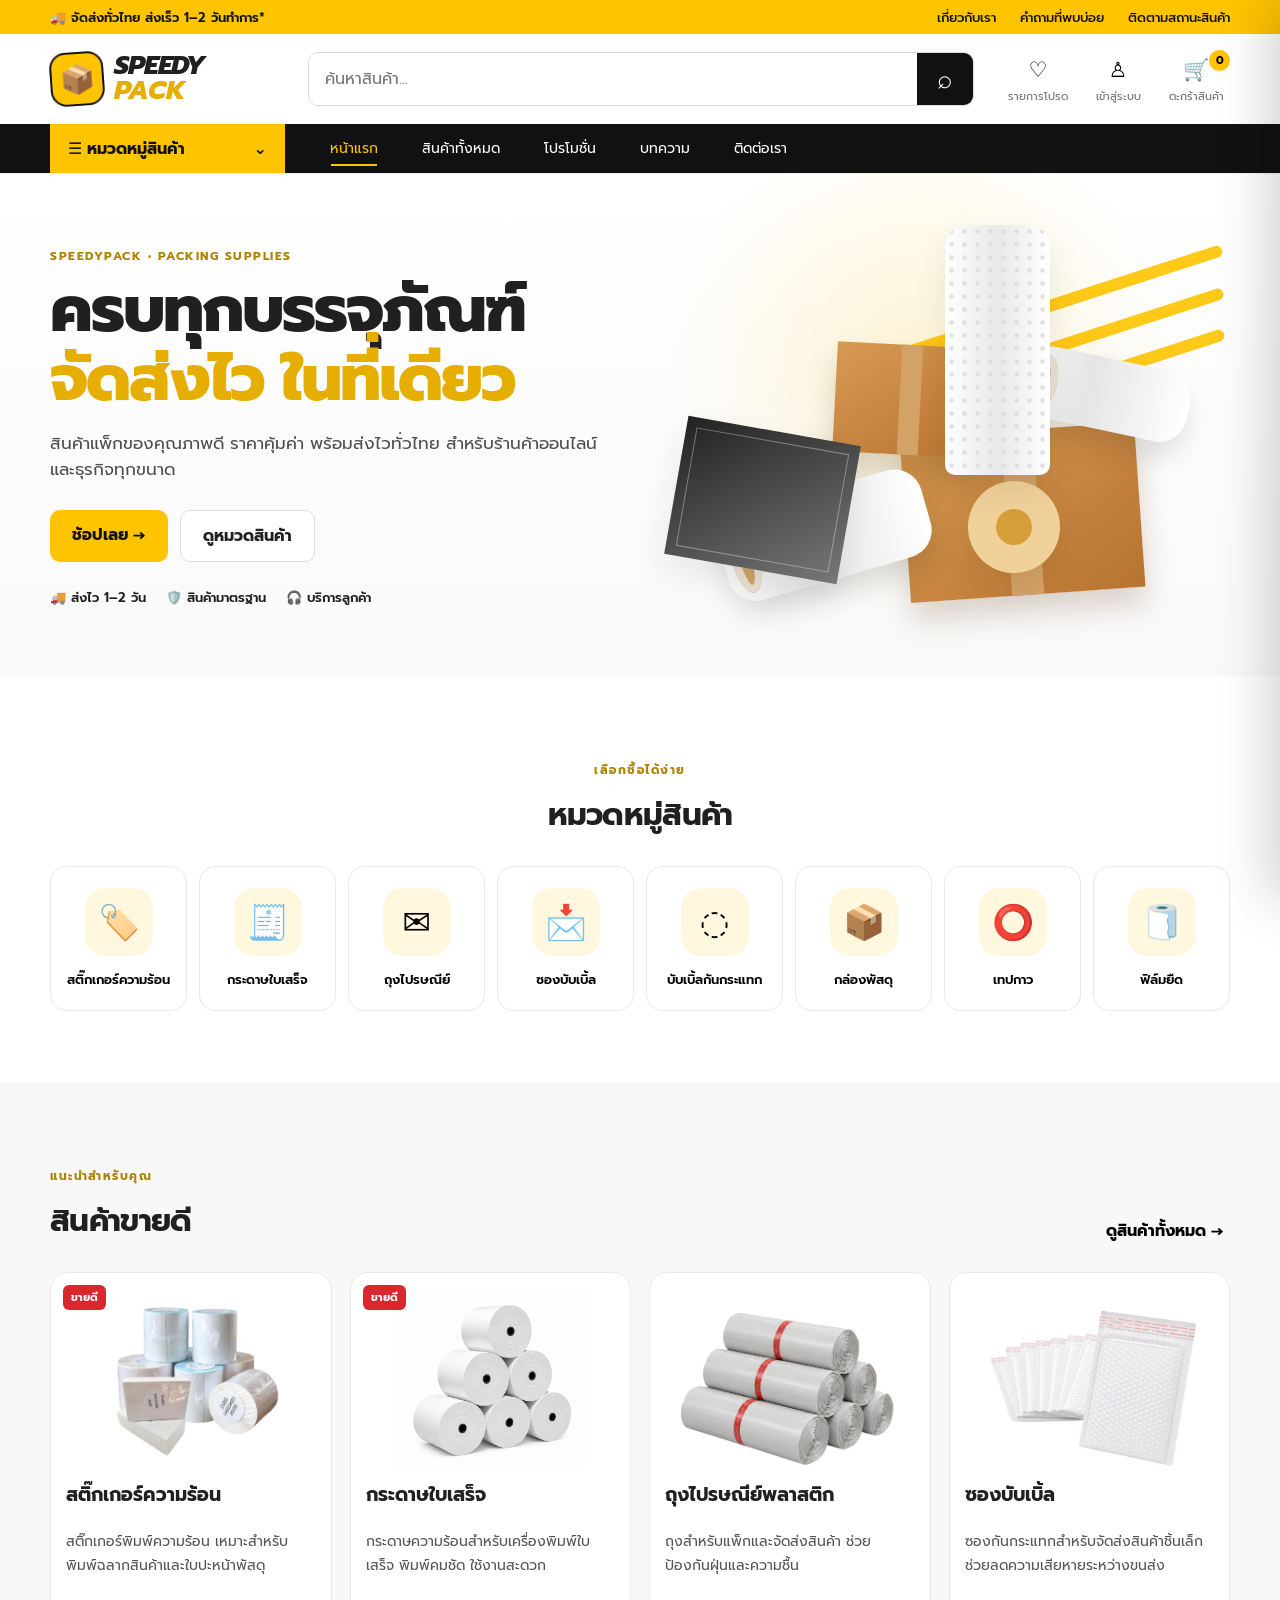
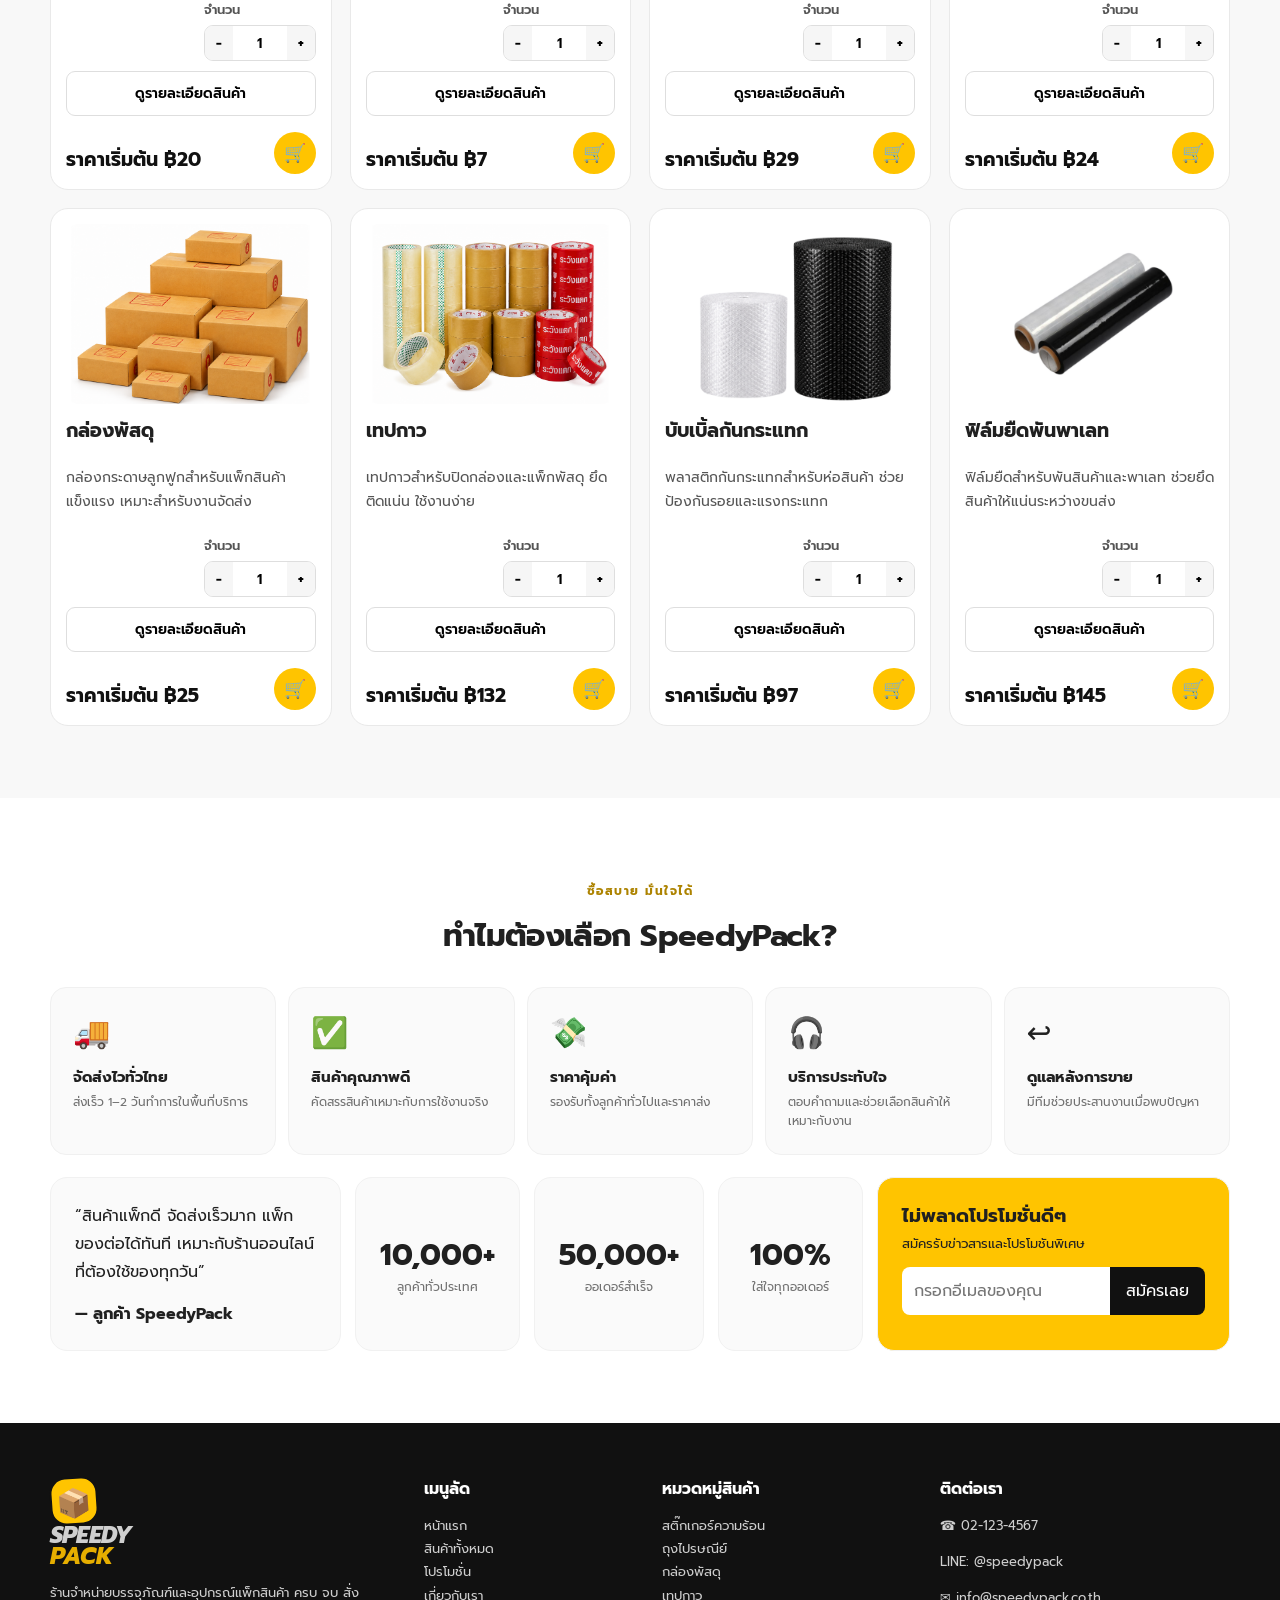
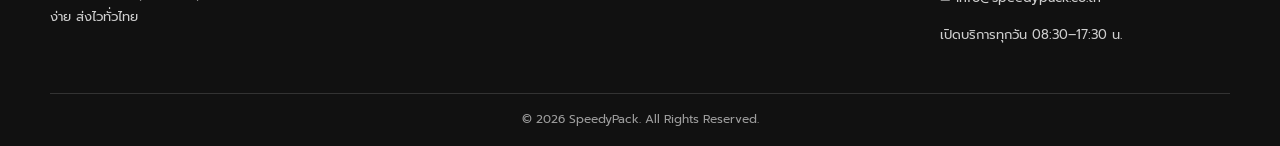
==== index.html @ 3aa1fddb "Add files via upload" ====
<!DOCTYPE html>
<html lang="th">
<head>
  <meta charset="UTF-8" />
  <meta name="viewport" content="width=device-width, initial-scale=1.0" />
  <meta name="description" content="SpeedyPack ร้านขายบรรจุภัณฑ์ สติ๊กเกอร์ความร้อน กระดาษใบเสร็จ ถุงไปรษณีย์ ซองบับเบิ้ล กล่องพัสดุ เทปกาว และฟิล์มยืด" />
  <title>SpeedyPack | ครบทุกบรรจุภัณฑ์ จัดส่งไว</title>
  <link rel="preconnect" href="https://fonts.googleapis.com">
  <link rel="preconnect" href="https://fonts.gstatic.com" crossorigin>
  <link href="https://fonts.googleapis.com/css2?family=Prompt:wght@300;400;500;600;700;800&display=swap" rel="stylesheet">
  <link rel="stylesheet" href="styles.css" />
</head>
<body>
  <div class="topbar">
    <div class="container topbar-inner">
      <span>🚚 จัดส่งทั่วไทย ส่งเร็ว 1–2 วันทำการ*</span>
      <div class="top-links">
        <a href="#about">เกี่ยวกับเรา</a>
        <a href="#faq">คำถามที่พบบ่อย</a>
        <a href="#contact">ติดตามสถานะสินค้า</a>
      </div>
    </div>
  </div>

  <header class="header">
    <div class="container header-main">
      <a class="brand" href="#" aria-label="SpeedyPack Home">
        <div class="brand-mark">📦</div>
        <div class="brand-text">
          <strong>SPEEDY</strong>
          <span>PACK</span>
        </div>
      </a>

      <form class="search" id="searchForm">
        <input id="searchInput" type="search" placeholder="ค้นหาสินค้า..." />
        <button type="submit" aria-label="ค้นหา">⌕</button>
      </form>

      <div class="header-actions">
        <button class="icon-btn" type="button">
          <span class="icon">♡</span>
          <span class="action-label">รายการโปรด</span>
        </button>
        <button class="icon-btn" type="button">
          <span class="icon">♙</span>
          <span class="action-label">เข้าสู่ระบบ</span>
        </button>
        <button class="icon-btn cart-btn" type="button" id="cartButton">
          <span class="icon">🛒</span>
          <span class="action-label">ตะกร้าสินค้า</span>
          <span class="cart-count" id="cartCount">0</span>
        </button>
      </div>
    </div>

    <nav class="nav">
      <div class="container nav-inner">
        <button class="category-menu" type="button" id="categoryToggle">☰ หมวดหมู่สินค้า <span>⌄</span></button>
        <div class="nav-links" id="navLinks">
          <a class="active" href="#">หน้าแรก</a>
          <a href="#products">สินค้าทั้งหมด</a>
          <a href="#products">โปรโมชั่น</a>
          <a href="#about">บทความ</a>
          <a href="#contact">ติดต่อเรา</a>
        </div>
      </div>
    </nav>
  </header>

  <main>
    <section class="hero">
      <div class="container hero-grid">
        <div class="hero-copy">
          <span class="eyebrow">SPEEDYPACK • PACKING SUPPLIES</span>
          <h1>ครบทุกบรรจุภัณฑ์<br><em>จัดส่งไว ในที่เดียว</em></h1>
          <p>สินค้าแพ็กของคุณภาพดี ราคาคุ้มค่า พร้อมส่งไวทั่วไทย สำหรับร้านค้าออนไลน์และธุรกิจทุกขนาด</p>
          <div class="hero-actions">
            <a class="btn btn-primary" href="#products">ช้อปเลย →</a>
            <a class="btn btn-light" href="#categories">ดูหมวดสินค้า</a>
          </div>
          <div class="hero-mini-benefits">
            <span>🚚 ส่งไว 1–2 วัน</span>
            <span>🛡️ สินค้ามาตรฐาน</span>
            <span>🎧 บริการลูกค้า</span>
          </div>
        </div>

        <div class="hero-art" aria-hidden="true">
          <div class="sun-line line-a"></div>
          <div class="sun-line line-b"></div>
          <div class="sun-line line-c"></div>
          <div class="box box-1"></div>
          <div class="box box-2"></div>
          <div class="roll roll-1"></div>
          <div class="roll roll-2"></div>
          <div class="mailer mailer-1"></div>
          <div class="tape tape-1"></div>
          <div class="bubble bubble-1"></div>
        </div>
      </div>
    </section>

    <section class="section" id="categories">
      <div class="container">
        <div class="section-heading centered">
          <p class="section-kicker">เลือกซื้อได้ง่าย</p>
          <h2>หมวดหมู่สินค้า</h2>
        </div>

        <div class="category-grid">
          <button class="category-card" data-category="thermal">
            <div class="category-icon">🏷️</div>
            <span>สติ๊กเกอร์ความร้อน</span>
          </button>
          <button class="category-card" data-category="receipt">
            <div class="category-icon">🧾</div>
            <span>กระดาษใบเสร็จ</span>
          </button>
          <button class="category-card" data-category="mailer">
            <div class="category-icon">✉️</div>
            <span>ถุงไปรษณีย์</span>
          </button>
          <button class="category-card" data-category="bubblemail">
            <div class="category-icon">📩</div>
            <span>ซองบับเบิ้ล</span>
          </button>
          <button class="category-card" data-category="bubble">
            <div class="category-icon">◌</div>
            <span>บับเบิ้ลกันกระแทก</span>
          </button>
          <button class="category-card" data-category="box">
            <div class="category-icon">📦</div>
            <span>กล่องพัสดุ</span>
          </button>
          <button class="category-card" data-category="tape">
            <div class="category-icon">⭕</div>
            <span>เทปกาว</span>
          </button>
          <button class="category-card" data-category="film">
            <div class="category-icon">🧻</div>
            <span>ฟิล์มยืด</span>
          </button>
        </div>
      </div>
    </section>

    <section class="section section-soft" id="products">
      <div class="container">
        <div class="section-heading row">
          <div>
            <p class="section-kicker">แนะนำสำหรับคุณ</p>
            <h2>สินค้าขายดี</h2>
          </div>
          <button class="link-button" type="button" id="showAll">ดูสินค้าทั้งหมด →</button>
        </div>

        <div class="product-grid" id="productGrid">
          <article class="product-card" data-category="thermal">
            <span class="badge">ขายดี</span>
            <div class="product-visual">
  <img src="images/thermal-sticker.jpg.png" alt="สติ๊กเกอร์ความร้อน">
</div>
            <h3>สติ๊กเกอร์ความร้อน</h3>
            <p class="product-description">สติ๊กเกอร์พิมพ์ความร้อน เหมาะสำหรับพิมพ์ฉลากสินค้าและใบปะหน้าพัสดุ</p>
            <div class="product-options">
              <label>จำนวน
                <div class="qty-control">
                  <button type="button" class="qty-minus" aria-label="ลดจำนวน">−</button>
                  <input class="qty-input" type="number" min="1" value="1" inputmode="numeric" aria-label="จำนวนสินค้า">
                  <button type="button" class="qty-plus" aria-label="เพิ่มจำนวน">+</button>
                </div>
              </label>
            </div>
            <button class="detail-btn" type="button">ดูรายละเอียดสินค้า</button>
            <div class="product-bottom">
              <div>
                <strong class="price">ราคาเริ่มต้น ฿20</strong>
              </div>
              <button class="add-cart" type="button" aria-label="เพิ่มลงตะกร้า" data-name="สติ๊กเกอร์ความร้อน">🛒</button>
            </div>
          </article>

          <article class="product-card" data-category="receipt">
            <span class="badge">ขายดี</span>
            <div class="product-visual">
  <img src="images/receipt-paper.jpg.png" alt="กระดาษใบเสร็จ">
</div>
            <h3>กระดาษใบเสร็จ</h3>
            <p class="product-description">กระดาษความร้อนสำหรับเครื่องพิมพ์ใบเสร็จ พิมพ์คมชัด ใช้งานสะดวก</p>
            <div class="product-options">
              <label>จำนวน
                <div class="qty-control">
                  <button type="button" class="qty-minus" aria-label="ลดจำนวน">−</button>
                  <input class="qty-input" type="number" min="1" value="1" inputmode="numeric" aria-label="จำนวนสินค้า">
                  <button type="button" class="qty-plus" aria-label="เพิ่มจำนวน">+</button>
                </div>
              </label>
            </div>
            <button class="detail-btn" type="button">ดูรายละเอียดสินค้า</button>
            <div class="product-bottom">
              <div>
                <strong class="price">ราคาเริ่มต้น ฿7</strong>
              </div>
              <button class="add-cart" type="button" aria-label="เพิ่มลงตะกร้า" data-name="กระดาษใบเสร็จ">🛒</button>
            </div>
          </article>

          <article class="product-card" data-category="mailer">
            <div class="product-visual">
  <img src="images/mailer-bag.jpg.png" alt="ถุงไปรษณีย์">
</div>
            <h3>ถุงไปรษณีย์พลาสติก</h3>
            <p class="product-description">ถุงสำหรับแพ็กและจัดส่งสินค้า ช่วยป้องกันฝุ่นและความชื้น</p>
            <div class="product-options">
              <label>จำนวน
                <div class="qty-control">
                  <button type="button" class="qty-minus" aria-label="ลดจำนวน">−</button>
                  <input class="qty-input" type="number" min="1" value="1" inputmode="numeric" aria-label="จำนวนสินค้า">
                  <button type="button" class="qty-plus" aria-label="เพิ่มจำนวน">+</button>
                </div>
              </label>
            </div>
            <button class="detail-btn" type="button">ดูรายละเอียดสินค้า</button>
            <div class="product-bottom">
              <div>
                <strong class="price">ราคาเริ่มต้น ฿29</strong>
              </div>
              <button class="add-cart" type="button" aria-label="เพิ่มลงตะกร้า" data-name="ถุงไปรษณีย์พลาสติก">🛒</button>
            </div>
          </article>

          <article class="product-card" data-category="bubblemail">
            <div class="product-visual">
  <img src="images/bubble-mailer.jpg.png" alt="ซองบับเบิ้ล">
</div>
            <h3>ซองบับเบิ้ล</h3>
            <p class="product-description">ซองกันกระแทกสำหรับจัดส่งสินค้าชิ้นเล็ก ช่วยลดความเสียหายระหว่างขนส่ง</p>
            <div class="product-options">
              <label>จำนวน
                <div class="qty-control">
                  <button type="button" class="qty-minus" aria-label="ลดจำนวน">−</button>
                  <input class="qty-input" type="number" min="1" value="1" inputmode="numeric" aria-label="จำนวนสินค้า">
                  <button type="button" class="qty-plus" aria-label="เพิ่มจำนวน">+</button>
                </div>
              </label>
            </div>
            <button class="detail-btn" type="button">ดูรายละเอียดสินค้า</button>
            <div class="product-bottom">
              <div>
                <strong class="price">ราคาเริ่มต้น ฿24</strong>
              </div>
              <button class="add-cart" type="button" aria-label="เพิ่มลงตะกร้า" data-name="ซองบับเบิ้ล">🛒</button>
            </div>
          </article>

          <article class="product-card" data-category="box">
            <div class="product-visual">
  <img src="images/parcel-box-v2.png" alt="กล่องพัสดุ">
</div>
            <h3>กล่องพัสดุ</h3>
            <p class="product-description">กล่องกระดาษลูกฟูกสำหรับแพ็กสินค้า แข็งแรง เหมาะสำหรับงานจัดส่ง</p>
            <div class="product-options">
              <label>จำนวน
                <div class="qty-control">
                  <button type="button" class="qty-minus" aria-label="ลดจำนวน">−</button>
                  <input class="qty-input" type="number" min="1" value="1" inputmode="numeric" aria-label="จำนวนสินค้า">
                  <button type="button" class="qty-plus" aria-label="เพิ่มจำนวน">+</button>
                </div>
              </label>
            </div>
            <button class="detail-btn" type="button">ดูรายละเอียดสินค้า</button>
            <div class="product-bottom">
              <div>
                <strong class="price">ราคาเริ่มต้น ฿25</strong>
              </div>
              <button class="add-cart" type="button" aria-label="เพิ่มลงตะกร้า" data-name="กล่องพัสดุ">🛒</button>
            </div>
          </article>

          <article class="product-card" data-category="tape">
            <div class="product-visual">
  <img src="images/packing-tape.jpg.png" alt="เทปกาว">
</div>
            <h3>เทปกาว</h3>
            <p class="product-description">เทปกาวสำหรับปิดกล่องและแพ็กพัสดุ ยึดติดแน่น ใช้งานง่าย</p>
            <div class="product-options">
              <label>จำนวน
                <div class="qty-control">
                  <button type="button" class="qty-minus" aria-label="ลดจำนวน">−</button>
                  <input class="qty-input" type="number" min="1" value="1" inputmode="numeric" aria-label="จำนวนสินค้า">
                  <button type="button" class="qty-plus" aria-label="เพิ่มจำนวน">+</button>
                </div>
              </label>
            </div>
            <button class="detail-btn" type="button">ดูรายละเอียดสินค้า</button>
            <div class="product-bottom">
              <div>
                <strong class="price">ราคาเริ่มต้น ฿132</strong>
              </div>
              <button class="add-cart" type="button" aria-label="เพิ่มลงตะกร้า" data-name="เทปกาว">🛒</button>
            </div>
          </article>

          <article class="product-card" data-category="bubble">
            <div class="product-visual">
  <img src="images/bubble-wrap.jpg.png" alt="บับเบิ้ลกันกระแทก">
</div>
            <h3>บับเบิ้ลกันกระแทก</h3>
            <p class="product-description">พลาสติกกันกระแทกสำหรับห่อสินค้า ช่วยป้องกันรอยและแรงกระแทก</p>
            <div class="product-options">
              <label>จำนวน
                <div class="qty-control">
                  <button type="button" class="qty-minus" aria-label="ลดจำนวน">−</button>
                  <input class="qty-input" type="number" min="1" value="1" inputmode="numeric" aria-label="จำนวนสินค้า">
                  <button type="button" class="qty-plus" aria-label="เพิ่มจำนวน">+</button>
                </div>
              </label>
            </div>
            <button class="detail-btn" type="button">ดูรายละเอียดสินค้า</button>
            <div class="product-bottom">
              <div>
                <strong class="price">ราคาเริ่มต้น ฿97</strong>
              </div>
              <button class="add-cart" type="button" aria-label="เพิ่มลงตะกร้า" data-name="บับเบิ้ลกันกระแทก">🛒</button>
            </div>
          </article>

          <article class="product-card" data-category="film">
            <div class="product-visual">
  <img src="images/stretch-film.jpg.png" alt="ฟิล์มยืด">
</div>
            <h3>ฟิล์มยืดพันพาเลท</h3>
            <p class="product-description">ฟิล์มยืดสำหรับพันสินค้าและพาเลท ช่วยยึดสินค้าให้แน่นระหว่างขนส่ง</p>
            <div class="product-options">
              <label>จำนวน
                <div class="qty-control">
                  <button type="button" class="qty-minus" aria-label="ลดจำนวน">−</button>
                  <input class="qty-input" type="number" min="1" value="1" inputmode="numeric" aria-label="จำนวนสินค้า">
                  <button type="button" class="qty-plus" aria-label="เพิ่มจำนวน">+</button>
                </div>
              </label>
            </div>
            <button class="detail-btn" type="button">ดูรายละเอียดสินค้า</button>
            <div class="product-bottom">
              <div>
                <strong class="price">ราคาเริ่มต้น ฿145</strong>
              </div>
              <button class="add-cart" type="button" aria-label="เพิ่มลงตะกร้า" data-name="ฟิล์มยืดพันพาเลท">🛒</button>
            </div>
          </article>
        </div>
      </div>
    </section>

    <section class="section" id="about">
      <div class="container">
        <div class="section-heading centered">
          <p class="section-kicker">ซื้อสบาย มั่นใจได้</p>
          <h2>ทำไมต้องเลือก SpeedyPack?</h2>
        </div>

        <div class="benefit-grid">
          <div class="benefit-card"><span>🚚</span><h3>จัดส่งไวทั่วไทย</h3><p>ส่งเร็ว 1–2 วันทำการในพื้นที่บริการ</p></div>
          <div class="benefit-card"><span>✅</span><h3>สินค้าคุณภาพดี</h3><p>คัดสรรสินค้าเหมาะกับการใช้งานจริง</p></div>
          <div class="benefit-card"><span>💸</span><h3>ราคาคุ้มค่า</h3><p>รองรับทั้งลูกค้าทั่วไปและราคาส่ง</p></div>
          <div class="benefit-card"><span>🎧</span><h3>บริการประทับใจ</h3><p>ตอบคำถามและช่วยเลือกสินค้าให้เหมาะกับงาน</p></div>
          <div class="benefit-card"><span>↩️</span><h3>ดูแลหลังการขาย</h3><p>มีทีมช่วยประสานงานเมื่อพบปัญหา</p></div>
        </div>

        <div class="trust-grid">
          <div class="testimonial">
            <p class="quote">“สินค้าแพ็กดี จัดส่งเร็วมาก แพ็กของต่อได้ทันที เหมาะกับร้านออนไลน์ที่ต้องใช้ของทุกวัน”</p>
            <strong>— ลูกค้า SpeedyPack</strong>
          </div>
          <div class="stat"><strong>10,000+</strong><span>ลูกค้าทั่วประเทศ</span></div>
          <div class="stat"><strong>50,000+</strong><span>ออเดอร์สำเร็จ</span></div>
          <div class="stat"><strong>100%</strong><span>ใส่ใจทุกออเดอร์</span></div>
          <div class="newsletter">
            <h3>ไม่พลาดโปรโมชั่นดีๆ</h3>
            <p>สมัครรับข่าวสารและโปรโมชันพิเศษ</p>
            <form id="newsletterForm">
              <input type="email" id="newsletterEmail" placeholder="กรอกอีเมลของคุณ" required />
              <button type="submit">สมัครเลย</button>
            </form>
          </div>
        </div>
      </div>
    </section>
  </main>

  <footer class="footer" id="contact">
    <div class="container footer-grid">
      <div>
        <a class="brand footer-brand" href="#">
          <div class="brand-mark">📦</div>
          <div class="brand-text">
            <strong>SPEEDY</strong>
            <span>PACK</span>
          </div>
        </a>
        <p>ร้านจำหน่ายบรรจุภัณฑ์และอุปกรณ์แพ็กสินค้า ครบ จบ สั่งง่าย ส่งไวทั่วไทย</p>
      </div>
      <div>
        <h4>เมนูลัด</h4>
        <a href="#">หน้าแรก</a>
        <a href="#products">สินค้าทั้งหมด</a>
        <a href="#products">โปรโมชั่น</a>
        <a href="#about">เกี่ยวกับเรา</a>
      </div>
      <div>
        <h4>หมวดหมู่สินค้า</h4>
        <a href="#categories">สติ๊กเกอร์ความร้อน</a>
        <a href="#categories">ถุงไปรษณีย์</a>
        <a href="#categories">กล่องพัสดุ</a>
        <a href="#categories">เทปกาว</a>
      </div>
      <div>
        <h4>ติดต่อเรา</h4>
        <p>☎ 02-123-4567</p>
        <p>LINE: @speedypack</p>
        <p>✉ info@speedypack.co.th</p>
        <p>เปิดบริการทุกวัน 08:30–17:30 น.</p>
      </div>
    </div>
    <div class="container copyright">© 2026 SpeedyPack. All Rights Reserved.</div>
  </footer>

  <div class="drawer-backdrop" id="drawerBackdrop"></div>
  <aside class="cart-drawer" id="cartDrawer" aria-hidden="true">
    <div class="cart-drawer-head">
      <div>
        <p class="section-kicker">รายการสั่งซื้อ</p>
        <h2>ตะกร้าสินค้า</h2>
      </div>
      <button class="drawer-close" id="cartClose" type="button" aria-label="ปิดตะกร้า">×</button>
    </div>
    <div class="cart-items" id="cartItems"></div>
    <div class="cart-empty" id="cartEmpty">ยังไม่มีสินค้าในตะกร้า</div>
    <div class="cart-summary">
      <div><span>ยอดรวมสินค้า</span><strong id="cartSubtotal">฿0</strong></div>
      <small>ค่าจัดส่งจะคำนวณตามพื้นที่และจำนวนสินค้า</small>
      <button class="checkout-btn" id="checkoutButton" type="button">ดำเนินการสั่งซื้อ</button>
    </div>
  </aside>

  <div class="modal-backdrop" id="detailBackdrop"></div>
  <section class="product-modal" id="productModal" role="dialog" aria-modal="true" aria-hidden="true">
    <button class="modal-close" id="detailClose" type="button" aria-label="ปิดรายละเอียด">×</button>
    <div class="modal-image"><img id="modalImage" src="" alt=""></div>
    <div class="modal-copy">
      <p class="section-kicker">SPEEDYPACK PRODUCT</p>
      <h2 id="modalTitle"></h2>
      <div class="modal-start-price"><span>ราคาเริ่มต้น</span><strong id="modalPrice"></strong></div>

      <div class="modal-variants modal-variants-first">
        <div class="modal-variants-head">
          <div>
            <span class="modal-detail-label">เลือกขนาด / ตัวเลือกสินค้า</span>
            <small id="modalVariantCount">เลือกรายการที่ต้องการ</small>
          </div>
        </div>
        <div class="modal-variant-list" id="modalVariantList"></div>
      </div>

      <div class="modal-detail-box">
        <h3>รายละเอียดสินค้า</h3>
        <p id="modalDescription"></p>
      </div>

      <div class="modal-detail-grid">
        <div class="modal-detail-card">
          <span class="modal-detail-label">เหมาะสำหรับ</span>
          <p id="modalSuitable"></p>
        </div>
        <div class="modal-detail-card">
          <span class="modal-detail-label">คำแนะนำการใช้งาน</span>
          <p id="modalTip"></p>
        </div>
      </div>

      <p class="modal-note">แตะขนาดหรือรูปแบบที่ต้องการ สินค้าจะถูกเพิ่มลงตะกร้าทันที</p>
    </div>
  </section>

  <div class="toast" id="toast">เพิ่มสินค้าในตะกร้าแล้ว</div>
  <script src="script.js"></script>
</body>
</html>
---- styles.css ----
:root {
  --yellow: #ffc400;
  --yellow-dark: #e6ae00;
  --black: #111111;
  --text: #202020;
  --muted: #707070;
  --line: #e9e9e9;
  --soft: #f8f8f8;
  --white: #ffffff;
  --shadow: 0 14px 35px rgba(0,0,0,.08);
  --radius: 18px;
}

* { box-sizing: border-box; }
html { scroll-behavior: smooth; }
body {
  margin: 0;
  font-family: "Prompt", system-ui, -apple-system, BlinkMacSystemFont, "Segoe UI", sans-serif;
  color: var(--text);
  background: var(--white);
}
button, input { font: inherit; }
button { cursor: pointer; }
a { color: inherit; text-decoration: none; }
.container { width: min(1180px, calc(100% - 36px)); margin: 0 auto; }

.topbar {
  background: var(--yellow);
  color: var(--black);
  font-size: 13px;
  font-weight: 600;
}
.topbar-inner {
  min-height: 34px;
  display: flex;
  align-items: center;
  justify-content: space-between;
  gap: 24px;
}
.top-links { display: flex; gap: 24px; font-weight: 500; }

.header { background: #fff; position: sticky; top: 0; z-index: 50; box-shadow: 0 1px 0 rgba(0,0,0,.06); }
.header-main {
  min-height: 90px;
  display: grid;
  grid-template-columns: 230px 1fr auto;
  align-items: center;
  gap: 28px;
}
.brand { display: inline-flex; align-items: center; gap: 10px; }
.brand-mark {
  width: 54px; height: 54px;
  border-radius: 16px;
  display: grid; place-items: center;
  background: var(--yellow);
  border: 2px solid var(--black);
  font-size: 28px;
  transform: rotate(-4deg);
}
.brand-text { line-height: .95; display: flex; flex-direction: column; font-style: italic; }
.brand-text strong { font-size: 26px; font-weight: 800; letter-spacing: -.8px; }
.brand-text span { font-size: 26px; font-weight: 800; color: var(--yellow-dark); }

.search { display: flex; border: 1px solid #dadada; border-radius: 10px; overflow: hidden; background: #fff; }
.search input { border: 0; outline: none; min-width: 0; flex: 1; padding: 14px 16px; }
.search button {
  width: 56px; border: 0; color: white; background: var(--black);
  font-size: 26px;
}
.header-actions { display: flex; gap: 10px; }
.icon-btn {
  border: 0; background: transparent; position: relative;
  display: flex; flex-direction: column; align-items: center; gap: 2px;
  min-width: 68px;
}
.icon-btn .icon { font-size: 21px; }
.action-label { font-size: 11px; color: var(--muted); }
.cart-count {
  position: absolute; top: -3px; right: 0;
  width: 21px; height: 21px; border-radius: 50%;
  background: var(--yellow); display: grid; place-items: center;
  font-size: 11px; font-weight: 700;
}

.nav { background: var(--black); color: #fff; }
.nav-inner { display: flex; min-height: 48px; align-items: stretch; }
.category-menu {
  width: 235px; border: 0; background: var(--yellow); color: var(--black);
  font-weight: 700; display: flex; align-items: center; justify-content: space-between;
  padding: 0 18px;
}
.nav-links { display: flex; align-items: center; gap: 6px; padding-left: 26px; }
.nav-links a { padding: 14px 19px; font-size: 14px; position: relative; }
.nav-links a.active, .nav-links a:hover { color: var(--yellow); }
.nav-links a.active::after {
  content: ""; position: absolute; bottom: 7px; left: 20px; right: 20px; height: 2px; background: var(--yellow);
}

.hero {
  background:
    radial-gradient(circle at 72% 38%, rgba(255,196,0,.16), transparent 26%),
    linear-gradient(180deg, #fff, #f9f9f9);
  overflow: hidden;
}
.hero-grid {
  min-height: 500px;
  display: grid;
  grid-template-columns: 1fr 1.05fr;
  align-items: center;
  gap: 20px;
}
.hero-copy { padding: 70px 0; position: relative; z-index: 2; }
.eyebrow, .section-kicker {
  color: #ad8300;
  letter-spacing: 1.5px;
  font-size: 12px;
  font-weight: 700;
}
.hero h1 {
  margin: 8px 0 14px;
  font-size: clamp(42px, 5vw, 68px);
  line-height: 1.08;
  letter-spacing: -2px;
  font-weight: 800;
}
.hero h1 em { color: var(--yellow-dark); font-style: normal; }
.hero p { max-width: 570px; font-size: 17px; color: #4d4d4d; }
.hero-actions { display: flex; gap: 12px; margin: 28px 0 26px; flex-wrap: wrap; }
.btn { border-radius: 10px; padding: 13px 22px; font-weight: 700; }
.btn-primary { background: var(--yellow); color: var(--black); }
.btn-light { background: #fff; border: 1px solid #ddd; }
.hero-mini-benefits { display: flex; flex-wrap: wrap; gap: 20px; font-size: 13px; font-weight: 600; }

.hero-art { min-height: 420px; position: relative; }
.sun-line {
  position: absolute; right: 0; height: 12px; background: var(--yellow);
  transform: rotate(-18deg); border-radius: 20px; opacity: .9;
}
.line-a { width: 330px; top: 80px; }
.line-b { width: 280px; top: 115px; }
.line-c { width: 240px; top: 150px; }

.box {
  position: absolute; background: linear-gradient(145deg,#d79a53,#b87331);
  box-shadow: 0 18px 30px rgba(95,57,11,.2);
}
.box::before {
  content:""; position:absolute; left: 50%; top:0; bottom:0; width:14%; background:#d3a267;
  transform: translateX(-50%);
}
.box-1 { width: 235px; height: 165px; right: 90px; bottom: 40px; transform: rotate(-4deg); }
.box-2 { width: 150px; height: 110px; right: 245px; bottom: 180px; transform: rotate(3deg); }

.roll {
  position: absolute; background: linear-gradient(90deg,#f8f8f8,#e5e5e5 40%,#fff);
  border-radius: 28px; box-shadow: 0 15px 28px rgba(0,0,0,.12);
}
.roll::after {
  content:""; position:absolute; inset: 9px auto 9px 8px; width: 28px; border-radius: 50%;
  background: #cda46a; box-shadow: inset 0 0 0 8px #e9e0d2;
}
.roll-1 { width: 210px; height: 90px; right: 300px; bottom: 55px; transform: rotate(-16deg); }
.roll-2 { width: 170px; height: 72px; right: 40px; bottom: 205px; transform: rotate(12deg); }

.mailer {
  position: absolute; width: 175px; height: 140px; background: linear-gradient(145deg,#222,#777);
  right: 380px; bottom: 65px; transform: rotate(10deg); box-shadow: var(--shadow);
}
.mailer::after { content:""; position:absolute; inset:10px; border:1px solid rgba(255,255,255,.35); }

.tape {
  position: absolute; width: 92px; height: 92px; border-radius: 50%;
  background: #d69e39; right: 170px; bottom: 62px;
  box-shadow: inset 0 0 0 28px #f1d19a, var(--shadow);
}
.bubble {
  position: absolute; width: 105px; height: 250px; right: 180px; bottom: 160px;
  border-radius: 22px 22px 10px 10px;
  background:
    radial-gradient(circle, rgba(220,220,220,.8) 0 2px, transparent 2.5px) 0 0/13px 13px,
    linear-gradient(90deg,#fff,#e8e8e8,#fff);
  box-shadow: var(--shadow);
}

.section { padding: 72px 0; }
.section-soft { background: var(--soft); }
.section-heading { margin-bottom: 28px; }
.section-heading.centered { text-align: center; }
.section-heading.row { display: flex; align-items: end; justify-content: space-between; gap: 20px; }
.section-heading h2 { margin: 2px 0 0; font-size: 31px; letter-spacing: -.7px; }
.link-button { border: 0; background: none; font-weight: 700; }

.category-grid {
  display: grid;
  grid-template-columns: repeat(8, 1fr);
  gap: 12px;
}
.category-card {
  background: #fff; border: 1px solid var(--line); border-radius: 16px;
  padding: 20px 8px; min-height: 145px;
  display: flex; flex-direction: column; align-items: center; justify-content: center; gap: 14px;
  transition: .2s ease;
}
.category-card:hover { transform: translateY(-4px); border-color: var(--yellow); box-shadow: var(--shadow); }
.category-icon { width: 68px; height: 68px; border-radius: 20px; display: grid; place-items: center; background: #fff8df; font-size: 34px; }
.category-card span { font-size: 13px; font-weight: 600; }

.product-grid {
  display: grid;
  grid-template-columns: repeat(4, minmax(0, 1fr));
  gap: 18px;
  width: 100%;
}

.product-card {
  display: flex;
  flex-direction: column;
  min-width: 0;
  overflow: hidden;
  position: relative;
  background: #fff;
  border: 1px solid var(--line);
  border-radius: 18px;
  padding: 15px;
  transition: .2s ease;
  }
.product-card h3 {
  margin-top: 14px;
  min-height: 44px;
}

.product-bottom {
  margin-top: auto;
}
.product-card:hover { transform: translateY(-4px); box-shadow: var(--shadow); }
.badge {
  position: absolute; top: 12px; left: 12px; z-index: 2;
  background: #d9272e; color: #fff; font-size: 11px; font-weight: 700;
  border-radius: 6px; padding: 4px 8px;
}
.product-visual {
  height: 180px;
  border-radius: 14px;
  display: flex;
  align-items: center;
  justify-content: center;
  overflow: hidden;
  background: #ffffff;
  padding: 8px;
}

.product-visual img {
  width: 100%;
  height: 100%;
  object-fit: contain;
  object-position: center;
  display: block;
  transform: scale(1.15);
}

.product-visual span {
  padding: 8px 12px; border-radius: 999px; background: rgba(255,255,255,.82);
  font-size: 12px; font-weight: 700;
}
.sticker::before {
  content:""; position:absolute; width:68px; height:120px; border-radius:8px; background:#fff;
  box-shadow: 35px 0 0 #fff, 70px 0 0 #fff;
}
.sticker::after {
  content:"|||| ||| ||||||"; color:#111; position:absolute; font-size:11px; top:70px; left:50%; transform:translateX(-50%);
  white-space:nowrap;
}
.receipt::before {
  content:""; width:130px; height:100px; position:absolute; border-radius:50%;
  background: radial-gradient(circle at 50% 50%, #ccc 0 17px, white 18px 42px, #eee 43px);
  box-shadow: 42px 8px 0 -8px rgba(255,255,255,.95);
}
.mailer-card::before {
  content:""; width:120px; height:145px; position:absolute; background:linear-gradient(150deg,#171717,#777);
  transform:rotate(-6deg); box-shadow:35px 5px 0 #f4f4f4;
}
.bubblemail-card::before {
  content:""; width:125px; height:150px; position:absolute; background:linear-gradient(145deg,#fff,#e9e9e9);
  border:1px solid #ddd; box-shadow:30px 10px 0 #f7f7f7;
}
.box-card::before {
  content:""; width:145px; height:100px; position:absolute; background:#c98945;
  border:2px solid #b37638; transform:perspective(300px) rotateX(6deg) rotateY(-9deg);
}
.tape-card::before {
  content:""; width:115px; height:115px; position:absolute; border-radius:50%;
  background:#d79d36; box-shadow:inset 0 0 0 34px #f3d9ac, 45px 12px 0 -20px #cc8c22;
}
.bubble-card::before {
  content:""; width:130px; height:150px; position:absolute; border-radius:18px;
  background:
    radial-gradient(circle,#d9d9d9 0 3px, transparent 3.3px) 0 0/16px 16px,
    #f7f7f7;
}
.film-card::before {
  content:""; width:78px; height:150px; position:absolute; border-radius:12px;
  background:linear-gradient(90deg,#f9f9f9,#dadada,#fff);
  box-shadow:55px 10px 0 -8px #efefef;
}
.product-card h3 { margin: 14px 0 4px; font-size: 15px; line-height: 1.45; }
.meta { color: var(--muted); margin: 0 0 14px; font-size: 12px; }
.product-bottom { display: flex; align-items: end; justify-content: space-between; gap: 10px; }
.price { font-size: 20px; color: var(--black); }
.rating { color: var(--yellow-dark); font-size: 12px; margin-top: 5px; }
.rating small { color: var(--muted); }
.add-cart {
  width: 42px; height: 42px; border-radius: 50%; border: 0; background: var(--yellow); font-size: 18px;
}

.benefit-grid { display: grid; grid-template-columns: repeat(5, 1fr); gap: 12px; }
.benefit-card { background: #fafafa; padding: 22px; border-radius: 16px; border:1px solid #f0f0f0; }
.benefit-card span { font-size: 30px; }
.benefit-card h3 { margin: 10px 0 5px; font-size: 15px; }
.benefit-card p { margin:0; font-size:12px; color:var(--muted); line-height:1.6; }

.trust-grid {
  margin-top: 22px;
  display: grid;
  grid-template-columns: 2fr repeat(3, 1fr) 2fr;
  gap: 14px;
}
.testimonial, .stat, .newsletter {
  border-radius: 17px; padding: 24px; background: #fafafa; border: 1px solid #f1f1f1;
}
.quote { margin-top:0; line-height:1.75; }
.stat { text-align:center; display:flex; flex-direction:column; justify-content:center; }
.stat strong { font-size:30px; }
.stat span { font-size:12px; color:var(--muted); }
.newsletter { background: var(--yellow); }
.newsletter h3 { margin:0 0 4px; }
.newsletter p { margin:0 0 14px; font-size:13px; }
.newsletter form { display:flex; }
.newsletter input { flex:1; min-width:0; border:0; padding:12px; border-radius:8px 0 0 8px; outline:none; }
.newsletter button { border:0; background:var(--black); color:#fff; padding:0 16px; border-radius:0 8px 8px 0; }

.footer { background:#111; color:#fff; padding:54px 0 18px; }
.footer-grid { display:grid; grid-template-columns: 1.7fr 1fr 1.2fr 1.5fr; gap:45px; }
.footer-brand .brand-mark { width:48px; height:48px; }
.footer-brand .brand-text strong, .footer-brand .brand-text span { font-size:23px; }
.footer p, .footer a { color:#cfcfcf; font-size:13px; line-height:1.8; display:block; }
.footer h4 { margin:0 0 13px; }
.copyright { margin-top:34px; border-top:1px solid #333; padding-top:16px; text-align:center; color:#9d9d9d; font-size:12px; }

.toast {
  position:fixed; right:22px; bottom:22px; z-index:100;
  background:var(--black); color:#fff; border-left:5px solid var(--yellow);
  padding:14px 18px; border-radius:10px; box-shadow:var(--shadow);
  opacity:0; transform:translateY(18px); pointer-events:none; transition:.25s;
}
.toast.show { opacity:1; transform:translateY(0); }

@media (max-width: 1024px) {
  .header-main { grid-template-columns: 190px 1fr; }
  .header-actions { grid-column: 1 / -1; justify-content:flex-end; margin-top:-18px; padding-bottom:12px; }
  .category-grid { grid-template-columns: repeat(4, 1fr); }
  .product-grid { grid-template-columns: repeat(3, 1fr); }
  .benefit-grid { grid-template-columns: repeat(3, 1fr); }
  .trust-grid { grid-template-columns: repeat(3, 1fr); }
  .testimonial, .newsletter { grid-column: span 3; }
}

@media (max-width: 820px) {
  .top-links { display:none; }
  .topbar-inner { justify-content:center; }
  .header { position:static; }
  .header-main { grid-template-columns: 1fr auto; gap:15px; padding:14px 0; }
  .search { grid-column:1 / -1; grid-row:2; }
  .header-actions { grid-column:auto; margin:0; padding:0; }
  .action-label { display:none; }
  .icon-btn { min-width:36px; }
  .nav-inner { display:block; }
  .category-menu { width:100%; min-height:48px; }
  .nav-links { display:none; flex-direction:column; align-items:stretch; padding:8px 0; }
  .nav-links.open { display:flex; }
  .nav-links a { padding:12px 18px; }
  .hero-grid { grid-template-columns:1fr; }
  .hero-copy { padding:55px 0 20px; }
  .hero-art { min-height:340px; }
  .hero h1 { font-size:48px; }
  .product-grid { grid-template-columns:repeat(2,1fr); }
  .benefit-grid { grid-template-columns:repeat(2,1fr); }
  .footer-grid { grid-template-columns:1fr 1fr; }
}

@media (max-width: 560px) {
  .container { width:min(100% - 24px, 1180px); }
  .brand-mark { width:46px; height:46px; font-size:24px; }
  .brand-text strong, .brand-text span { font-size:20px; }
  .header-actions { gap:3px; }
  .hero h1 { font-size:39px; letter-spacing:-1.2px; }
  .hero p { font-size:15px; }
  .hero-art { transform:scale(.82); transform-origin:center top; margin-bottom:-45px; }
  .section { padding:54px 0; }
  .category-grid { grid-template-columns:repeat(2,1fr); }
  .product-grid { grid-template-columns:1fr; }
  .benefit-grid { grid-template-columns:1fr; }
  .trust-grid { grid-template-columns:1fr; }
  .testimonial, .newsletter { grid-column:auto; }
  .footer-grid { grid-template-columns:1fr; gap:25px; }
  .section-heading.row { align-items:flex-start; }
}

/* Store v2: product variants, cart and product details */
.product-description {
  color: #555;
  font-size: 12px;
  line-height: 1.65;
  min-height: 58px;
  margin: 0 0 12px;
}
.product-options {
  display: flex;
  justify-content: flex-end;
  margin: 0 0 10px;
}
.product-options label {
  width: 112px;
  display: flex;
  flex-direction: column;
  gap: 6px;
  font-size: 11px;
  font-weight: 600;
  color: #555;
}
.qty-control {
  display: grid;
  grid-template-columns: 28px minmax(0,1fr) 28px;
  border: 1px solid #dedede;
  border-radius: 9px;
  overflow: hidden;
  height: 36px;
}
.qty-control button { border: 0; background: #f6f6f6; font-weight: 700; }
.qty-input { width: 100%; border: 0; text-align: center; outline: none; min-width: 0; }
.qty-input::-webkit-outer-spin-button, .qty-input::-webkit-inner-spin-button { -webkit-appearance: none; margin: 0; }
.detail-btn {
  width: 100%;
  border: 1px solid #dedede;
  background: #fff;
  border-radius: 9px;
  padding: 9px 10px;
  font-size: 12px;
  font-weight: 600;
  margin-bottom: 12px;
}
.detail-btn:hover { border-color: var(--yellow-dark); background: #fffaf0; }
.product-bottom { padding-top: 4px; }
.price { font-size: 17px; }

.drawer-backdrop, .modal-backdrop {
  position: fixed;
  inset: 0;
  background: rgba(0,0,0,.4);
  z-index: 90;
  opacity: 0;
  visibility: hidden;
  transition: .2s ease;
}
.drawer-backdrop.show, .modal-backdrop.show { opacity: 1; visibility: visible; }
.cart-drawer {
  position: fixed;
  z-index: 100;
  right: 0;
  top: 0;
  height: 100dvh;
  width: min(430px, 92vw);
  background: #fff;
  box-shadow: -20px 0 50px rgba(0,0,0,.18);
  transform: translateX(102%);
  transition: .25s ease;
  display: flex;
  flex-direction: column;
}
.cart-drawer.open { transform: translateX(0); }
.cart-drawer-head {
  padding: 22px;
  border-bottom: 1px solid #eee;
  display: flex;
  justify-content: space-between;
  align-items: flex-start;
}
.cart-drawer-head h2 { margin: 2px 0 0; }
.drawer-close, .modal-close {
  border: 0;
  background: #f2f2f2;
  width: 38px;
  height: 38px;
  border-radius: 50%;
  font-size: 24px;
}
.cart-items { overflow: auto; padding: 6px 20px; flex: 1; }
.cart-empty { padding: 50px 24px; text-align: center; color: #777; }
.cart-line {
  display: grid;
  grid-template-columns: 68px minmax(0,1fr) 28px;
  gap: 12px;
  align-items: center;
  padding: 14px 0;
  border-bottom: 1px solid #eee;
}
.cart-line img { width: 68px; height: 68px; object-fit: contain; border: 1px solid #eee; border-radius: 10px; }
.cart-line-copy { min-width: 0; display: flex; flex-direction: column; gap: 3px; }
.cart-line-copy strong { font-size: 13px; }
.cart-line-copy > span { font-size: 11px; color: #666; }
.cart-line-bottom { margin-top: 6px; display: flex; justify-content: space-between; gap: 8px; font-size: 12px; }
.remove-cart { border: 0; background: none; font-size: 20px; color: #888; }
.cart-summary { border-top: 1px solid #eee; padding: 20px; }
.cart-summary > div { display: flex; justify-content: space-between; font-size: 16px; }
.cart-summary small { display: block; color: #777; margin: 8px 0 16px; }
.checkout-btn { width: 100%; border: 0; border-radius: 10px; background: var(--yellow); padding: 13px; font-weight: 800; }

.product-modal {
  position: fixed;
  z-index: 101;
  left: 50%;
  top: 50%;
  transform: translate(-50%, -46%) scale(.97);
  width: min(820px, calc(100% - 30px));
  background: #fff;
  border-radius: 20px;
  padding: 26px;
  display: grid;
  grid-template-columns: .9fr 1.1fr;
  gap: 28px;
  opacity: 0;
  visibility: hidden;
  transition: .2s ease;
  box-shadow: 0 30px 80px rgba(0,0,0,.2);
}
.product-modal.open { opacity: 1; visibility: visible; transform: translate(-50%, -50%) scale(1); }
.modal-close { position: absolute; top: 14px; right: 14px; }
.modal-image { min-height: 300px; border-radius: 16px; background: #fafafa; display: grid; place-items: center; padding: 20px; }
.modal-image img { width: 100%; height: 280px; object-fit: contain; }
.modal-copy { padding: 24px 6px 10px; }
.modal-copy h2 { margin: 4px 0 10px; font-size: 28px; }
.modal-copy > p { color: #555; line-height: 1.75; }
.modal-info { display: grid; grid-template-columns: 1fr 1fr; gap: 12px; margin-top: 20px; }
.modal-info > div { padding: 14px; border: 1px solid #eee; border-radius: 12px; display: flex; flex-direction: column; gap: 5px; }
.modal-info span { color: #777; font-size: 11px; }
.modal-note { font-size: 12px; background: #fff8df; padding: 12px; border-radius: 10px; }

@media (max-width: 820px) {
  .product-options { grid-template-columns: 1fr; }
  .product-modal { grid-template-columns: 1fr; max-height: 90dvh; overflow: auto; }
  .modal-image { min-height: 220px; }
  .modal-image img { height: 210px; }
}


/* Detailed product modal */
.product-modal {
  width: min(980px, calc(100% - 30px));
  grid-template-columns: .9fr 1.1fr;
  max-height: 90dvh;
}
.modal-copy {
  padding: 14px 6px 8px;
  overflow-y: auto;
  max-height: calc(90dvh - 52px);
  scrollbar-width: thin;
}
.modal-start-price {
  display: flex;
  align-items: baseline;
  gap: 8px;
  margin: 2px 0 14px;
  color: #777;
  font-size: 12px;
}
.modal-start-price strong {
  color: #0874df;
  font-size: 22px;
}
.modal-detail-box {
  background: #f8fafc;
  border: 1px solid #e5e9ef;
  border-radius: 14px;
  padding: 14px 16px;
  margin-bottom: 12px;
}
.modal-detail-box h3 {
  margin: 0 0 7px;
  font-size: 14px;
}
.modal-detail-box p,
.modal-detail-card p {
  margin: 0;
  color: #4f5965;
  line-height: 1.75;
  font-size: 13px;
}
.modal-detail-grid {
  display: grid;
  grid-template-columns: 1fr 1fr;
  gap: 10px;
  margin-bottom: 16px;
}
.modal-detail-card {
  border: 1px solid #e8ebef;
  border-radius: 12px;
  padding: 12px 14px;
  background: #fff;
}
.modal-detail-label {
  display: block;
  font-size: 12px;
  font-weight: 700;
  color: #222;
  margin-bottom: 5px;
}
.modal-variants-head {
  display: flex;
  justify-content: space-between;
  align-items: end;
  margin-bottom: 8px;
}
.modal-variants-head small {
  display: block;
  color: #7a818a;
  margin-top: 2px;
}
.modal-variant-list {
  display: grid;
  grid-template-columns: repeat(2, minmax(0, 1fr));
  gap: 8px;
  max-height: none;
  overflow: visible;
  padding-right: 4px;
}
.modal-variant-row {
  border: 1px solid #dfe4ea;
  border-radius: 12px;
  padding: 11px 12px;
  display: flex;
  align-items: center;
  justify-content: space-between;
  gap: 14px;
  background: #fff;
  width: 100%;
  text-align: left;
  cursor: pointer;
  font: inherit;
  transition: .18s ease;
}
.modal-variant-row:hover {
  border-color: #ffc400;
  background: #fffaf0;
  transform: translateY(-1px);
}
.modal-variant-row.selected {
  border-color: #ffc400;
  background: #fff4c7;
  box-shadow: 0 0 0 2px rgba(255,196,0,.16);
}
.modal-variant-row > div {
  display: flex;
  flex-direction: column;
  min-width: 0;
}
.modal-variant-row strong {
  font-size: 13px;
}
.modal-variant-row span {
  font-size: 10px;
  color: #8a9199;
  margin-top: 2px;
}
.modal-variant-price {
  color: #0874df;
  white-space: nowrap;
}
.modal-note {
  margin-top: 12px;
}
@media (max-width: 820px) {
  .modal-detail-grid { grid-template-columns: 1fr; }
  .modal-copy { max-height: none; overflow: visible; }
}

@media (max-width: 820px) {
  .modal-variant-list { grid-template-columns: 1fr; }
}


/* Make product choices visible immediately in the detail modal */
.modal-variants-first {
  margin: 4px 0 16px;
  padding: 14px;
  border: 2px solid #ffc400;
  border-radius: 16px;
  background: #fffdf5;
}
.modal-variants-first .modal-variants-head {
  margin-bottom: 10px;
}
.modal-variants-first .modal-detail-label {
  font-size: 14px;
}
.modal-variants-first .modal-variants-head small {
  color: #6d6250;
  font-weight: 500;
}
.modal-variant-list {
  max-height: 360px;
  overflow-y: auto;
  overscroll-behavior: contain;
  scrollbar-width: thin;
  padding-right: 6px;
}
.modal-variant-row {
  min-height: 58px;
}
.modal-variant-row:focus-visible {
  outline: 3px solid rgba(255,196,0,.35);
  outline-offset: 1px;
}

@media (max-width: 820px) {
  .product-modal {
    align-content: start;
  }
  .modal-copy {
    overflow-y: auto;
    max-height: 82dvh;
  }
  .modal-variant-list {
    grid-template-columns: 1fr;
    max-height: 46dvh;
  }
  .modal-variants-first {
    margin-top: 2px;
  }
}


/* Readability update: larger text across product cards and product details */
.product-card h3 {
  font-size: 19px;
  line-height: 1.35;
}
.product-description {
  font-size: 14px;
  line-height: 1.7;
}
.product-options label {
  font-size: 13px;
}
.qty-control,
.qty-input,
.qty-control button {
  font-size: 14px;
}
.detail-btn {
  font-size: 14px;
  padding: 11px 12px;
}
.price {
  font-size: 19px;
}
.modal-copy h2 {
  font-size: 30px;
  line-height: 1.3;
}
.modal-start-price {
  font-size: 14px;
}
.modal-start-price strong {
  font-size: 24px;
}
.modal-detail-label {
  font-size: 14px;
}
.modal-detail-box h3 {
  font-size: 16px;
}
.modal-detail-box p,
.modal-detail-card p {
  font-size: 15px;
  line-height: 1.75;
}
.modal-variants-head small {
  font-size: 13px;
}
.modal-variant-row strong {
  font-size: 15px;
  line-height: 1.4;
}
.modal-variant-row span {
  font-size: 12px;
}
.modal-variant-price {
  font-size: 16px !important;
}
.modal-note {
  font-size: 13px;
  line-height: 1.6;
}

@media (max-width: 820px) {
  .product-card h3 { font-size: 18px; }
  .product-description { font-size: 14px; }
  .detail-btn { font-size: 14px; }
  .price { font-size: 18px; }
  .modal-copy h2 { font-size: 25px; }
  .modal-detail-box p,
  .modal-detail-card p { font-size: 14px; }
  .modal-variant-row strong { font-size: 14px; }
  .modal-variant-price { font-size: 15px !important; }
}


/* Variant buttons add directly to cart */
.modal-variant-row::after {
  content: "เพิ่มลงตะกร้า";
  display: inline-flex;
  align-items: center;
  justify-content: center;
  flex: 0 0 auto;
  padding: 6px 9px;
  border-radius: 999px;
  background: #ffc400;
  color: #111;
  font-size: 11px;
  font-weight: 700;
}
@media (max-width: 820px) {
  .modal-variant-row::after {
    font-size: 10px;
    padding: 5px 8px;
  }
}
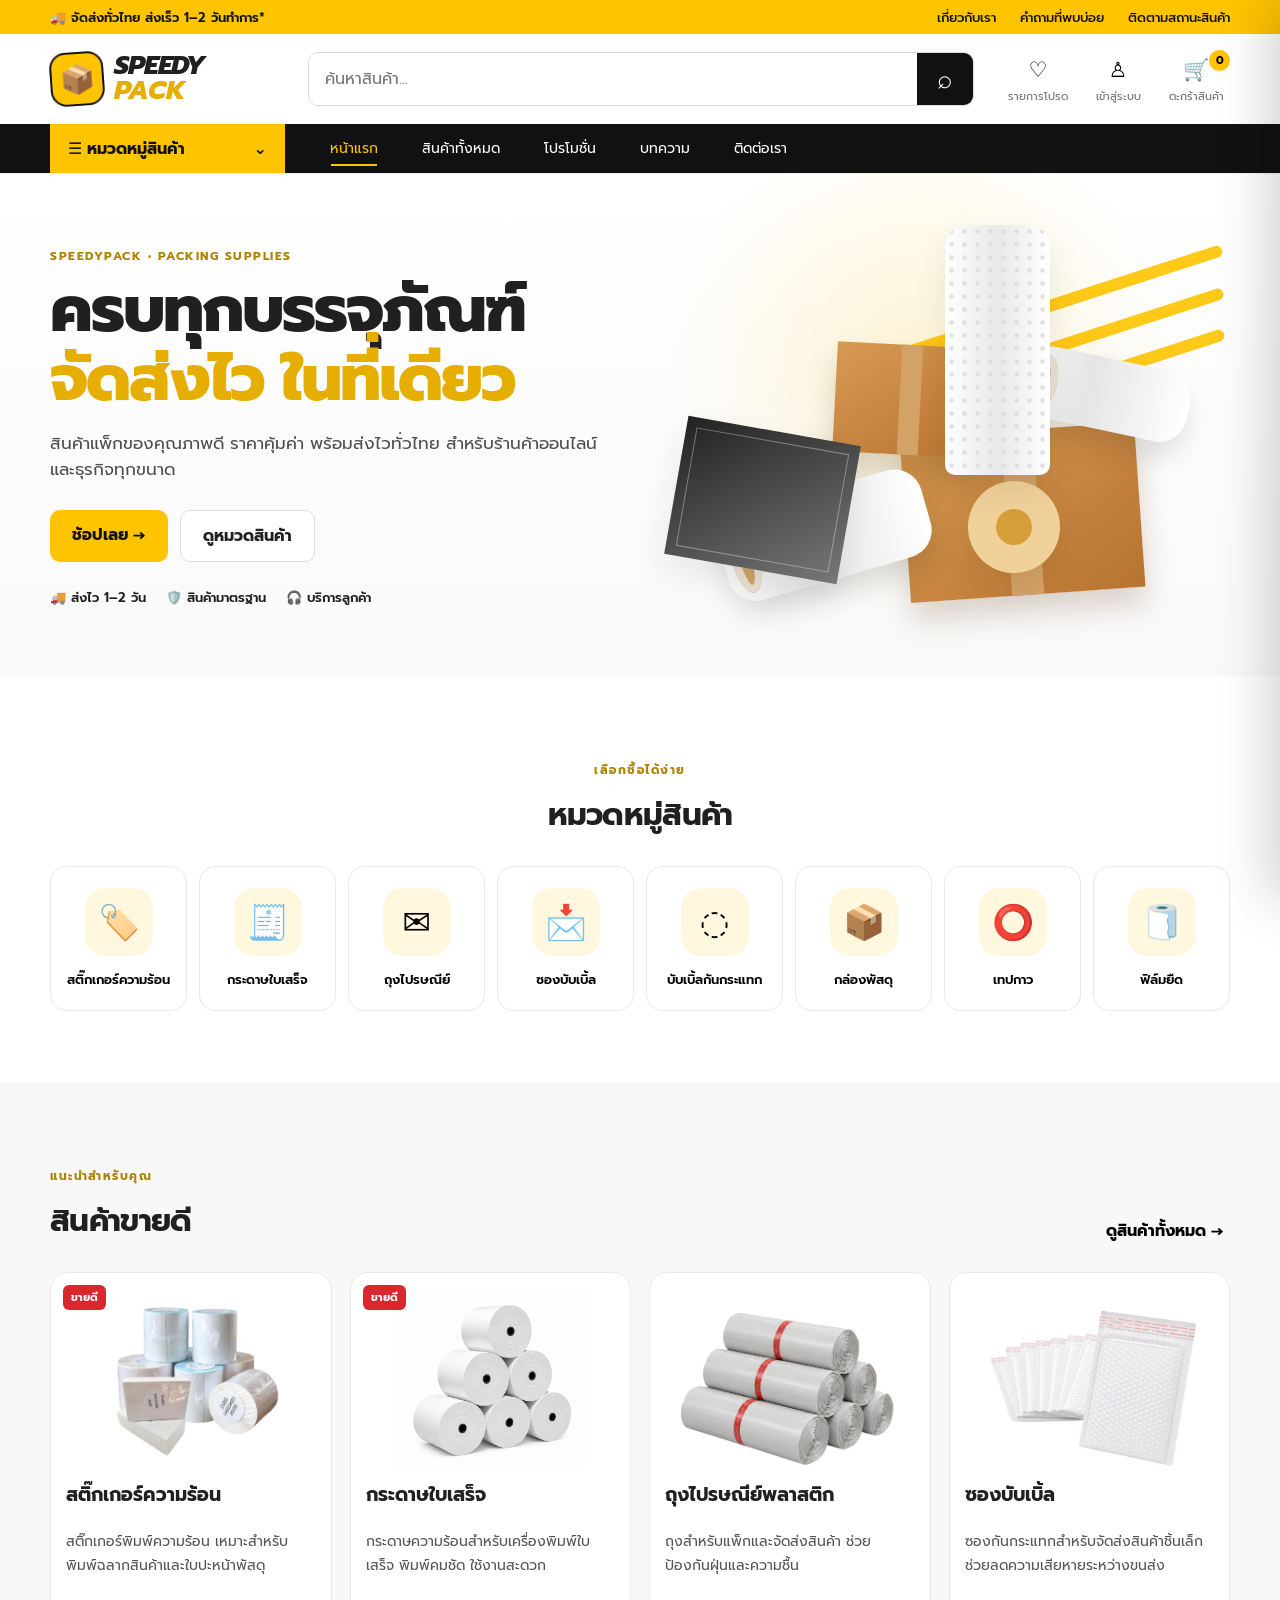
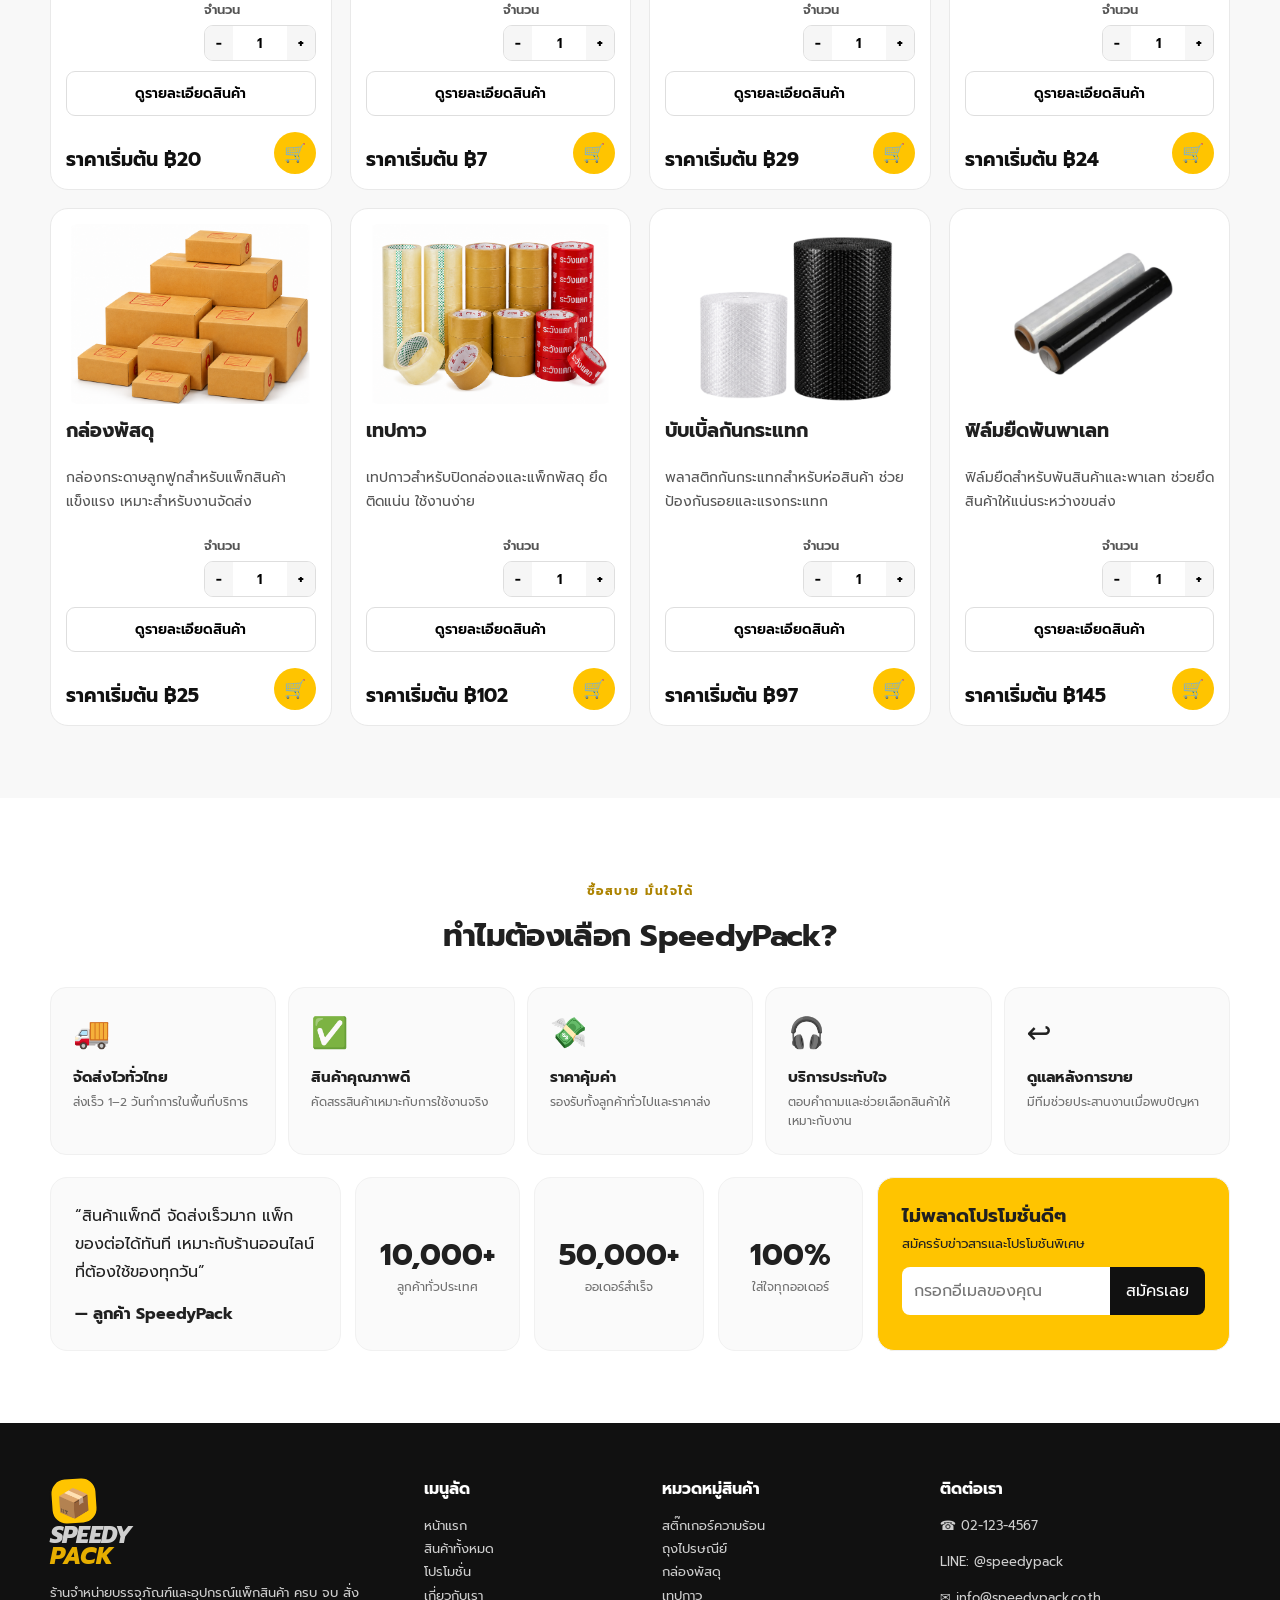
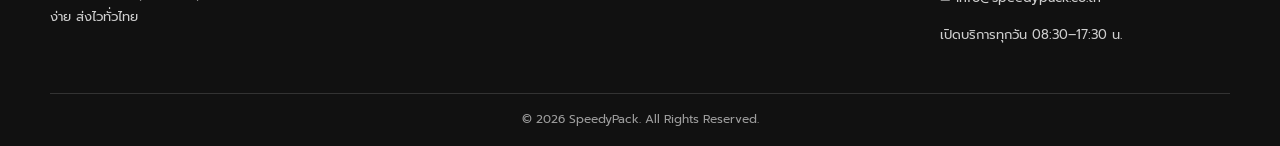
==== commit 6469b8d1: "Add files via upload" ====
--- a/index.html
+++ b/index.html
@@ -8,7 +8,7 @@
   <link rel="preconnect" href="https://fonts.googleapis.com">
   <link rel="preconnect" href="https://fonts.gstatic.com" crossorigin>
   <link href="https://fonts.googleapis.com/css2?family=Prompt:wght@300;400;500;600;700;800&display=swap" rel="stylesheet">
-  <link rel="stylesheet" href="styles.css" />
+  <link rel="stylesheet" href="styles.css?v=20260815-3" />
 </head>
 <body>
   <div class="topbar">
@@ -484,6 +484,6 @@
   </section>
 
   <div class="toast" id="toast">เพิ่มสินค้าในตะกร้าแล้ว</div>
-  <script src="script.js"></script>
+  <script src="script.js?v=20260815-3"></script>
 </body>
 </html>
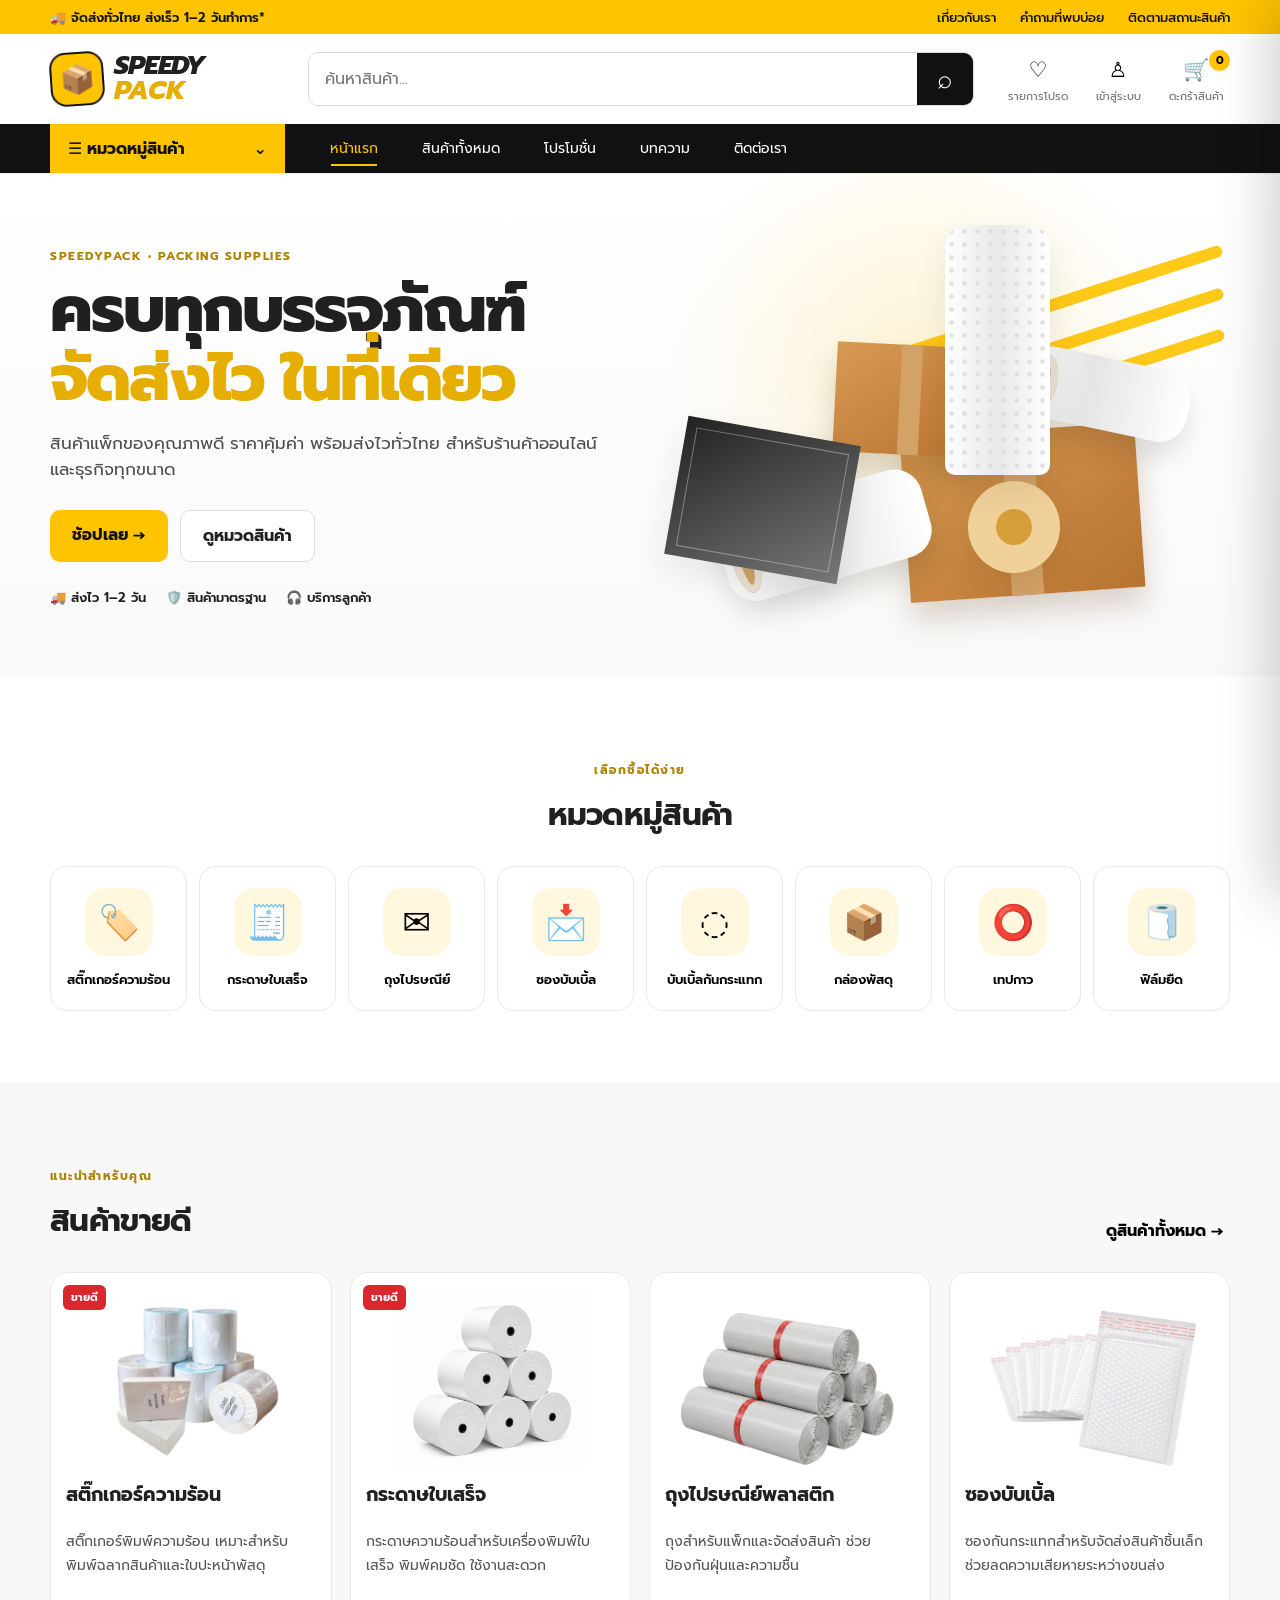
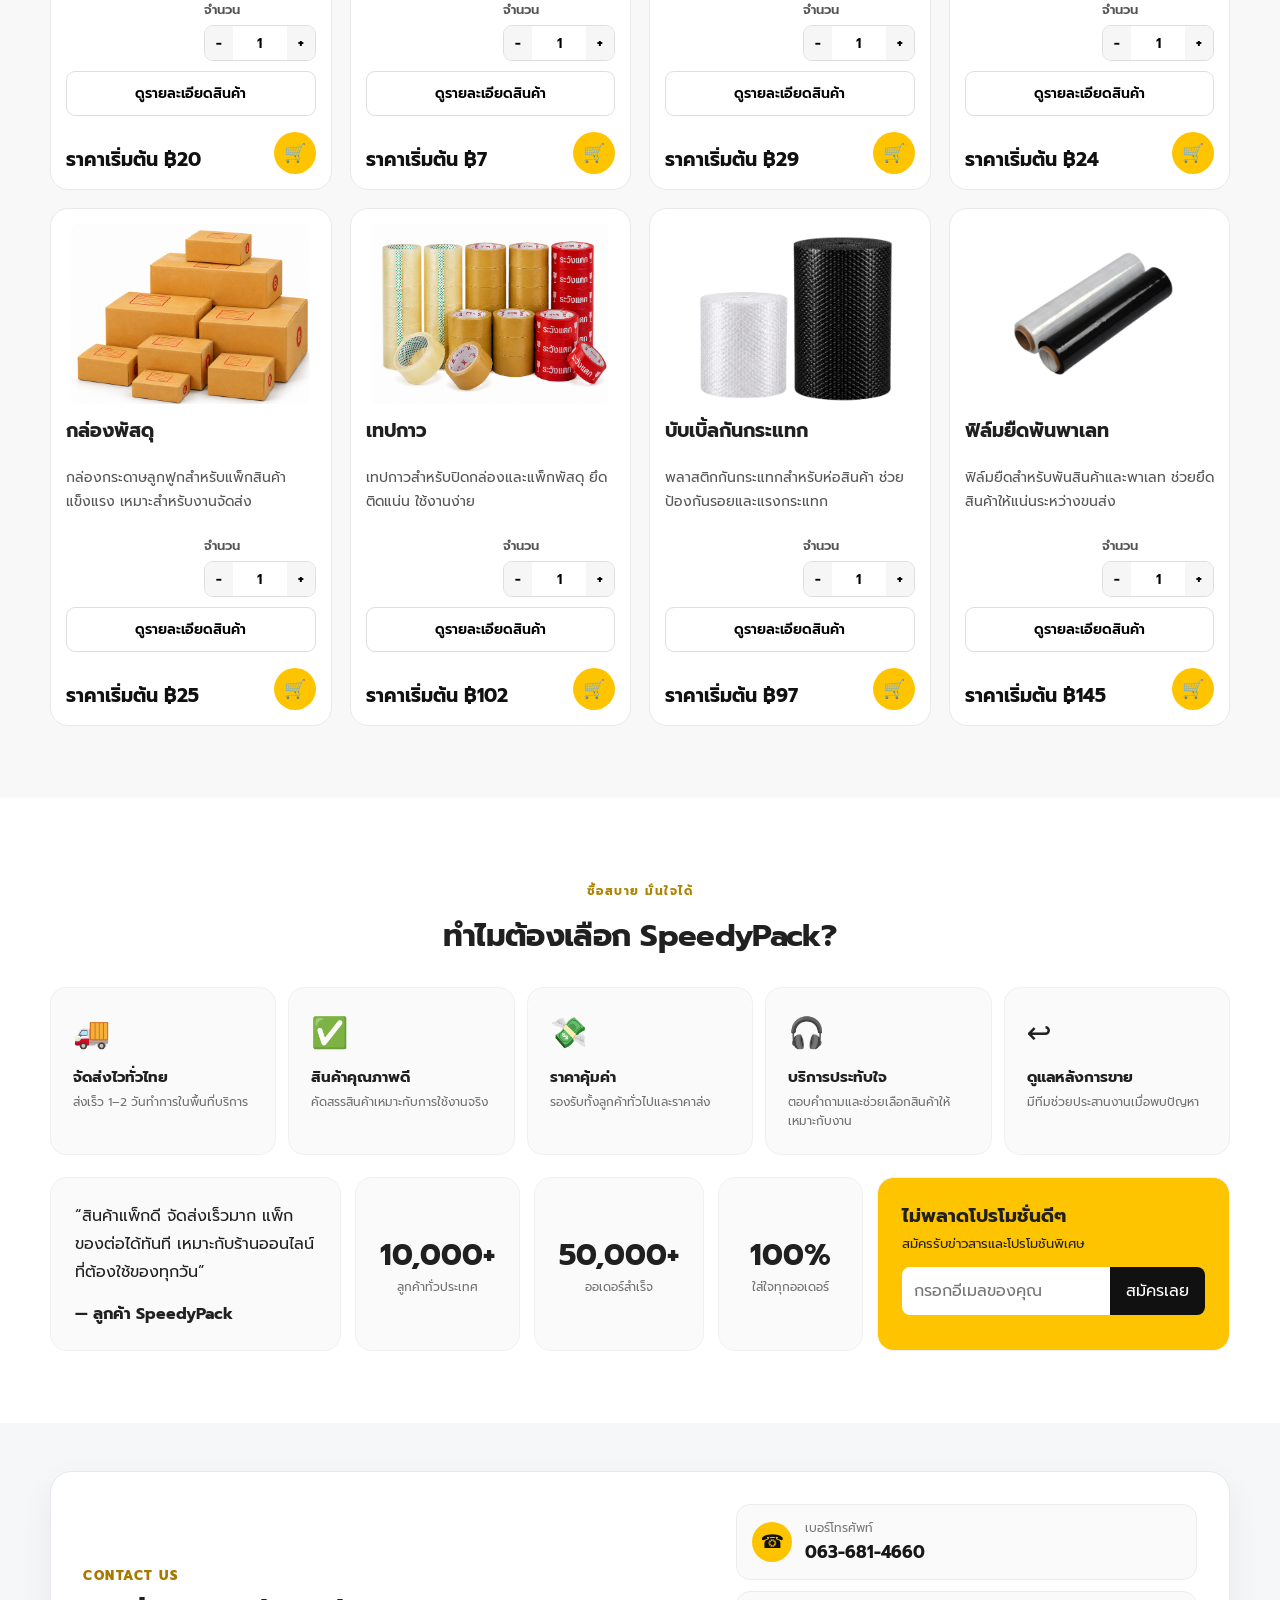
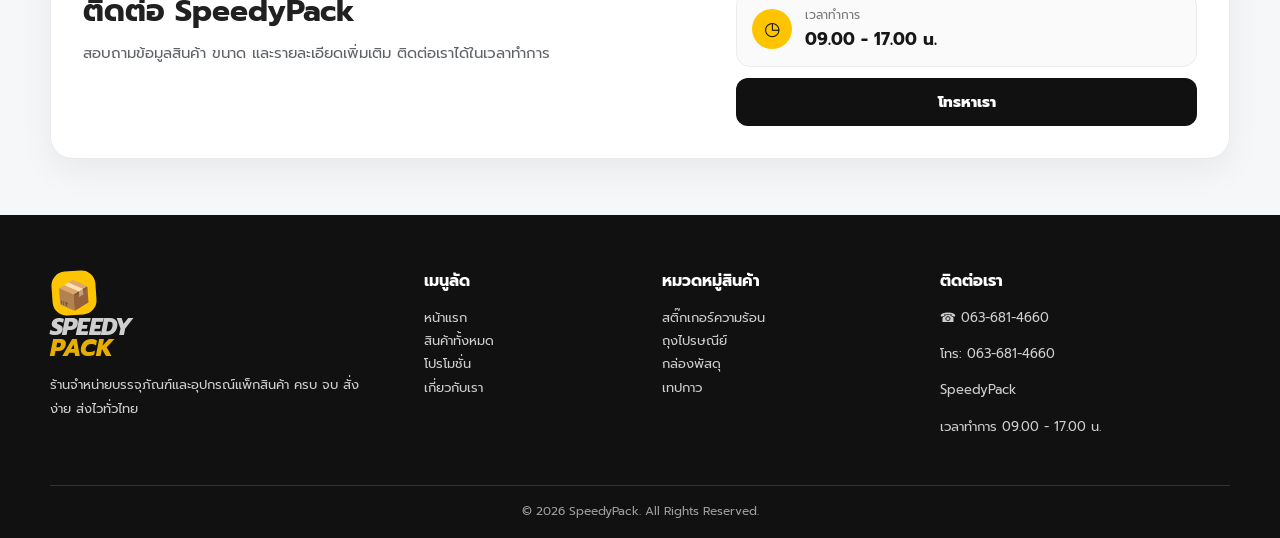
==== commit 8289a3c8: "Add files via upload" ====
--- a/index.html
+++ b/index.html
@@ -8,7 +8,7 @@
   <link rel="preconnect" href="https://fonts.googleapis.com">
   <link rel="preconnect" href="https://fonts.gstatic.com" crossorigin>
   <link href="https://fonts.googleapis.com/css2?family=Prompt:wght@300;400;500;600;700;800&display=swap" rel="stylesheet">
-  <link rel="stylesheet" href="styles.css?v=20260815-3" />
+  <link rel="stylesheet" href="styles.css?v=20260815-contact-fixed" />
 </head>
 <body>
   <div class="topbar">
@@ -62,7 +62,7 @@
           <a href="#products">สินค้าทั้งหมด</a>
           <a href="#products">โปรโมชั่น</a>
           <a href="#about">บทความ</a>
-          <a href="#contact">ติดต่อเรา</a>
+          <a href="#contact-info">ติดต่อเรา</a>
         </div>
       </div>
     </nav>
@@ -389,6 +389,39 @@
     </section>
   </main>
 
+  
+    <section class="contact-section" id="contact-info">
+      <div class="container">
+        <div class="contact-card">
+          <div class="contact-intro">
+            <span class="contact-kicker">CONTACT US</span>
+            <h2>ติดต่อ SpeedyPack</h2>
+            <p>สอบถามข้อมูลสินค้า ขนาด และรายละเอียดเพิ่มเติม ติดต่อเราได้ในเวลาทำการ</p>
+          </div>
+
+          <div class="contact-details">
+            <div class="contact-item">
+              <span class="contact-icon">☎</span>
+              <div>
+                <small>เบอร์โทรศัพท์</small>
+                <strong>063-681-4660</strong>
+              </div>
+            </div>
+
+            <div class="contact-item">
+              <span class="contact-icon">◷</span>
+              <div>
+                <small>เวลาทำการ</small>
+                <strong>09.00 - 17.00 น.</strong>
+              </div>
+            </div>
+
+            <a class="contact-call-btn" href="tel:0636814660">โทรหาเรา</a>
+          </div>
+        </div>
+      </div>
+    </section>
+
   <footer class="footer" id="contact">
     <div class="container footer-grid">
       <div>
@@ -417,10 +450,10 @@
       </div>
       <div>
         <h4>ติดต่อเรา</h4>
-        <p>☎ 02-123-4567</p>
-        <p>LINE: @speedypack</p>
-        <p>✉ info@speedypack.co.th</p>
-        <p>เปิดบริการทุกวัน 08:30–17:30 น.</p>
+        <p>☎ 063-681-4660</p>
+        <p>โทร: 063-681-4660</p>
+        <p>SpeedyPack</p>
+        <p>เวลาทำการ 09.00 - 17.00 น.</p>
       </div>
     </div>
     <div class="container copyright">© 2026 SpeedyPack. All Rights Reserved.</div>
@@ -484,6 +517,6 @@
   </section>
 
   <div class="toast" id="toast">เพิ่มสินค้าในตะกร้าแล้ว</div>
-  <script src="script.js?v=20260815-3"></script>
+  <script src="script.js?v=20260815-contact-fixed"></script>
 </body>
 </html>
--- a/styles.css
+++ b/styles.css
@@ -835,3 +835,104 @@
     padding: 5px 8px;
   }
 }
+
+
+/* SpeedyPack contact section */
+.contact-section {
+  padding: 48px 0 56px;
+  background: #f6f7f9;
+}
+.contact-card {
+  display: grid;
+  grid-template-columns: 1.15fr .85fr;
+  gap: 30px;
+  align-items: center;
+  background: #fff;
+  border: 1px solid #e7e9ed;
+  border-radius: 22px;
+  padding: 32px;
+  box-shadow: 0 12px 34px rgba(0,0,0,.06);
+}
+.contact-kicker {
+  display: inline-block;
+  margin-bottom: 8px;
+  color: #a87900;
+  font-size: 13px;
+  font-weight: 800;
+  letter-spacing: .12em;
+}
+.contact-intro h2 {
+  margin: 0 0 10px;
+  font-size: 30px;
+  line-height: 1.25;
+}
+.contact-intro p {
+  margin: 0;
+  color: #5f6368;
+  font-size: 15px;
+  line-height: 1.75;
+}
+.contact-details {
+  display: grid;
+  gap: 11px;
+}
+.contact-item {
+  display: flex;
+  align-items: center;
+  gap: 13px;
+  padding: 14px 15px;
+  border: 1px solid #ececec;
+  border-radius: 14px;
+  background: #fafafa;
+}
+.contact-icon {
+  width: 40px;
+  height: 40px;
+  border-radius: 50%;
+  display: inline-flex;
+  align-items: center;
+  justify-content: center;
+  flex: 0 0 auto;
+  background: #ffc400;
+  color: #111;
+  font-size: 19px;
+  font-weight: 800;
+}
+.contact-item div {
+  display: flex;
+  flex-direction: column;
+  gap: 2px;
+}
+.contact-item small {
+  color: #777;
+  font-size: 12px;
+}
+.contact-item strong {
+  color: #171717;
+  font-size: 17px;
+}
+.contact-call-btn {
+  display: flex;
+  align-items: center;
+  justify-content: center;
+  min-height: 48px;
+  border-radius: 12px;
+  background: #111;
+  color: #fff;
+  text-decoration: none;
+  font-size: 15px;
+  font-weight: 800;
+}
+.contact-call-btn:hover {
+  opacity: .88;
+}
+@media (max-width: 820px) {
+  .contact-section { padding: 34px 0 42px; }
+  .contact-card {
+    grid-template-columns: 1fr;
+    padding: 22px;
+    gap: 20px;
+  }
+  .contact-intro h2 { font-size: 25px; }
+  .contact-intro p { font-size: 14px; }
+}
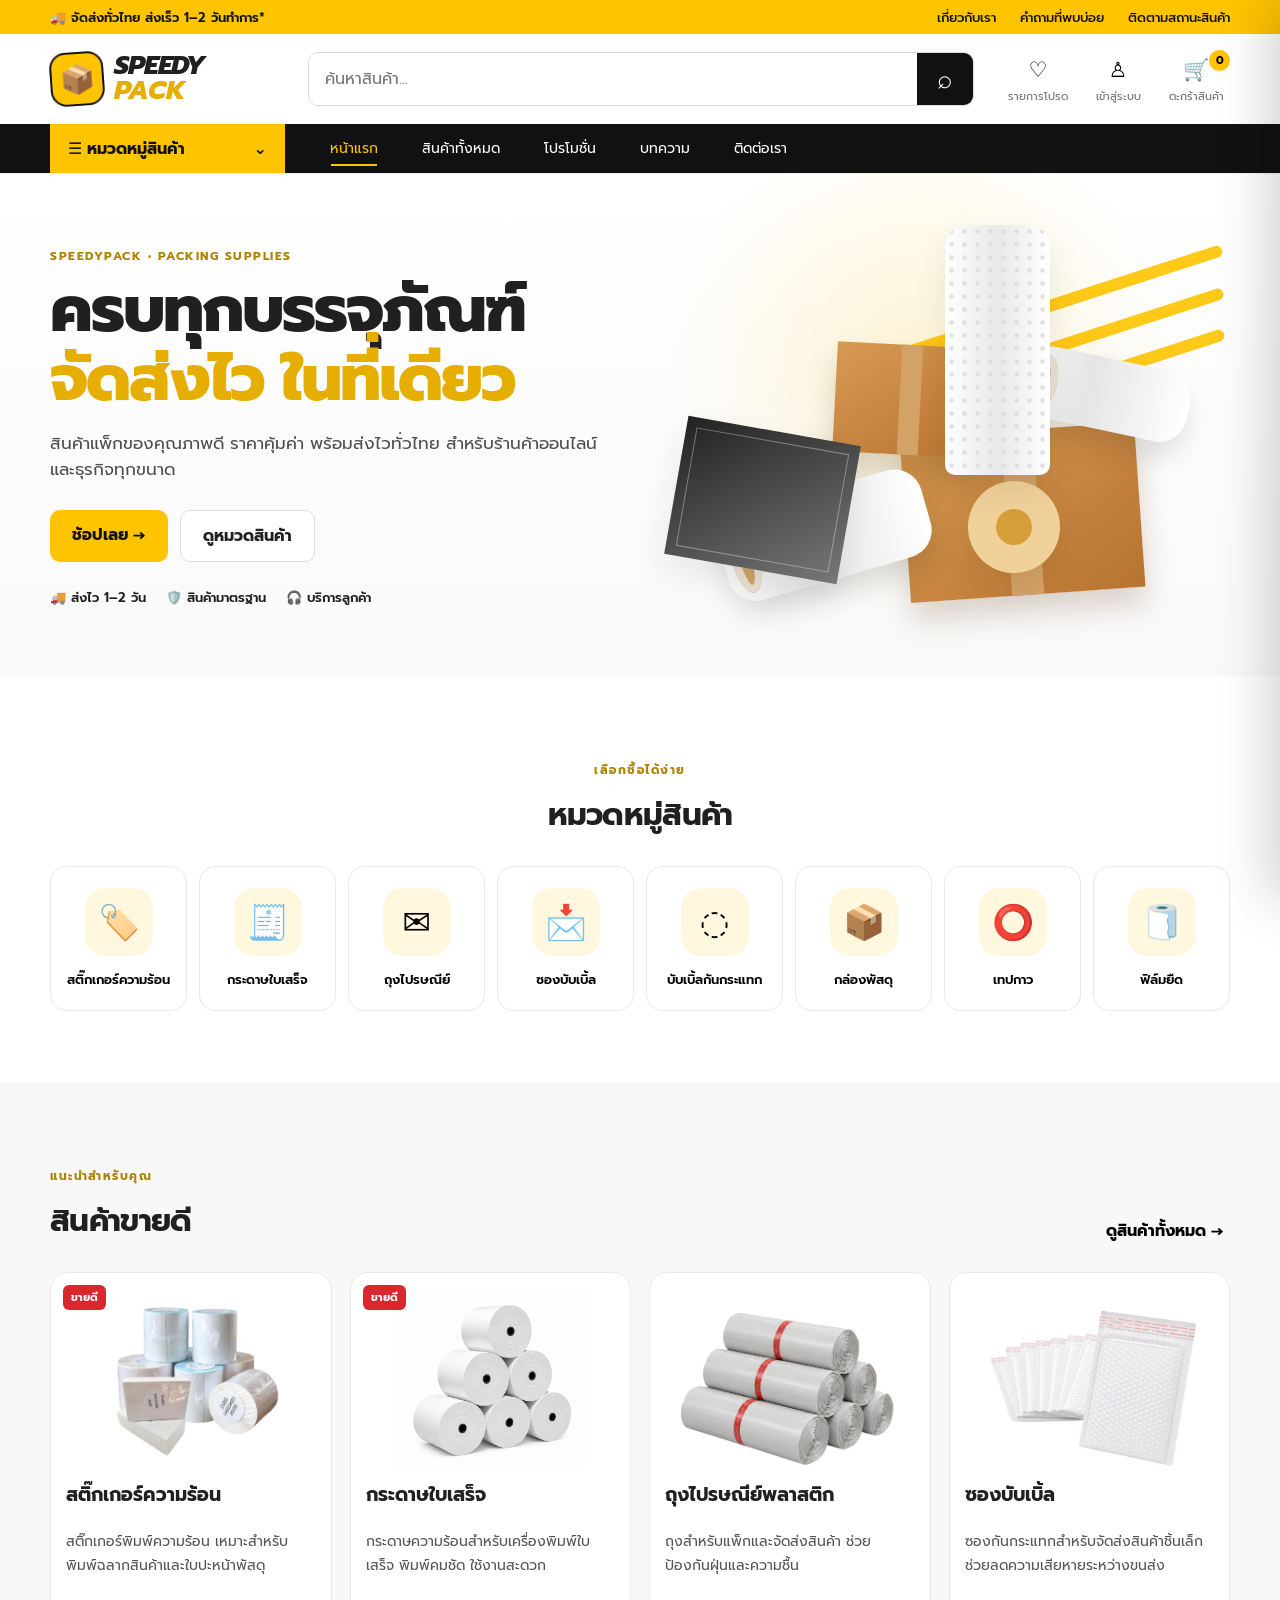
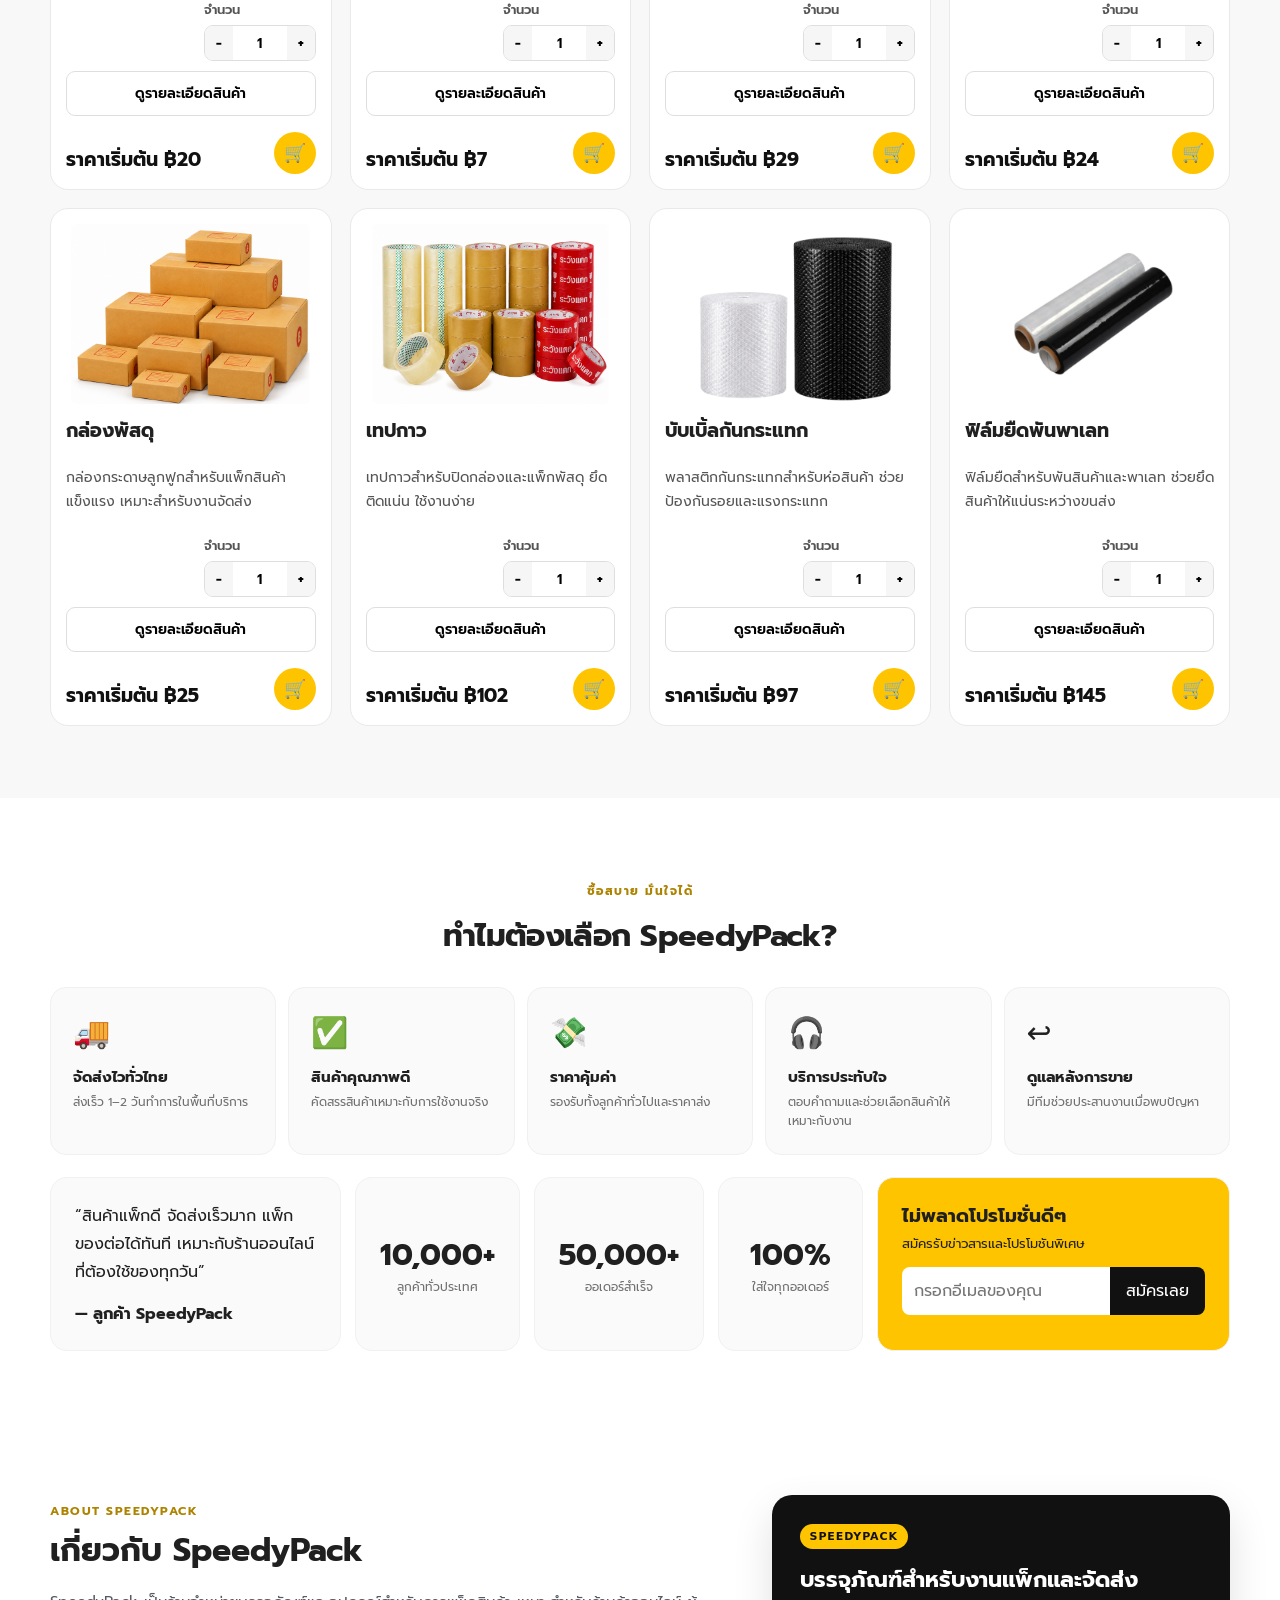
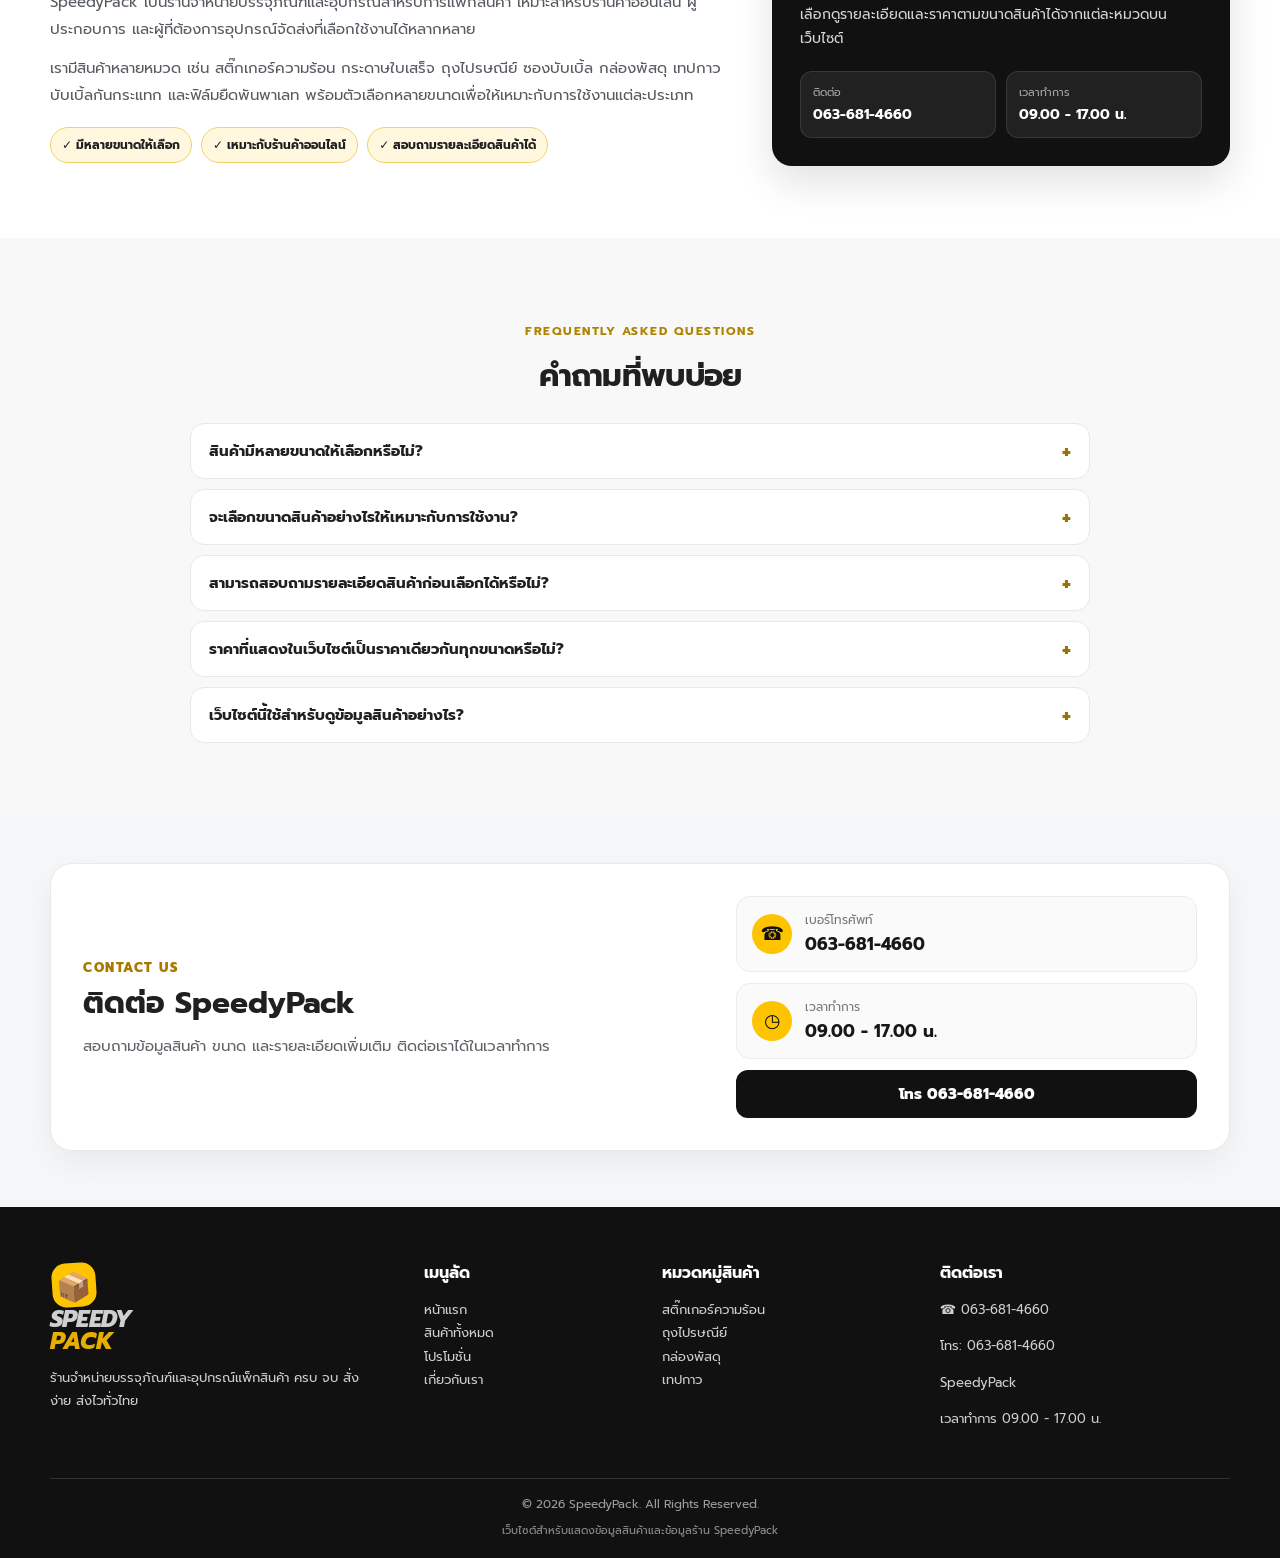
==== commit b07b36d6: "Add files via upload" ====
--- a/index.html
+++ b/index.html
@@ -8,14 +8,14 @@
   <link rel="preconnect" href="https://fonts.googleapis.com">
   <link rel="preconnect" href="https://fonts.gstatic.com" crossorigin>
   <link href="https://fonts.googleapis.com/css2?family=Prompt:wght@300;400;500;600;700;800&display=swap" rel="stylesheet">
-  <link rel="stylesheet" href="styles.css?v=20260815-contact-fixed" />
+  <link rel="stylesheet" href="styles.css?v=20260815-aboutfaq1" />
 </head>
 <body>
   <div class="topbar">
     <div class="container topbar-inner">
       <span>🚚 จัดส่งทั่วไทย ส่งเร็ว 1–2 วันทำการ*</span>
       <div class="top-links">
-        <a href="#about">เกี่ยวกับเรา</a>
+        <a href="#about-store">เกี่ยวกับเรา</a>
         <a href="#faq">คำถามที่พบบ่อย</a>
         <a href="#contact">ติดตามสถานะสินค้า</a>
       </div>
@@ -390,7 +390,83 @@
   </main>
 
   
-    <section class="contact-section" id="contact-info">
+    
+    <section class="section about-store" id="about-store">
+      <div class="container about-store-grid">
+        <div class="about-store-copy">
+          <span class="section-kicker">ABOUT SPEEDYPACK</span>
+          <h2>เกี่ยวกับ SpeedyPack</h2>
+          <p>
+            SpeedyPack เป็นร้านจำหน่ายบรรจุภัณฑ์และอุปกรณ์สำหรับการแพ็กสินค้า
+            เหมาะสำหรับร้านค้าออนไลน์ ผู้ประกอบการ และผู้ที่ต้องการอุปกรณ์จัดส่งที่เลือกใช้งานได้หลากหลาย
+          </p>
+          <p>
+            เรามีสินค้าหลายหมวด เช่น สติ๊กเกอร์ความร้อน กระดาษใบเสร็จ ถุงไปรษณีย์
+            ซองบับเบิ้ล กล่องพัสดุ เทปกาว บับเบิ้ลกันกระแทก และฟิล์มยืดพันพาเลท
+            พร้อมตัวเลือกหลายขนาดเพื่อให้เหมาะกับการใช้งานแต่ละประเภท
+          </p>
+          <div class="about-store-points">
+            <span>✓ มีหลายขนาดให้เลือก</span>
+            <span>✓ เหมาะกับร้านค้าออนไลน์</span>
+            <span>✓ สอบถามรายละเอียดสินค้าได้</span>
+          </div>
+        </div>
+
+        <div class="about-store-card">
+          <div class="about-store-badge">SPEEDYPACK</div>
+          <h3>บรรจุภัณฑ์สำหรับงานแพ็กและจัดส่ง</h3>
+          <p>เลือกดูรายละเอียดและราคาตามขนาดสินค้าได้จากแต่ละหมวดบนเว็บไซต์</p>
+          <div class="about-store-meta">
+            <div>
+              <small>ติดต่อ</small>
+              <strong>063-681-4660</strong>
+            </div>
+            <div>
+              <small>เวลาทำการ</small>
+              <strong>09.00 - 17.00 น.</strong>
+            </div>
+          </div>
+        </div>
+      </div>
+    </section>
+
+    <section class="section section-soft faq-section" id="faq">
+      <div class="container">
+        <div class="section-heading centered">
+          <p class="section-kicker">FREQUENTLY ASKED QUESTIONS</p>
+          <h2>คำถามที่พบบ่อย</h2>
+        </div>
+
+        <div class="faq-list">
+          <details class="faq-item">
+            <summary>สินค้ามีหลายขนาดให้เลือกหรือไม่?</summary>
+            <p>มีค่ะ สินค้าแต่ละหมวดมีตัวเลือกแตกต่างกัน สามารถกด “ดูรายละเอียดสินค้า” เพื่อดูขนาด จำนวน และราคาของแต่ละตัวเลือกได้</p>
+          </details>
+
+          <details class="faq-item">
+            <summary>จะเลือกขนาดสินค้าอย่างไรให้เหมาะกับการใช้งาน?</summary>
+            <p>แนะนำให้ตรวจสอบขนาดสินค้าที่ต้องการแพ็กหรือรุ่นอุปกรณ์ที่ใช้อยู่ก่อน เช่น ขนาดหน้ากว้างเครื่องพิมพ์ หรือขนาดพัสดุ แล้วเลือกตัวเลือกที่ตรงกับการใช้งานมากที่สุด</p>
+          </details>
+
+          <details class="faq-item">
+            <summary>สามารถสอบถามรายละเอียดสินค้าก่อนเลือกได้หรือไม่?</summary>
+            <p>ได้ค่ะ สามารถติดต่อ SpeedyPack ที่เบอร์ 063-681-4660 ในเวลาทำการ 09.00 - 17.00 น.</p>
+          </details>
+
+          <details class="faq-item">
+            <summary>ราคาที่แสดงในเว็บไซต์เป็นราคาเดียวกันทุกขนาดหรือไม่?</summary>
+            <p>ไม่ค่ะ ราคาแตกต่างกันตามขนาด จำนวน สี หรือรูปแบบของสินค้า โดยหน้าแรกจะแสดงราคาเริ่มต้น และหน้ารายละเอียดจะแสดงราคาของแต่ละตัวเลือก</p>
+          </details>
+
+          <details class="faq-item">
+            <summary>เว็บไซต์นี้ใช้สำหรับดูข้อมูลสินค้าอย่างไร?</summary>
+            <p>สามารถเลือกหมวดสินค้า ดูรายละเอียด ตัวเลือก และราคา รวมถึงเพิ่มสินค้าในตะกร้าเพื่อดูรายการที่สนใจได้</p>
+          </details>
+        </div>
+      </div>
+    </section>
+
+<section class="contact-section" id="contact-info">
       <div class="container">
         <div class="contact-card">
           <div class="contact-intro">
@@ -416,7 +492,7 @@
               </div>
             </div>
 
-            <a class="contact-call-btn" href="tel:0636814660">โทรหาเรา</a>
+            <div class="contact-call-btn contact-call-disabled" aria-label="เบอร์โทร SpeedyPack">โทร 063-681-4660</div>
           </div>
         </div>
       </div>
@@ -439,7 +515,7 @@
         <a href="#">หน้าแรก</a>
         <a href="#products">สินค้าทั้งหมด</a>
         <a href="#products">โปรโมชั่น</a>
-        <a href="#about">เกี่ยวกับเรา</a>
+        <a href="#about-store">เกี่ยวกับเรา</a>
       </div>
       <div>
         <h4>หมวดหมู่สินค้า</h4>
@@ -457,6 +533,7 @@
       </div>
     </div>
     <div class="container copyright">© 2026 SpeedyPack. All Rights Reserved.</div>
+    <p class="footer-site-note">เว็บไซต์สำหรับแสดงข้อมูลสินค้าและข้อมูลร้าน SpeedyPack</p>
   </footer>
 
   <div class="drawer-backdrop" id="drawerBackdrop"></div>
--- a/styles.css
+++ b/styles.css
@@ -936,3 +936,168 @@
   .contact-intro h2 { font-size: 25px; }
   .contact-intro p { font-size: 14px; }
 }
+
+
+/* Contact phone shown as display-only, not a real call action */
+.contact-call-disabled {
+  cursor: default;
+  user-select: text;
+  pointer-events: none;
+}
+
+
+/* About SpeedyPack */
+.about-store {
+  background: #fff;
+}
+.about-store-grid {
+  display: grid;
+  grid-template-columns: 1.2fr .8fr;
+  gap: 34px;
+  align-items: center;
+}
+.about-store-copy h2 {
+  margin: 4px 0 14px;
+  font-size: 32px;
+}
+.about-store-copy p {
+  margin: 0 0 12px;
+  color: #565b61;
+  font-size: 15px;
+  line-height: 1.8;
+}
+.about-store-points {
+  display: flex;
+  flex-wrap: wrap;
+  gap: 9px;
+  margin-top: 18px;
+}
+.about-store-points span {
+  background: #fff8df;
+  border: 1px solid #f1d36a;
+  border-radius: 999px;
+  padding: 8px 11px;
+  font-size: 12px;
+  font-weight: 700;
+}
+.about-store-card {
+  background: #111;
+  color: #fff;
+  border-radius: 20px;
+  padding: 28px;
+  box-shadow: 0 16px 40px rgba(0,0,0,.12);
+}
+.about-store-badge {
+  display: inline-block;
+  background: #ffc400;
+  color: #111;
+  border-radius: 999px;
+  padding: 6px 10px;
+  font-size: 11px;
+  font-weight: 900;
+  letter-spacing: .08em;
+}
+.about-store-card h3 {
+  margin: 16px 0 8px;
+  font-size: 22px;
+  line-height: 1.4;
+}
+.about-store-card > p {
+  margin: 0;
+  color: #d6d6d6;
+  font-size: 14px;
+  line-height: 1.7;
+}
+.about-store-meta {
+  display: grid;
+  grid-template-columns: 1fr 1fr;
+  gap: 10px;
+  margin-top: 20px;
+}
+.about-store-meta div {
+  background: rgba(255,255,255,.07);
+  border: 1px solid rgba(255,255,255,.1);
+  border-radius: 12px;
+  padding: 12px;
+}
+.about-store-meta small,
+.about-store-meta strong {
+  display: block;
+}
+.about-store-meta small {
+  color: #aaa;
+  font-size: 11px;
+  margin-bottom: 3px;
+}
+.about-store-meta strong {
+  font-size: 14px;
+}
+
+/* FAQ */
+.faq-section .section-heading {
+  margin-bottom: 24px;
+}
+.faq-list {
+  max-width: 900px;
+  margin: 0 auto;
+  display: grid;
+  gap: 10px;
+}
+.faq-item {
+  background: #fff;
+  border: 1px solid #e6e8eb;
+  border-radius: 14px;
+  overflow: hidden;
+}
+.faq-item summary {
+  list-style: none;
+  cursor: pointer;
+  padding: 16px 48px 16px 18px;
+  font-size: 15px;
+  font-weight: 700;
+  position: relative;
+}
+.faq-item summary::-webkit-details-marker {
+  display: none;
+}
+.faq-item summary::after {
+  content: "+";
+  position: absolute;
+  right: 18px;
+  top: 50%;
+  transform: translateY(-50%);
+  font-size: 22px;
+  color: #9b7400;
+}
+.faq-item[open] summary::after {
+  content: "−";
+}
+.faq-item p {
+  margin: 0;
+  padding: 0 18px 17px;
+  color: #5d6268;
+  font-size: 14px;
+  line-height: 1.75;
+}
+.footer-site-note {
+  margin: 8px auto 0;
+  text-align: center;
+  color: #8f8f8f !important;
+  font-size: 11px !important;
+}
+
+@media (max-width: 820px) {
+  .about-store-grid {
+    grid-template-columns: 1fr;
+    gap: 22px;
+  }
+  .about-store-copy h2 {
+    font-size: 26px;
+  }
+  .about-store-meta {
+    grid-template-columns: 1fr;
+  }
+  .faq-item summary {
+    font-size: 14px;
+  }
+}
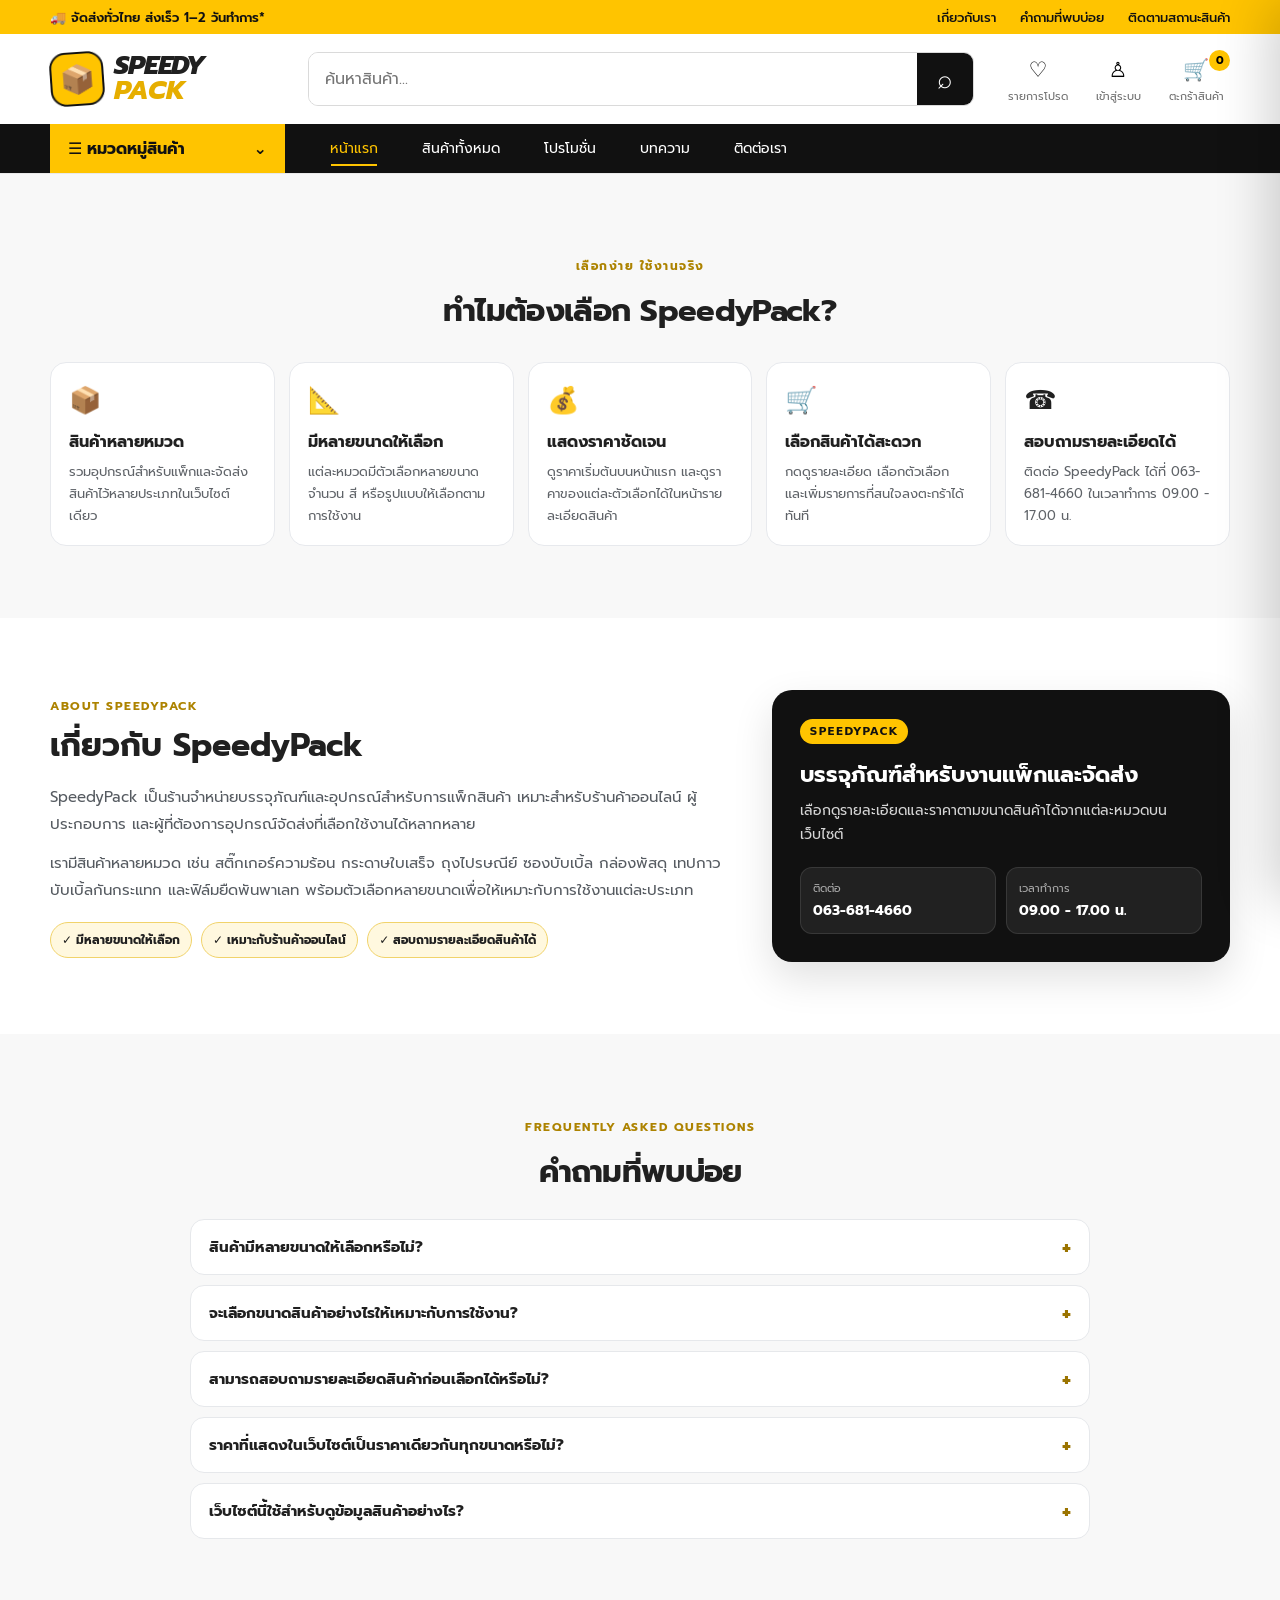
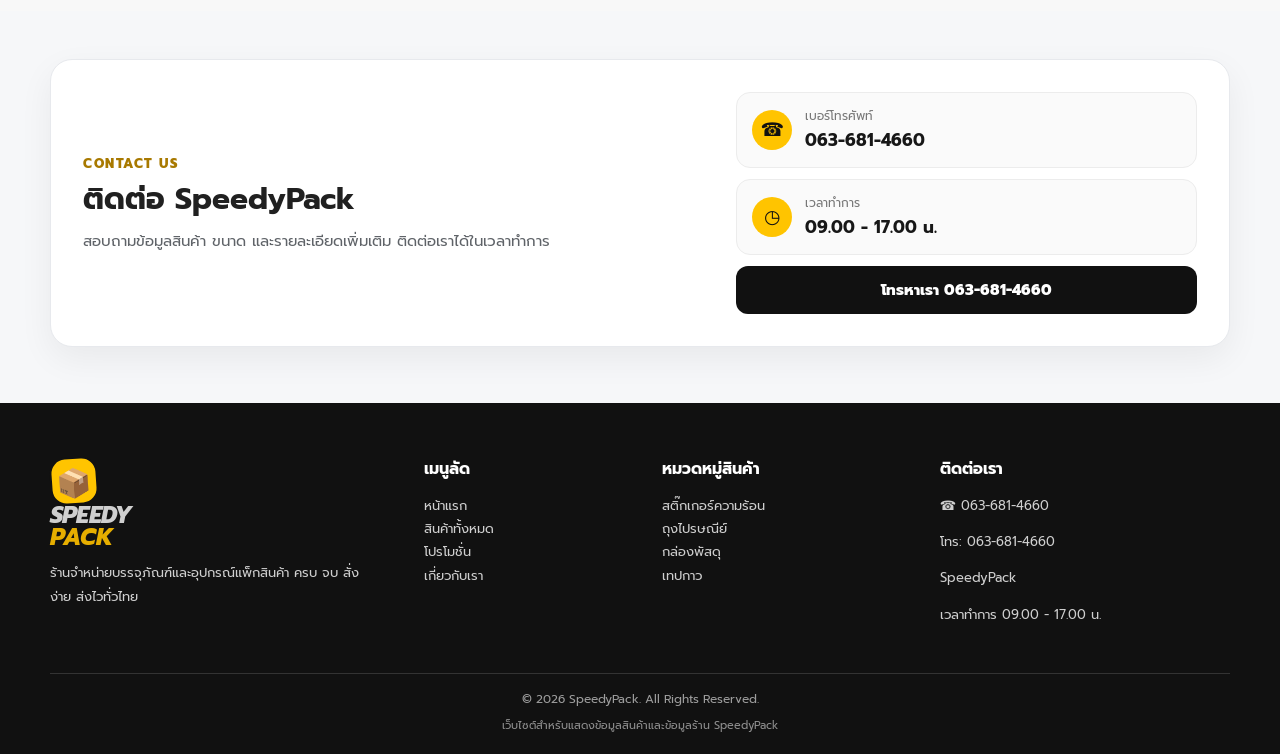
==== commit 8423b5e5: "Add files via upload" ====
--- a/index.html
+++ b/index.html
@@ -8,7 +8,7 @@
   <link rel="preconnect" href="https://fonts.googleapis.com">
   <link rel="preconnect" href="https://fonts.gstatic.com" crossorigin>
   <link href="https://fonts.googleapis.com/css2?family=Prompt:wght@300;400;500;600;700;800&display=swap" rel="stylesheet">
-  <link rel="stylesheet" href="styles.css?v=20260815-aboutfaq1" />
+  <link rel="stylesheet" href="styles.css?v=20260815-realistic2" />
 </head>
 <body>
   <div class="topbar">
@@ -69,324 +69,48 @@
   </header>
 
   <main>
-    <section class="hero">
-      <div class="container hero-grid">
-        <div class="hero-copy">
-          <span class="eyebrow">SPEEDYPACK • PACKING SUPPLIES</span>
-          <h1>ครบทุกบรรจุภัณฑ์<br><em>จัดส่งไว ในที่เดียว</em></h1>
-          <p>สินค้าแพ็กของคุณภาพดี ราคาคุ้มค่า พร้อมส่งไวทั่วไทย สำหรับร้านค้าออนไลน์และธุรกิจทุกขนาด</p>
-          <div class="hero-actions">
-            <a class="btn btn-primary" href="#products">ช้อปเลย →</a>
-            <a class="btn btn-light" href="#categories">ดูหมวดสินค้า</a>
-          </div>
-          <div class="hero-mini-benefits">
-            <span>🚚 ส่งไว 1–2 วัน</span>
-            <span>🛡️ สินค้ามาตรฐาน</span>
-            <span>🎧 บริการลูกค้า</span>
-          </div>
-        </div>
-
-        <div class="hero-art" aria-hidden="true">
-          <div class="sun-line line-a"></div>
-          <div class="sun-line line-b"></div>
-          <div class="sun-line line-c"></div>
-          <div class="box box-1"></div>
-          <div class="box box-2"></div>
-          <div class="roll roll-1"></div>
-          <div class="roll roll-2"></div>
-          <div class="mailer mailer-1"></div>
-          <div class="tape tape-1"></div>
-          <div class="bubble bubble-1"></div>
-        </div>
-      </div>
-    </section>
-
-    <section class="section" id="categories">
+    
+    <section class="section section-soft" id="why-speedypack">
       <div class="container">
         <div class="section-heading centered">
-          <p class="section-kicker">เลือกซื้อได้ง่าย</p>
-          <h2>หมวดหมู่สินค้า</h2>
-        </div>
-
-        <div class="category-grid">
-          <button class="category-card" data-category="thermal">
-            <div class="category-icon">🏷️</div>
-            <span>สติ๊กเกอร์ความร้อน</span>
-          </button>
-          <button class="category-card" data-category="receipt">
-            <div class="category-icon">🧾</div>
-            <span>กระดาษใบเสร็จ</span>
-          </button>
-          <button class="category-card" data-category="mailer">
-            <div class="category-icon">✉️</div>
-            <span>ถุงไปรษณีย์</span>
-          </button>
-          <button class="category-card" data-category="bubblemail">
-            <div class="category-icon">📩</div>
-            <span>ซองบับเบิ้ล</span>
-          </button>
-          <button class="category-card" data-category="bubble">
-            <div class="category-icon">◌</div>
-            <span>บับเบิ้ลกันกระแทก</span>
-          </button>
-          <button class="category-card" data-category="box">
-            <div class="category-icon">📦</div>
-            <span>กล่องพัสดุ</span>
-          </button>
-          <button class="category-card" data-category="tape">
-            <div class="category-icon">⭕</div>
-            <span>เทปกาว</span>
-          </button>
-          <button class="category-card" data-category="film">
-            <div class="category-icon">🧻</div>
-            <span>ฟิล์มยืด</span>
-          </button>
+          <p class="section-kicker">เลือกง่าย ใช้งานจริง</p>
+          <h2>ทำไมต้องเลือก SpeedyPack?</h2>
+        </div>
+
+        <div class="real-benefit-grid">
+          <article class="real-benefit-card">
+            <span class="real-benefit-icon">📦</span>
+            <h3>สินค้าหลายหมวด</h3>
+            <p>รวมอุปกรณ์สำหรับแพ็กและจัดส่งสินค้าไว้หลายประเภทในเว็บไซต์เดียว</p>
+          </article>
+
+          <article class="real-benefit-card">
+            <span class="real-benefit-icon">📐</span>
+            <h3>มีหลายขนาดให้เลือก</h3>
+            <p>แต่ละหมวดมีตัวเลือกหลายขนาด จำนวน สี หรือรูปแบบให้เลือกตามการใช้งาน</p>
+          </article>
+
+          <article class="real-benefit-card">
+            <span class="real-benefit-icon">💰</span>
+            <h3>แสดงราคาชัดเจน</h3>
+            <p>ดูราคาเริ่มต้นบนหน้าแรก และดูราคาของแต่ละตัวเลือกได้ในหน้ารายละเอียดสินค้า</p>
+          </article>
+
+          <article class="real-benefit-card">
+            <span class="real-benefit-icon">🛒</span>
+            <h3>เลือกสินค้าได้สะดวก</h3>
+            <p>กดดูรายละเอียด เลือกตัวเลือก และเพิ่มรายการที่สนใจลงตะกร้าได้ทันที</p>
+          </article>
+
+          <article class="real-benefit-card">
+            <span class="real-benefit-icon">☎</span>
+            <h3>สอบถามรายละเอียดได้</h3>
+            <p>ติดต่อ SpeedyPack ได้ที่ 063-681-4660 ในเวลาทำการ 09.00 - 17.00 น.</p>
+          </article>
         </div>
       </div>
     </section>
 
-    <section class="section section-soft" id="products">
-      <div class="container">
-        <div class="section-heading row">
-          <div>
-            <p class="section-kicker">แนะนำสำหรับคุณ</p>
-            <h2>สินค้าขายดี</h2>
-          </div>
-          <button class="link-button" type="button" id="showAll">ดูสินค้าทั้งหมด →</button>
-        </div>
-
-        <div class="product-grid" id="productGrid">
-          <article class="product-card" data-category="thermal">
-            <span class="badge">ขายดี</span>
-            <div class="product-visual">
-  <img src="images/thermal-sticker.jpg.png" alt="สติ๊กเกอร์ความร้อน">
-</div>
-            <h3>สติ๊กเกอร์ความร้อน</h3>
-            <p class="product-description">สติ๊กเกอร์พิมพ์ความร้อน เหมาะสำหรับพิมพ์ฉลากสินค้าและใบปะหน้าพัสดุ</p>
-            <div class="product-options">
-              <label>จำนวน
-                <div class="qty-control">
-                  <button type="button" class="qty-minus" aria-label="ลดจำนวน">−</button>
-                  <input class="qty-input" type="number" min="1" value="1" inputmode="numeric" aria-label="จำนวนสินค้า">
-                  <button type="button" class="qty-plus" aria-label="เพิ่มจำนวน">+</button>
-                </div>
-              </label>
-            </div>
-            <button class="detail-btn" type="button">ดูรายละเอียดสินค้า</button>
-            <div class="product-bottom">
-              <div>
-                <strong class="price">ราคาเริ่มต้น ฿20</strong>
-              </div>
-              <button class="add-cart" type="button" aria-label="เพิ่มลงตะกร้า" data-name="สติ๊กเกอร์ความร้อน">🛒</button>
-            </div>
-          </article>
-
-          <article class="product-card" data-category="receipt">
-            <span class="badge">ขายดี</span>
-            <div class="product-visual">
-  <img src="images/receipt-paper.jpg.png" alt="กระดาษใบเสร็จ">
-</div>
-            <h3>กระดาษใบเสร็จ</h3>
-            <p class="product-description">กระดาษความร้อนสำหรับเครื่องพิมพ์ใบเสร็จ พิมพ์คมชัด ใช้งานสะดวก</p>
-            <div class="product-options">
-              <label>จำนวน
-                <div class="qty-control">
-                  <button type="button" class="qty-minus" aria-label="ลดจำนวน">−</button>
-                  <input class="qty-input" type="number" min="1" value="1" inputmode="numeric" aria-label="จำนวนสินค้า">
-                  <button type="button" class="qty-plus" aria-label="เพิ่มจำนวน">+</button>
-                </div>
-              </label>
-            </div>
-            <button class="detail-btn" type="button">ดูรายละเอียดสินค้า</button>
-            <div class="product-bottom">
-              <div>
-                <strong class="price">ราคาเริ่มต้น ฿7</strong>
-              </div>
-              <button class="add-cart" type="button" aria-label="เพิ่มลงตะกร้า" data-name="กระดาษใบเสร็จ">🛒</button>
-            </div>
-          </article>
-
-          <article class="product-card" data-category="mailer">
-            <div class="product-visual">
-  <img src="images/mailer-bag.jpg.png" alt="ถุงไปรษณีย์">
-</div>
-            <h3>ถุงไปรษณีย์พลาสติก</h3>
-            <p class="product-description">ถุงสำหรับแพ็กและจัดส่งสินค้า ช่วยป้องกันฝุ่นและความชื้น</p>
-            <div class="product-options">
-              <label>จำนวน
-                <div class="qty-control">
-                  <button type="button" class="qty-minus" aria-label="ลดจำนวน">−</button>
-                  <input class="qty-input" type="number" min="1" value="1" inputmode="numeric" aria-label="จำนวนสินค้า">
-                  <button type="button" class="qty-plus" aria-label="เพิ่มจำนวน">+</button>
-                </div>
-              </label>
-            </div>
-            <button class="detail-btn" type="button">ดูรายละเอียดสินค้า</button>
-            <div class="product-bottom">
-              <div>
-                <strong class="price">ราคาเริ่มต้น ฿29</strong>
-              </div>
-              <button class="add-cart" type="button" aria-label="เพิ่มลงตะกร้า" data-name="ถุงไปรษณีย์พลาสติก">🛒</button>
-            </div>
-          </article>
-
-          <article class="product-card" data-category="bubblemail">
-            <div class="product-visual">
-  <img src="images/bubble-mailer.jpg.png" alt="ซองบับเบิ้ล">
-</div>
-            <h3>ซองบับเบิ้ล</h3>
-            <p class="product-description">ซองกันกระแทกสำหรับจัดส่งสินค้าชิ้นเล็ก ช่วยลดความเสียหายระหว่างขนส่ง</p>
-            <div class="product-options">
-              <label>จำนวน
-                <div class="qty-control">
-                  <button type="button" class="qty-minus" aria-label="ลดจำนวน">−</button>
-                  <input class="qty-input" type="number" min="1" value="1" inputmode="numeric" aria-label="จำนวนสินค้า">
-                  <button type="button" class="qty-plus" aria-label="เพิ่มจำนวน">+</button>
-                </div>
-              </label>
-            </div>
-            <button class="detail-btn" type="button">ดูรายละเอียดสินค้า</button>
-            <div class="product-bottom">
-              <div>
-                <strong class="price">ราคาเริ่มต้น ฿24</strong>
-              </div>
-              <button class="add-cart" type="button" aria-label="เพิ่มลงตะกร้า" data-name="ซองบับเบิ้ล">🛒</button>
-            </div>
-          </article>
-
-          <article class="product-card" data-category="box">
-            <div class="product-visual">
-  <img src="images/parcel-box-v2.png" alt="กล่องพัสดุ">
-</div>
-            <h3>กล่องพัสดุ</h3>
-            <p class="product-description">กล่องกระดาษลูกฟูกสำหรับแพ็กสินค้า แข็งแรง เหมาะสำหรับงานจัดส่ง</p>
-            <div class="product-options">
-              <label>จำนวน
-                <div class="qty-control">
-                  <button type="button" class="qty-minus" aria-label="ลดจำนวน">−</button>
-                  <input class="qty-input" type="number" min="1" value="1" inputmode="numeric" aria-label="จำนวนสินค้า">
-                  <button type="button" class="qty-plus" aria-label="เพิ่มจำนวน">+</button>
-                </div>
-              </label>
-            </div>
-            <button class="detail-btn" type="button">ดูรายละเอียดสินค้า</button>
-            <div class="product-bottom">
-              <div>
-                <strong class="price">ราคาเริ่มต้น ฿25</strong>
-              </div>
-              <button class="add-cart" type="button" aria-label="เพิ่มลงตะกร้า" data-name="กล่องพัสดุ">🛒</button>
-            </div>
-          </article>
-
-          <article class="product-card" data-category="tape">
-            <div class="product-visual">
-  <img src="images/packing-tape.jpg.png" alt="เทปกาว">
-</div>
-            <h3>เทปกาว</h3>
-            <p class="product-description">เทปกาวสำหรับปิดกล่องและแพ็กพัสดุ ยึดติดแน่น ใช้งานง่าย</p>
-            <div class="product-options">
-              <label>จำนวน
-                <div class="qty-control">
-                  <button type="button" class="qty-minus" aria-label="ลดจำนวน">−</button>
-                  <input class="qty-input" type="number" min="1" value="1" inputmode="numeric" aria-label="จำนวนสินค้า">
-                  <button type="button" class="qty-plus" aria-label="เพิ่มจำนวน">+</button>
-                </div>
-              </label>
-            </div>
-            <button class="detail-btn" type="button">ดูรายละเอียดสินค้า</button>
-            <div class="product-bottom">
-              <div>
-                <strong class="price">ราคาเริ่มต้น ฿132</strong>
-              </div>
-              <button class="add-cart" type="button" aria-label="เพิ่มลงตะกร้า" data-name="เทปกาว">🛒</button>
-            </div>
-          </article>
-
-          <article class="product-card" data-category="bubble">
-            <div class="product-visual">
-  <img src="images/bubble-wrap.jpg.png" alt="บับเบิ้ลกันกระแทก">
-</div>
-            <h3>บับเบิ้ลกันกระแทก</h3>
-            <p class="product-description">พลาสติกกันกระแทกสำหรับห่อสินค้า ช่วยป้องกันรอยและแรงกระแทก</p>
-            <div class="product-options">
-              <label>จำนวน
-                <div class="qty-control">
-                  <button type="button" class="qty-minus" aria-label="ลดจำนวน">−</button>
-                  <input class="qty-input" type="number" min="1" value="1" inputmode="numeric" aria-label="จำนวนสินค้า">
-                  <button type="button" class="qty-plus" aria-label="เพิ่มจำนวน">+</button>
-                </div>
-              </label>
-            </div>
-            <button class="detail-btn" type="button">ดูรายละเอียดสินค้า</button>
-            <div class="product-bottom">
-              <div>
-                <strong class="price">ราคาเริ่มต้น ฿97</strong>
-              </div>
-              <button class="add-cart" type="button" aria-label="เพิ่มลงตะกร้า" data-name="บับเบิ้ลกันกระแทก">🛒</button>
-            </div>
-          </article>
-
-          <article class="product-card" data-category="film">
-            <div class="product-visual">
-  <img src="images/stretch-film.jpg.png" alt="ฟิล์มยืด">
-</div>
-            <h3>ฟิล์มยืดพันพาเลท</h3>
-            <p class="product-description">ฟิล์มยืดสำหรับพันสินค้าและพาเลท ช่วยยึดสินค้าให้แน่นระหว่างขนส่ง</p>
-            <div class="product-options">
-              <label>จำนวน
-                <div class="qty-control">
-                  <button type="button" class="qty-minus" aria-label="ลดจำนวน">−</button>
-                  <input class="qty-input" type="number" min="1" value="1" inputmode="numeric" aria-label="จำนวนสินค้า">
-                  <button type="button" class="qty-plus" aria-label="เพิ่มจำนวน">+</button>
-                </div>
-              </label>
-            </div>
-            <button class="detail-btn" type="button">ดูรายละเอียดสินค้า</button>
-            <div class="product-bottom">
-              <div>
-                <strong class="price">ราคาเริ่มต้น ฿145</strong>
-              </div>
-              <button class="add-cart" type="button" aria-label="เพิ่มลงตะกร้า" data-name="ฟิล์มยืดพันพาเลท">🛒</button>
-            </div>
-          </article>
-        </div>
-      </div>
-    </section>
-
-    <section class="section" id="about">
-      <div class="container">
-        <div class="section-heading centered">
-          <p class="section-kicker">ซื้อสบาย มั่นใจได้</p>
-          <h2>ทำไมต้องเลือก SpeedyPack?</h2>
-        </div>
-
-        <div class="benefit-grid">
-          <div class="benefit-card"><span>🚚</span><h3>จัดส่งไวทั่วไทย</h3><p>ส่งเร็ว 1–2 วันทำการในพื้นที่บริการ</p></div>
-          <div class="benefit-card"><span>✅</span><h3>สินค้าคุณภาพดี</h3><p>คัดสรรสินค้าเหมาะกับการใช้งานจริง</p></div>
-          <div class="benefit-card"><span>💸</span><h3>ราคาคุ้มค่า</h3><p>รองรับทั้งลูกค้าทั่วไปและราคาส่ง</p></div>
-          <div class="benefit-card"><span>🎧</span><h3>บริการประทับใจ</h3><p>ตอบคำถามและช่วยเลือกสินค้าให้เหมาะกับงาน</p></div>
-          <div class="benefit-card"><span>↩️</span><h3>ดูแลหลังการขาย</h3><p>มีทีมช่วยประสานงานเมื่อพบปัญหา</p></div>
-        </div>
-
-        <div class="trust-grid">
-          <div class="testimonial">
-            <p class="quote">“สินค้าแพ็กดี จัดส่งเร็วมาก แพ็กของต่อได้ทันที เหมาะกับร้านออนไลน์ที่ต้องใช้ของทุกวัน”</p>
-            <strong>— ลูกค้า SpeedyPack</strong>
-          </div>
-          <div class="stat"><strong>10,000+</strong><span>ลูกค้าทั่วประเทศ</span></div>
-          <div class="stat"><strong>50,000+</strong><span>ออเดอร์สำเร็จ</span></div>
-          <div class="stat"><strong>100%</strong><span>ใส่ใจทุกออเดอร์</span></div>
-          <div class="newsletter">
-            <h3>ไม่พลาดโปรโมชั่นดีๆ</h3>
-            <p>สมัครรับข่าวสารและโปรโมชันพิเศษ</p>
-            <form id="newsletterForm">
-              <input type="email" id="newsletterEmail" placeholder="กรอกอีเมลของคุณ" required />
-              <button type="submit">สมัครเลย</button>
-            </form>
-          </div>
-        </div>
-      </div>
-    </section>
   </main>
 
   
@@ -492,7 +216,7 @@
               </div>
             </div>
 
-            <div class="contact-call-btn contact-call-disabled" aria-label="เบอร์โทร SpeedyPack">โทร 063-681-4660</div>
+            <a class="contact-call-btn" href="tel:0636814660">โทรหาเรา 063-681-4660</a>
           </div>
         </div>
       </div>
@@ -594,6 +318,6 @@
   </section>
 
   <div class="toast" id="toast">เพิ่มสินค้าในตะกร้าแล้ว</div>
-  <script src="script.js?v=20260815-contact-fixed"></script>
+  <script src="script.js?v=20260815-realistic2"></script>
 </body>
 </html>
--- a/styles.css
+++ b/styles.css
@@ -1101,3 +1101,54 @@
     font-size: 14px;
   }
 }
+
+
+/* Factual "Why SpeedyPack" section */
+.real-benefit-grid {
+  display: grid;
+  grid-template-columns: repeat(5, minmax(0, 1fr));
+  gap: 14px;
+}
+.real-benefit-card {
+  background: #fff;
+  border: 1px solid #e7e9ed;
+  border-radius: 16px;
+  padding: 18px;
+  min-height: 175px;
+}
+.real-benefit-icon {
+  display: block;
+  font-size: 26px;
+  margin-bottom: 10px;
+}
+.real-benefit-card h3 {
+  margin: 0 0 7px;
+  font-size: 16px;
+}
+.real-benefit-card p {
+  margin: 0;
+  color: #5f6368;
+  font-size: 13px;
+  line-height: 1.7;
+}
+
+/* Real clickable phone action */
+.contact-call-btn {
+  pointer-events: auto !important;
+  cursor: pointer !important;
+  user-select: none;
+}
+.contact-call-btn.contact-call-disabled {
+  pointer-events: auto !important;
+}
+
+@media (max-width: 980px) {
+  .real-benefit-grid {
+    grid-template-columns: repeat(2, minmax(0, 1fr));
+  }
+}
+@media (max-width: 620px) {
+  .real-benefit-grid {
+    grid-template-columns: 1fr;
+  }
+}
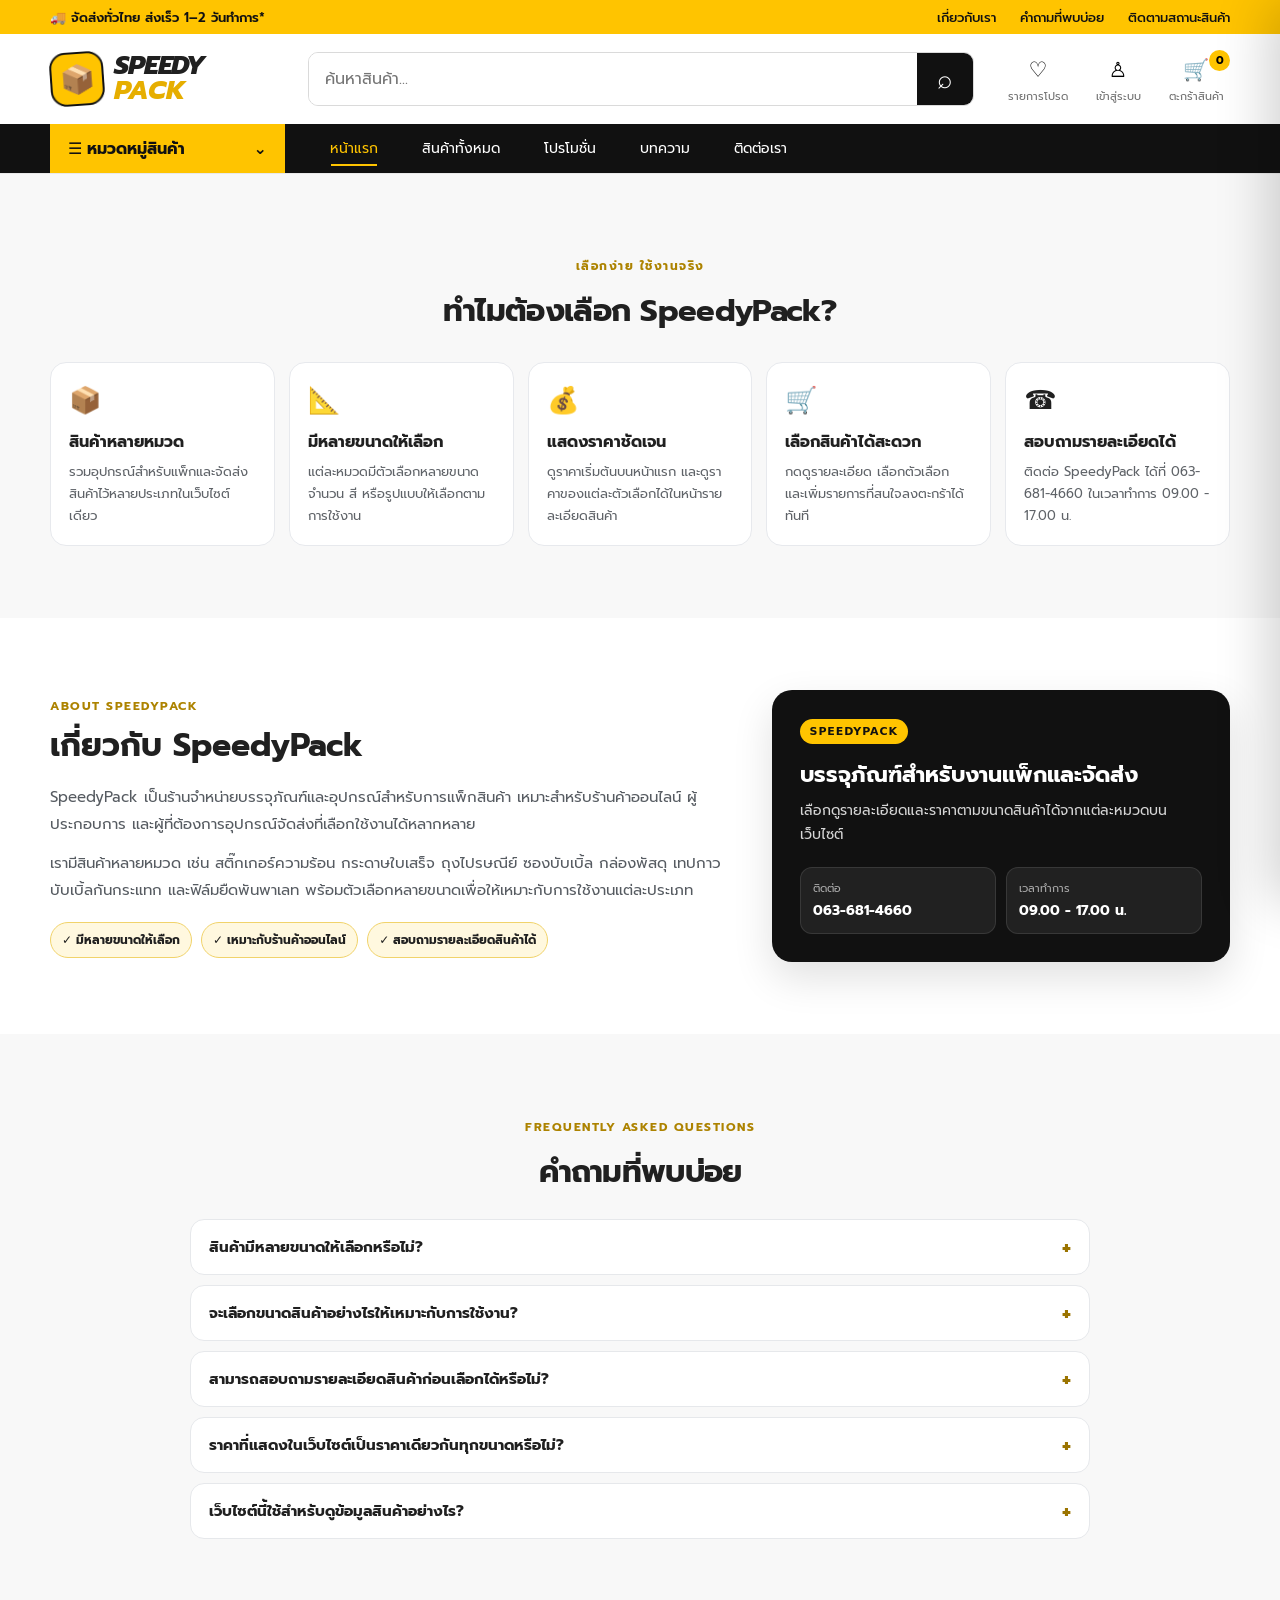
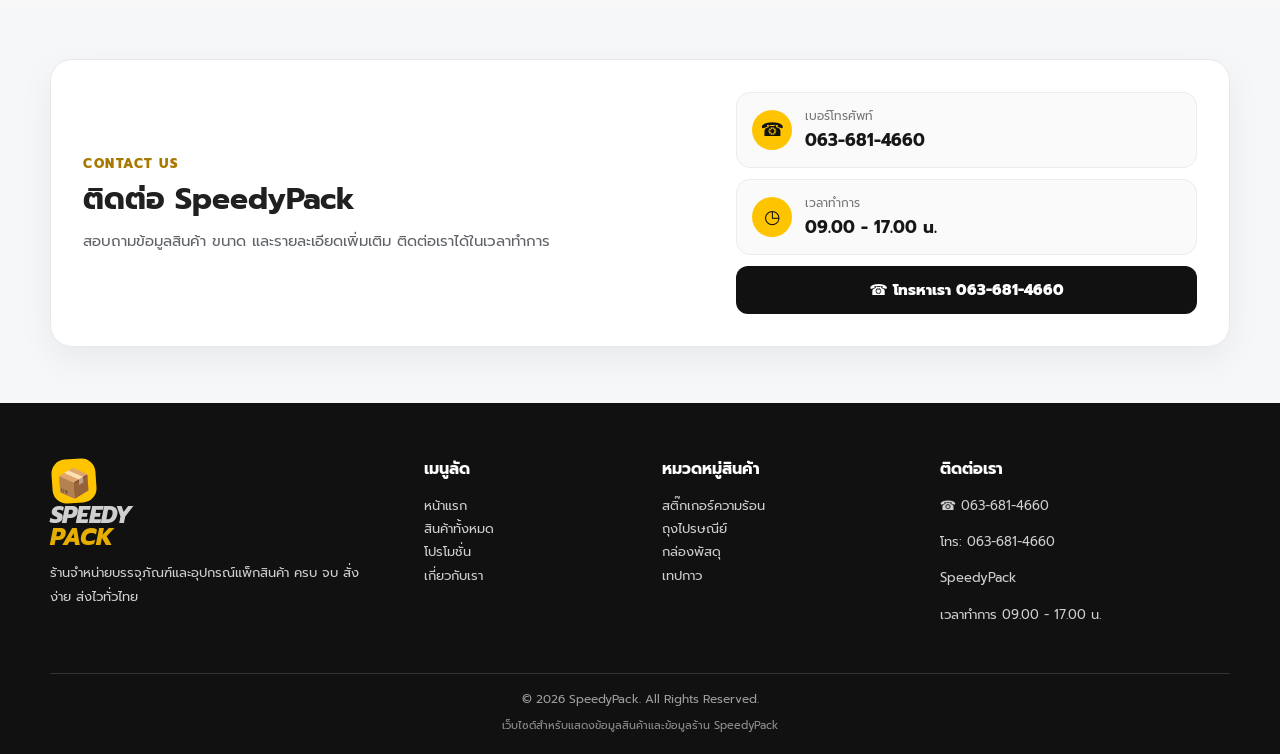
==== commit bec2fc7a: "Add files via upload" ====
--- a/index.html
+++ b/index.html
@@ -8,7 +8,7 @@
   <link rel="preconnect" href="https://fonts.googleapis.com">
   <link rel="preconnect" href="https://fonts.gstatic.com" crossorigin>
   <link href="https://fonts.googleapis.com/css2?family=Prompt:wght@300;400;500;600;700;800&display=swap" rel="stylesheet">
-  <link rel="stylesheet" href="styles.css?v=20260815-realistic2" />
+  <link rel="stylesheet" href="styles.css?v=20260815-telfix2" />
 </head>
 <body>
   <div class="topbar">
@@ -216,7 +216,7 @@
               </div>
             </div>
 
-            <a class="contact-call-btn" href="tel:0636814660">โทรหาเรา 063-681-4660</a>
+            <a class="contact-call-btn" href="tel:+66636814660" aria-label="โทรหา SpeedyPack ที่ 063-681-4660">☎ โทรหาเรา 063-681-4660</a>
           </div>
         </div>
       </div>
--- a/styles.css
+++ b/styles.css
@@ -939,11 +939,7 @@
 
 
 /* Contact phone shown as display-only, not a real call action */
-.contact-call-disabled {
-  cursor: default;
-  user-select: text;
-  pointer-events: none;
-}
+
 
 
 /* About SpeedyPack */
@@ -1138,9 +1134,7 @@
   cursor: pointer !important;
   user-select: none;
 }
-.contact-call-btn.contact-call-disabled {
-  pointer-events: auto !important;
-}
+.contact-call-btn
 
 @media (max-width: 980px) {
   .real-benefit-grid {
@@ -1152,3 +1146,17 @@
     grid-template-columns: 1fr;
   }
 }
+
+
+/* Ensure phone link is clickable */
+a.contact-call-btn {
+  display: flex !important;
+  align-items: center;
+  justify-content: center;
+  pointer-events: auto !important;
+  cursor: pointer !important;
+  position: relative;
+  z-index: 10;
+  text-decoration: none;
+  touch-action: manipulation;
+}
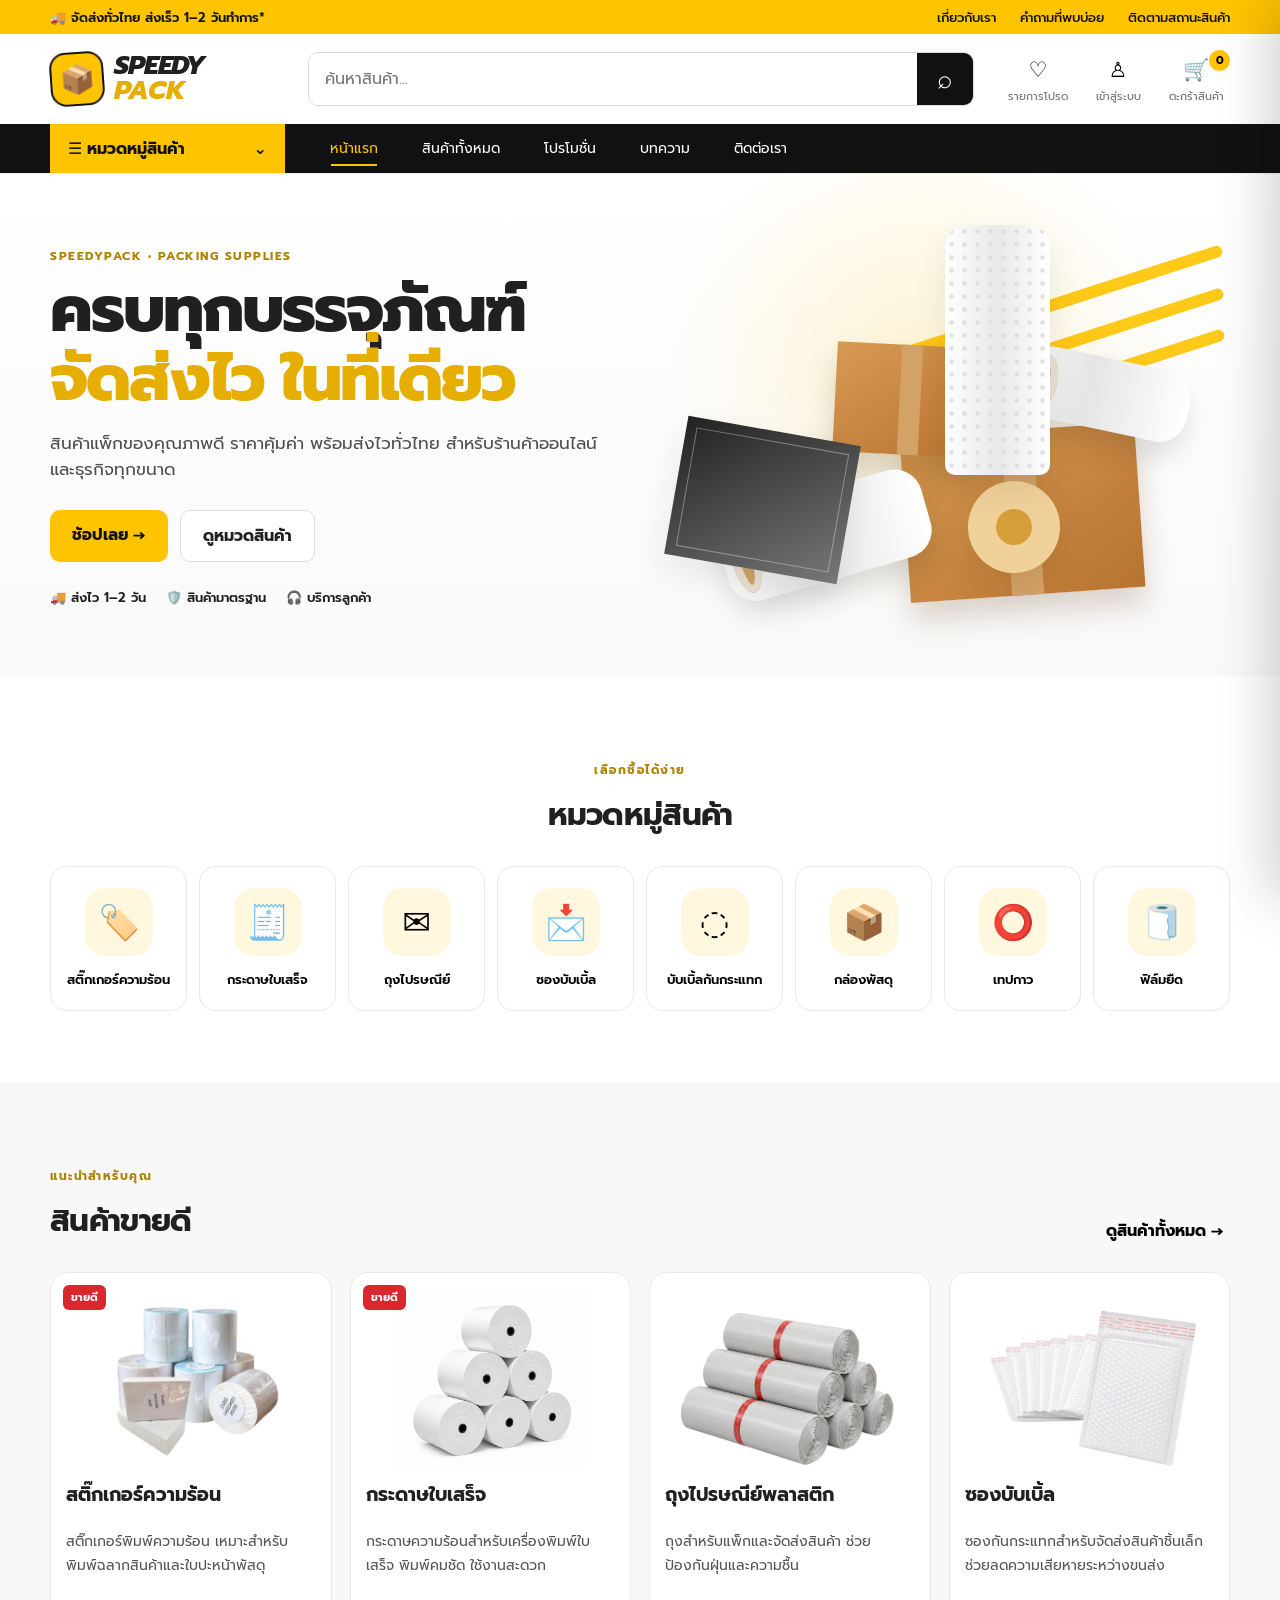
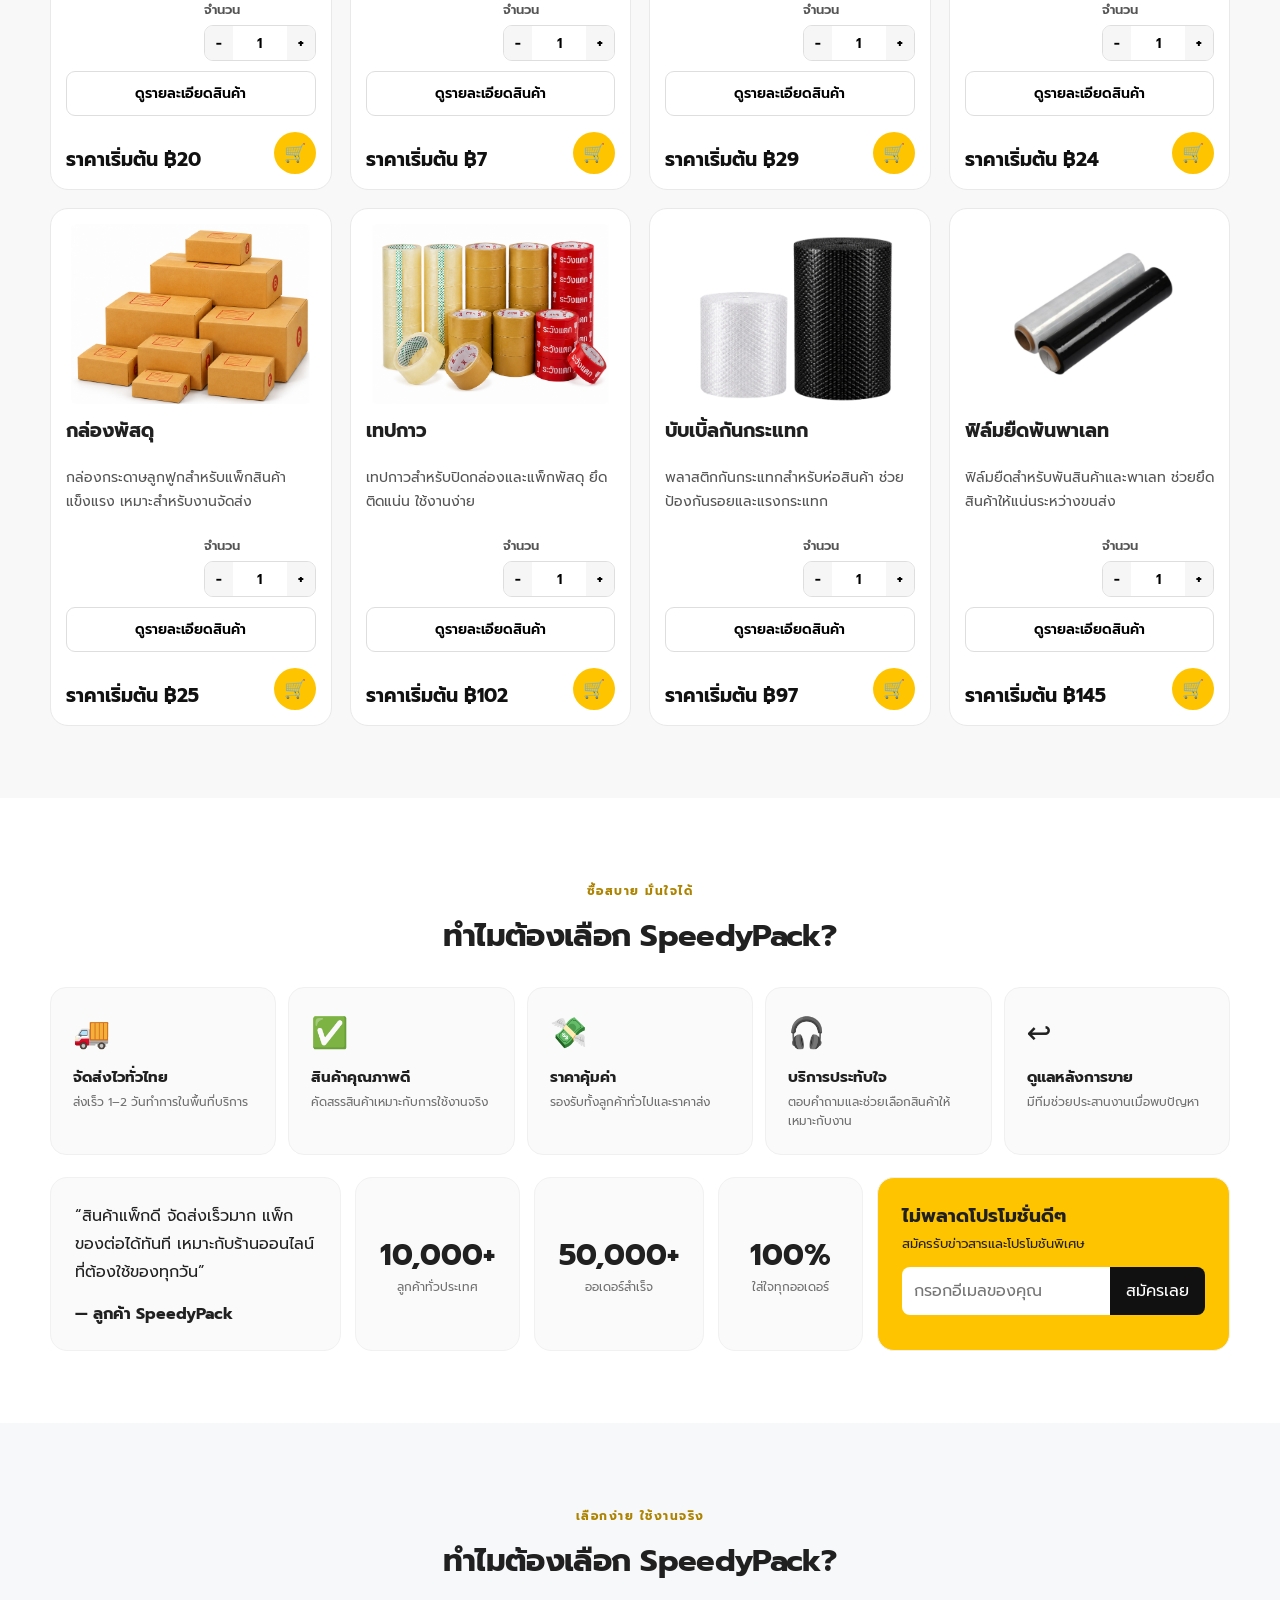
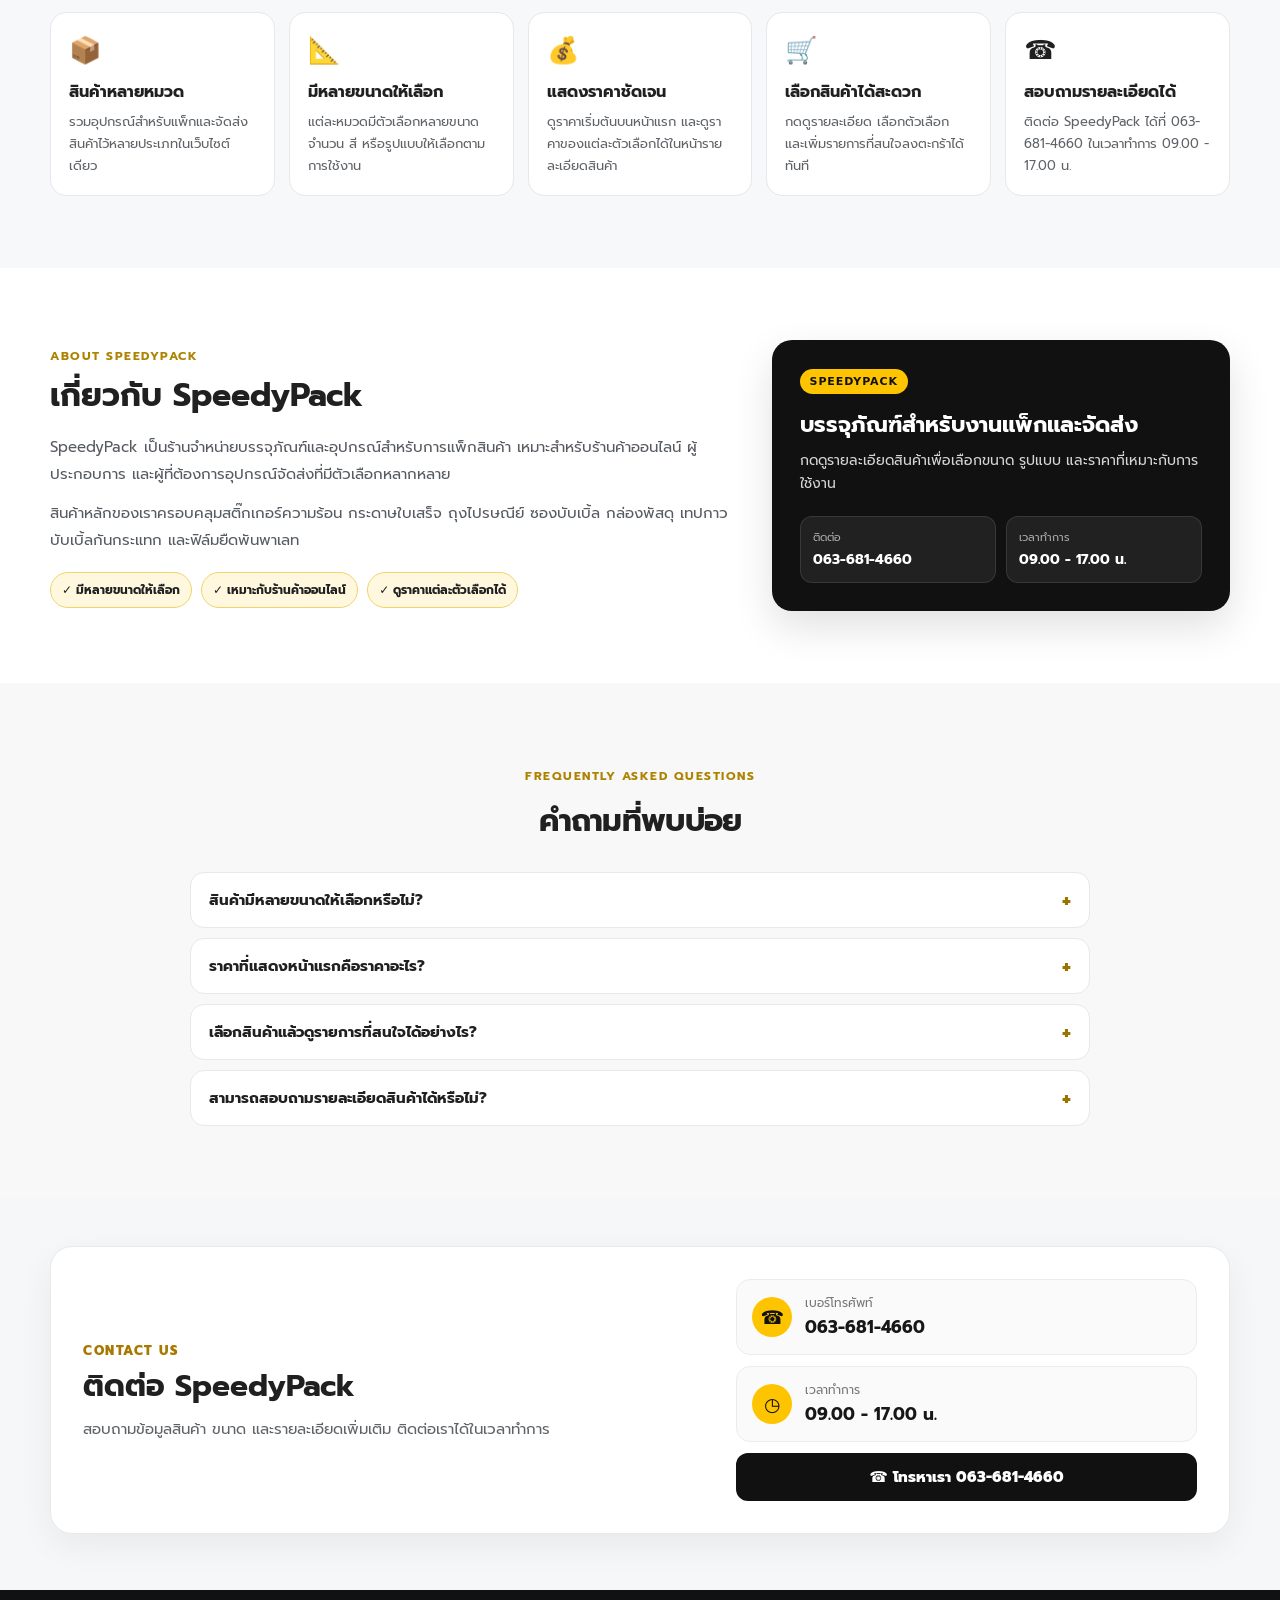
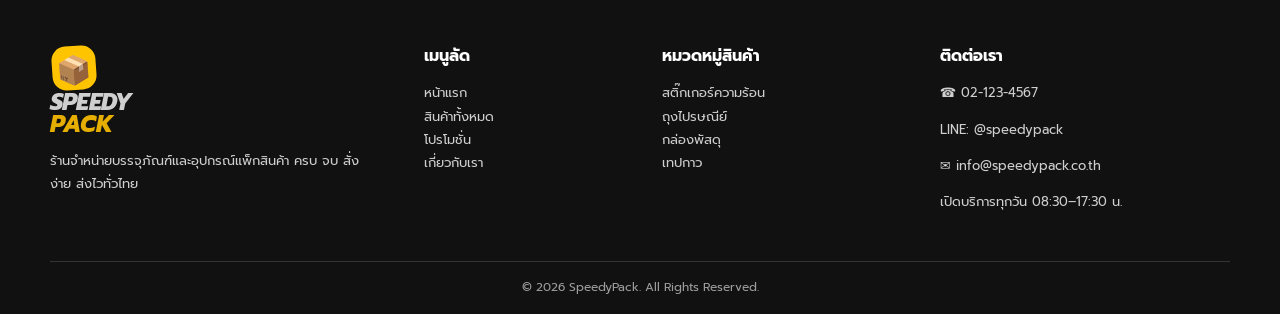
==== commit a9176c37: "Add files via upload" ====
--- a/index.html
+++ b/index.html
@@ -8,7 +8,7 @@
   <link rel="preconnect" href="https://fonts.googleapis.com">
   <link rel="preconnect" href="https://fonts.gstatic.com" crossorigin>
   <link href="https://fonts.googleapis.com/css2?family=Prompt:wght@300;400;500;600;700;800&display=swap" rel="stylesheet">
-  <link rel="stylesheet" href="styles.css?v=20260815-telfix2" />
+  <link rel="stylesheet" href="styles.css?v=20260815-complete1" />
 </head>
 <body>
   <div class="topbar">
@@ -69,39 +69,354 @@
   </header>
 
   <main>
-    
-    <section class="section section-soft" id="why-speedypack">
+    <section class="hero">
+      <div class="container hero-grid">
+        <div class="hero-copy">
+          <span class="eyebrow">SPEEDYPACK • PACKING SUPPLIES</span>
+          <h1>ครบทุกบรรจุภัณฑ์<br><em>จัดส่งไว ในที่เดียว</em></h1>
+          <p>สินค้าแพ็กของคุณภาพดี ราคาคุ้มค่า พร้อมส่งไวทั่วไทย สำหรับร้านค้าออนไลน์และธุรกิจทุกขนาด</p>
+          <div class="hero-actions">
+            <a class="btn btn-primary" href="#products">ช้อปเลย →</a>
+            <a class="btn btn-light" href="#categories">ดูหมวดสินค้า</a>
+          </div>
+          <div class="hero-mini-benefits">
+            <span>🚚 ส่งไว 1–2 วัน</span>
+            <span>🛡️ สินค้ามาตรฐาน</span>
+            <span>🎧 บริการลูกค้า</span>
+          </div>
+        </div>
+
+        <div class="hero-art" aria-hidden="true">
+          <div class="sun-line line-a"></div>
+          <div class="sun-line line-b"></div>
+          <div class="sun-line line-c"></div>
+          <div class="box box-1"></div>
+          <div class="box box-2"></div>
+          <div class="roll roll-1"></div>
+          <div class="roll roll-2"></div>
+          <div class="mailer mailer-1"></div>
+          <div class="tape tape-1"></div>
+          <div class="bubble bubble-1"></div>
+        </div>
+      </div>
+    </section>
+
+    <section class="section" id="categories">
+      <div class="container">
+        <div class="section-heading centered">
+          <p class="section-kicker">เลือกซื้อได้ง่าย</p>
+          <h2>หมวดหมู่สินค้า</h2>
+        </div>
+
+        <div class="category-grid">
+          <button class="category-card" data-category="thermal">
+            <div class="category-icon">🏷️</div>
+            <span>สติ๊กเกอร์ความร้อน</span>
+          </button>
+          <button class="category-card" data-category="receipt">
+            <div class="category-icon">🧾</div>
+            <span>กระดาษใบเสร็จ</span>
+          </button>
+          <button class="category-card" data-category="mailer">
+            <div class="category-icon">✉️</div>
+            <span>ถุงไปรษณีย์</span>
+          </button>
+          <button class="category-card" data-category="bubblemail">
+            <div class="category-icon">📩</div>
+            <span>ซองบับเบิ้ล</span>
+          </button>
+          <button class="category-card" data-category="bubble">
+            <div class="category-icon">◌</div>
+            <span>บับเบิ้ลกันกระแทก</span>
+          </button>
+          <button class="category-card" data-category="box">
+            <div class="category-icon">📦</div>
+            <span>กล่องพัสดุ</span>
+          </button>
+          <button class="category-card" data-category="tape">
+            <div class="category-icon">⭕</div>
+            <span>เทปกาว</span>
+          </button>
+          <button class="category-card" data-category="film">
+            <div class="category-icon">🧻</div>
+            <span>ฟิล์มยืด</span>
+          </button>
+        </div>
+      </div>
+    </section>
+
+    <section class="section section-soft" id="products">
+      <div class="container">
+        <div class="section-heading row">
+          <div>
+            <p class="section-kicker">แนะนำสำหรับคุณ</p>
+            <h2>สินค้าขายดี</h2>
+          </div>
+          <button class="link-button" type="button" id="showAll">ดูสินค้าทั้งหมด →</button>
+        </div>
+
+        <div class="product-grid" id="productGrid">
+          <article class="product-card" data-category="thermal">
+            <span class="badge">ขายดี</span>
+            <div class="product-visual">
+  <img src="images/thermal-sticker.jpg.png" alt="สติ๊กเกอร์ความร้อน">
+</div>
+            <h3>สติ๊กเกอร์ความร้อน</h3>
+            <p class="product-description">สติ๊กเกอร์พิมพ์ความร้อน เหมาะสำหรับพิมพ์ฉลากสินค้าและใบปะหน้าพัสดุ</p>
+            <div class="product-options">
+              <label>จำนวน
+                <div class="qty-control">
+                  <button type="button" class="qty-minus" aria-label="ลดจำนวน">−</button>
+                  <input class="qty-input" type="number" min="1" value="1" inputmode="numeric" aria-label="จำนวนสินค้า">
+                  <button type="button" class="qty-plus" aria-label="เพิ่มจำนวน">+</button>
+                </div>
+              </label>
+            </div>
+            <button class="detail-btn" type="button">ดูรายละเอียดสินค้า</button>
+            <div class="product-bottom">
+              <div>
+                <strong class="price">ราคาเริ่มต้น ฿20</strong>
+              </div>
+              <button class="add-cart" type="button" aria-label="เพิ่มลงตะกร้า" data-name="สติ๊กเกอร์ความร้อน">🛒</button>
+            </div>
+          </article>
+
+          <article class="product-card" data-category="receipt">
+            <span class="badge">ขายดี</span>
+            <div class="product-visual">
+  <img src="images/receipt-paper.jpg.png" alt="กระดาษใบเสร็จ">
+</div>
+            <h3>กระดาษใบเสร็จ</h3>
+            <p class="product-description">กระดาษความร้อนสำหรับเครื่องพิมพ์ใบเสร็จ พิมพ์คมชัด ใช้งานสะดวก</p>
+            <div class="product-options">
+              <label>จำนวน
+                <div class="qty-control">
+                  <button type="button" class="qty-minus" aria-label="ลดจำนวน">−</button>
+                  <input class="qty-input" type="number" min="1" value="1" inputmode="numeric" aria-label="จำนวนสินค้า">
+                  <button type="button" class="qty-plus" aria-label="เพิ่มจำนวน">+</button>
+                </div>
+              </label>
+            </div>
+            <button class="detail-btn" type="button">ดูรายละเอียดสินค้า</button>
+            <div class="product-bottom">
+              <div>
+                <strong class="price">ราคาเริ่มต้น ฿7</strong>
+              </div>
+              <button class="add-cart" type="button" aria-label="เพิ่มลงตะกร้า" data-name="กระดาษใบเสร็จ">🛒</button>
+            </div>
+          </article>
+
+          <article class="product-card" data-category="mailer">
+            <div class="product-visual">
+  <img src="images/mailer-bag.jpg.png" alt="ถุงไปรษณีย์">
+</div>
+            <h3>ถุงไปรษณีย์พลาสติก</h3>
+            <p class="product-description">ถุงสำหรับแพ็กและจัดส่งสินค้า ช่วยป้องกันฝุ่นและความชื้น</p>
+            <div class="product-options">
+              <label>จำนวน
+                <div class="qty-control">
+                  <button type="button" class="qty-minus" aria-label="ลดจำนวน">−</button>
+                  <input class="qty-input" type="number" min="1" value="1" inputmode="numeric" aria-label="จำนวนสินค้า">
+                  <button type="button" class="qty-plus" aria-label="เพิ่มจำนวน">+</button>
+                </div>
+              </label>
+            </div>
+            <button class="detail-btn" type="button">ดูรายละเอียดสินค้า</button>
+            <div class="product-bottom">
+              <div>
+                <strong class="price">ราคาเริ่มต้น ฿29</strong>
+              </div>
+              <button class="add-cart" type="button" aria-label="เพิ่มลงตะกร้า" data-name="ถุงไปรษณีย์พลาสติก">🛒</button>
+            </div>
+          </article>
+
+          <article class="product-card" data-category="bubblemail">
+            <div class="product-visual">
+  <img src="images/bubble-mailer.jpg.png" alt="ซองบับเบิ้ล">
+</div>
+            <h3>ซองบับเบิ้ล</h3>
+            <p class="product-description">ซองกันกระแทกสำหรับจัดส่งสินค้าชิ้นเล็ก ช่วยลดความเสียหายระหว่างขนส่ง</p>
+            <div class="product-options">
+              <label>จำนวน
+                <div class="qty-control">
+                  <button type="button" class="qty-minus" aria-label="ลดจำนวน">−</button>
+                  <input class="qty-input" type="number" min="1" value="1" inputmode="numeric" aria-label="จำนวนสินค้า">
+                  <button type="button" class="qty-plus" aria-label="เพิ่มจำนวน">+</button>
+                </div>
+              </label>
+            </div>
+            <button class="detail-btn" type="button">ดูรายละเอียดสินค้า</button>
+            <div class="product-bottom">
+              <div>
+                <strong class="price">ราคาเริ่มต้น ฿24</strong>
+              </div>
+              <button class="add-cart" type="button" aria-label="เพิ่มลงตะกร้า" data-name="ซองบับเบิ้ล">🛒</button>
+            </div>
+          </article>
+
+          <article class="product-card" data-category="box">
+            <div class="product-visual">
+  <img src="images/parcel-box-v2.png" alt="กล่องพัสดุ">
+</div>
+            <h3>กล่องพัสดุ</h3>
+            <p class="product-description">กล่องกระดาษลูกฟูกสำหรับแพ็กสินค้า แข็งแรง เหมาะสำหรับงานจัดส่ง</p>
+            <div class="product-options">
+              <label>จำนวน
+                <div class="qty-control">
+                  <button type="button" class="qty-minus" aria-label="ลดจำนวน">−</button>
+                  <input class="qty-input" type="number" min="1" value="1" inputmode="numeric" aria-label="จำนวนสินค้า">
+                  <button type="button" class="qty-plus" aria-label="เพิ่มจำนวน">+</button>
+                </div>
+              </label>
+            </div>
+            <button class="detail-btn" type="button">ดูรายละเอียดสินค้า</button>
+            <div class="product-bottom">
+              <div>
+                <strong class="price">ราคาเริ่มต้น ฿25</strong>
+              </div>
+              <button class="add-cart" type="button" aria-label="เพิ่มลงตะกร้า" data-name="กล่องพัสดุ">🛒</button>
+            </div>
+          </article>
+
+          <article class="product-card" data-category="tape">
+            <div class="product-visual">
+  <img src="images/packing-tape.jpg.png" alt="เทปกาว">
+</div>
+            <h3>เทปกาว</h3>
+            <p class="product-description">เทปกาวสำหรับปิดกล่องและแพ็กพัสดุ ยึดติดแน่น ใช้งานง่าย</p>
+            <div class="product-options">
+              <label>จำนวน
+                <div class="qty-control">
+                  <button type="button" class="qty-minus" aria-label="ลดจำนวน">−</button>
+                  <input class="qty-input" type="number" min="1" value="1" inputmode="numeric" aria-label="จำนวนสินค้า">
+                  <button type="button" class="qty-plus" aria-label="เพิ่มจำนวน">+</button>
+                </div>
+              </label>
+            </div>
+            <button class="detail-btn" type="button">ดูรายละเอียดสินค้า</button>
+            <div class="product-bottom">
+              <div>
+                <strong class="price">ราคาเริ่มต้น ฿132</strong>
+              </div>
+              <button class="add-cart" type="button" aria-label="เพิ่มลงตะกร้า" data-name="เทปกาว">🛒</button>
+            </div>
+          </article>
+
+          <article class="product-card" data-category="bubble">
+            <div class="product-visual">
+  <img src="images/bubble-wrap.jpg.png" alt="บับเบิ้ลกันกระแทก">
+</div>
+            <h3>บับเบิ้ลกันกระแทก</h3>
+            <p class="product-description">พลาสติกกันกระแทกสำหรับห่อสินค้า ช่วยป้องกันรอยและแรงกระแทก</p>
+            <div class="product-options">
+              <label>จำนวน
+                <div class="qty-control">
+                  <button type="button" class="qty-minus" aria-label="ลดจำนวน">−</button>
+                  <input class="qty-input" type="number" min="1" value="1" inputmode="numeric" aria-label="จำนวนสินค้า">
+                  <button type="button" class="qty-plus" aria-label="เพิ่มจำนวน">+</button>
+                </div>
+              </label>
+            </div>
+            <button class="detail-btn" type="button">ดูรายละเอียดสินค้า</button>
+            <div class="product-bottom">
+              <div>
+                <strong class="price">ราคาเริ่มต้น ฿97</strong>
+              </div>
+              <button class="add-cart" type="button" aria-label="เพิ่มลงตะกร้า" data-name="บับเบิ้ลกันกระแทก">🛒</button>
+            </div>
+          </article>
+
+          <article class="product-card" data-category="film">
+            <div class="product-visual">
+  <img src="images/stretch-film.jpg.png" alt="ฟิล์มยืด">
+</div>
+            <h3>ฟิล์มยืดพันพาเลท</h3>
+            <p class="product-description">ฟิล์มยืดสำหรับพันสินค้าและพาเลท ช่วยยึดสินค้าให้แน่นระหว่างขนส่ง</p>
+            <div class="product-options">
+              <label>จำนวน
+                <div class="qty-control">
+                  <button type="button" class="qty-minus" aria-label="ลดจำนวน">−</button>
+                  <input class="qty-input" type="number" min="1" value="1" inputmode="numeric" aria-label="จำนวนสินค้า">
+                  <button type="button" class="qty-plus" aria-label="เพิ่มจำนวน">+</button>
+                </div>
+              </label>
+            </div>
+            <button class="detail-btn" type="button">ดูรายละเอียดสินค้า</button>
+            <div class="product-bottom">
+              <div>
+                <strong class="price">ราคาเริ่มต้น ฿145</strong>
+              </div>
+              <button class="add-cart" type="button" aria-label="เพิ่มลงตะกร้า" data-name="ฟิล์มยืดพันพาเลท">🛒</button>
+            </div>
+          </article>
+        </div>
+      </div>
+    </section>
+
+    <section class="section" id="about">
+      <div class="container">
+        <div class="section-heading centered">
+          <p class="section-kicker">ซื้อสบาย มั่นใจได้</p>
+          <h2>ทำไมต้องเลือก SpeedyPack?</h2>
+        </div>
+
+        <div class="benefit-grid">
+          <div class="benefit-card"><span>🚚</span><h3>จัดส่งไวทั่วไทย</h3><p>ส่งเร็ว 1–2 วันทำการในพื้นที่บริการ</p></div>
+          <div class="benefit-card"><span>✅</span><h3>สินค้าคุณภาพดี</h3><p>คัดสรรสินค้าเหมาะกับการใช้งานจริง</p></div>
+          <div class="benefit-card"><span>💸</span><h3>ราคาคุ้มค่า</h3><p>รองรับทั้งลูกค้าทั่วไปและราคาส่ง</p></div>
+          <div class="benefit-card"><span>🎧</span><h3>บริการประทับใจ</h3><p>ตอบคำถามและช่วยเลือกสินค้าให้เหมาะกับงาน</p></div>
+          <div class="benefit-card"><span>↩️</span><h3>ดูแลหลังการขาย</h3><p>มีทีมช่วยประสานงานเมื่อพบปัญหา</p></div>
+        </div>
+
+        <div class="trust-grid">
+          <div class="testimonial">
+            <p class="quote">“สินค้าแพ็กดี จัดส่งเร็วมาก แพ็กของต่อได้ทันที เหมาะกับร้านออนไลน์ที่ต้องใช้ของทุกวัน”</p>
+            <strong>— ลูกค้า SpeedyPack</strong>
+          </div>
+          <div class="stat"><strong>10,000+</strong><span>ลูกค้าทั่วประเทศ</span></div>
+          <div class="stat"><strong>50,000+</strong><span>ออเดอร์สำเร็จ</span></div>
+          <div class="stat"><strong>100%</strong><span>ใส่ใจทุกออเดอร์</span></div>
+          <div class="newsletter">
+            <h3>ไม่พลาดโปรโมชั่นดีๆ</h3>
+            <p>สมัครรับข่าวสารและโปรโมชันพิเศษ</p>
+            <form id="newsletterForm">
+              <input type="email" id="newsletterEmail" placeholder="กรอกอีเมลของคุณ" required />
+              <button type="submit">สมัครเลย</button>
+            </form>
+          </div>
+        </div>
+      </div>
+    </section>
+  </main>
+
+  
+    <section class="section why-real-section" id="why-speedypack">
       <div class="container">
         <div class="section-heading centered">
           <p class="section-kicker">เลือกง่าย ใช้งานจริง</p>
           <h2>ทำไมต้องเลือก SpeedyPack?</h2>
         </div>
-
         <div class="real-benefit-grid">
           <article class="real-benefit-card">
             <span class="real-benefit-icon">📦</span>
             <h3>สินค้าหลายหมวด</h3>
             <p>รวมอุปกรณ์สำหรับแพ็กและจัดส่งสินค้าไว้หลายประเภทในเว็บไซต์เดียว</p>
           </article>
-
           <article class="real-benefit-card">
             <span class="real-benefit-icon">📐</span>
             <h3>มีหลายขนาดให้เลือก</h3>
             <p>แต่ละหมวดมีตัวเลือกหลายขนาด จำนวน สี หรือรูปแบบให้เลือกตามการใช้งาน</p>
           </article>
-
           <article class="real-benefit-card">
             <span class="real-benefit-icon">💰</span>
             <h3>แสดงราคาชัดเจน</h3>
             <p>ดูราคาเริ่มต้นบนหน้าแรก และดูราคาของแต่ละตัวเลือกได้ในหน้ารายละเอียดสินค้า</p>
           </article>
-
           <article class="real-benefit-card">
             <span class="real-benefit-icon">🛒</span>
             <h3>เลือกสินค้าได้สะดวก</h3>
             <p>กดดูรายละเอียด เลือกตัวเลือก และเพิ่มรายการที่สนใจลงตะกร้าได้ทันที</p>
           </article>
-
           <article class="real-benefit-card">
             <span class="real-benefit-icon">☎</span>
             <h3>สอบถามรายละเอียดได้</h3>
@@ -111,44 +426,26 @@
       </div>
     </section>
 
-  </main>
-
-  
-    
     <section class="section about-store" id="about-store">
       <div class="container about-store-grid">
         <div class="about-store-copy">
           <span class="section-kicker">ABOUT SPEEDYPACK</span>
           <h2>เกี่ยวกับ SpeedyPack</h2>
-          <p>
-            SpeedyPack เป็นร้านจำหน่ายบรรจุภัณฑ์และอุปกรณ์สำหรับการแพ็กสินค้า
-            เหมาะสำหรับร้านค้าออนไลน์ ผู้ประกอบการ และผู้ที่ต้องการอุปกรณ์จัดส่งที่เลือกใช้งานได้หลากหลาย
-          </p>
-          <p>
-            เรามีสินค้าหลายหมวด เช่น สติ๊กเกอร์ความร้อน กระดาษใบเสร็จ ถุงไปรษณีย์
-            ซองบับเบิ้ล กล่องพัสดุ เทปกาว บับเบิ้ลกันกระแทก และฟิล์มยืดพันพาเลท
-            พร้อมตัวเลือกหลายขนาดเพื่อให้เหมาะกับการใช้งานแต่ละประเภท
-          </p>
+          <p>SpeedyPack เป็นร้านจำหน่ายบรรจุภัณฑ์และอุปกรณ์สำหรับการแพ็กสินค้า เหมาะสำหรับร้านค้าออนไลน์ ผู้ประกอบการ และผู้ที่ต้องการอุปกรณ์จัดส่งที่มีตัวเลือกหลากหลาย</p>
+          <p>สินค้าหลักของเราครอบคลุมสติ๊กเกอร์ความร้อน กระดาษใบเสร็จ ถุงไปรษณีย์ ซองบับเบิ้ล กล่องพัสดุ เทปกาว บับเบิ้ลกันกระแทก และฟิล์มยืดพันพาเลท</p>
           <div class="about-store-points">
             <span>✓ มีหลายขนาดให้เลือก</span>
             <span>✓ เหมาะกับร้านค้าออนไลน์</span>
-            <span>✓ สอบถามรายละเอียดสินค้าได้</span>
-          </div>
-        </div>
-
+            <span>✓ ดูราคาแต่ละตัวเลือกได้</span>
+          </div>
+        </div>
         <div class="about-store-card">
           <div class="about-store-badge">SPEEDYPACK</div>
           <h3>บรรจุภัณฑ์สำหรับงานแพ็กและจัดส่ง</h3>
-          <p>เลือกดูรายละเอียดและราคาตามขนาดสินค้าได้จากแต่ละหมวดบนเว็บไซต์</p>
+          <p>กดดูรายละเอียดสินค้าเพื่อเลือกขนาด รูปแบบ และราคาที่เหมาะกับการใช้งาน</p>
           <div class="about-store-meta">
-            <div>
-              <small>ติดต่อ</small>
-              <strong>063-681-4660</strong>
-            </div>
-            <div>
-              <small>เวลาทำการ</small>
-              <strong>09.00 - 17.00 น.</strong>
-            </div>
+            <div><small>ติดต่อ</small><strong>063-681-4660</strong></div>
+            <div><small>เวลาทำการ</small><strong>09.00 - 17.00 น.</strong></div>
           </div>
         </div>
       </div>
@@ -160,37 +457,28 @@
           <p class="section-kicker">FREQUENTLY ASKED QUESTIONS</p>
           <h2>คำถามที่พบบ่อย</h2>
         </div>
-
         <div class="faq-list">
           <details class="faq-item">
             <summary>สินค้ามีหลายขนาดให้เลือกหรือไม่?</summary>
-            <p>มีค่ะ สินค้าแต่ละหมวดมีตัวเลือกแตกต่างกัน สามารถกด “ดูรายละเอียดสินค้า” เพื่อดูขนาด จำนวน และราคาของแต่ละตัวเลือกได้</p>
+            <p>มีค่ะ กด “ดูรายละเอียดสินค้า” ในแต่ละหมวดเพื่อดูตัวเลือกทั้งหมดพร้อมราคา</p>
           </details>
-
           <details class="faq-item">
-            <summary>จะเลือกขนาดสินค้าอย่างไรให้เหมาะกับการใช้งาน?</summary>
-            <p>แนะนำให้ตรวจสอบขนาดสินค้าที่ต้องการแพ็กหรือรุ่นอุปกรณ์ที่ใช้อยู่ก่อน เช่น ขนาดหน้ากว้างเครื่องพิมพ์ หรือขนาดพัสดุ แล้วเลือกตัวเลือกที่ตรงกับการใช้งานมากที่สุด</p>
+            <summary>ราคาที่แสดงหน้าแรกคือราคาอะไร?</summary>
+            <p>หน้าแรกแสดงราคาเริ่มต้นของหมวดสินค้า ส่วนราคาของแต่ละขนาดหรือรูปแบบจะแสดงในหน้ารายละเอียดสินค้า</p>
           </details>
-
           <details class="faq-item">
-            <summary>สามารถสอบถามรายละเอียดสินค้าก่อนเลือกได้หรือไม่?</summary>
-            <p>ได้ค่ะ สามารถติดต่อ SpeedyPack ที่เบอร์ 063-681-4660 ในเวลาทำการ 09.00 - 17.00 น.</p>
+            <summary>เลือกสินค้าแล้วดูรายการที่สนใจได้อย่างไร?</summary>
+            <p>เลือกตัวเลือกจากหน้ารายละเอียดสินค้าแล้วเพิ่มลงตะกร้า เพื่อดูรายการและยอดรวมของสินค้าที่สนใจ</p>
           </details>
-
           <details class="faq-item">
-            <summary>ราคาที่แสดงในเว็บไซต์เป็นราคาเดียวกันทุกขนาดหรือไม่?</summary>
-            <p>ไม่ค่ะ ราคาแตกต่างกันตามขนาด จำนวน สี หรือรูปแบบของสินค้า โดยหน้าแรกจะแสดงราคาเริ่มต้น และหน้ารายละเอียดจะแสดงราคาของแต่ละตัวเลือก</p>
+            <summary>สามารถสอบถามรายละเอียดสินค้าได้หรือไม่?</summary>
+            <p>ได้ค่ะ ติดต่อ SpeedyPack ที่ 063-681-4660 ในเวลาทำการ 09.00 - 17.00 น.</p>
           </details>
-
-          <details class="faq-item">
-            <summary>เว็บไซต์นี้ใช้สำหรับดูข้อมูลสินค้าอย่างไร?</summary>
-            <p>สามารถเลือกหมวดสินค้า ดูรายละเอียด ตัวเลือก และราคา รวมถึงเพิ่มสินค้าในตะกร้าเพื่อดูรายการที่สนใจได้</p>
-          </details>
-        </div>
-      </div>
-    </section>
-
-<section class="contact-section" id="contact-info">
+        </div>
+      </div>
+    </section>
+
+    <section class="contact-section" id="contact-info">
       <div class="container">
         <div class="contact-card">
           <div class="contact-intro">
@@ -198,25 +486,16 @@
             <h2>ติดต่อ SpeedyPack</h2>
             <p>สอบถามข้อมูลสินค้า ขนาด และรายละเอียดเพิ่มเติม ติดต่อเราได้ในเวลาทำการ</p>
           </div>
-
           <div class="contact-details">
             <div class="contact-item">
               <span class="contact-icon">☎</span>
-              <div>
-                <small>เบอร์โทรศัพท์</small>
-                <strong>063-681-4660</strong>
-              </div>
-            </div>
-
+              <div><small>เบอร์โทรศัพท์</small><strong>063-681-4660</strong></div>
+            </div>
             <div class="contact-item">
               <span class="contact-icon">◷</span>
-              <div>
-                <small>เวลาทำการ</small>
-                <strong>09.00 - 17.00 น.</strong>
-              </div>
-            </div>
-
-            <a class="contact-call-btn" href="tel:+66636814660" aria-label="โทรหา SpeedyPack ที่ 063-681-4660">☎ โทรหาเรา 063-681-4660</a>
+              <div><small>เวลาทำการ</small><strong>09.00 - 17.00 น.</strong></div>
+            </div>
+            <a class="contact-call-btn" href="tel:+66636814660">☎ โทรหาเรา 063-681-4660</a>
           </div>
         </div>
       </div>
@@ -250,14 +529,13 @@
       </div>
       <div>
         <h4>ติดต่อเรา</h4>
-        <p>☎ 063-681-4660</p>
-        <p>โทร: 063-681-4660</p>
-        <p>SpeedyPack</p>
-        <p>เวลาทำการ 09.00 - 17.00 น.</p>
+        <p>☎ 02-123-4567</p>
+        <p>LINE: @speedypack</p>
+        <p>✉ info@speedypack.co.th</p>
+        <p>เปิดบริการทุกวัน 08:30–17:30 น.</p>
       </div>
     </div>
     <div class="container copyright">© 2026 SpeedyPack. All Rights Reserved.</div>
-    <p class="footer-site-note">เว็บไซต์สำหรับแสดงข้อมูลสินค้าและข้อมูลร้าน SpeedyPack</p>
   </footer>
 
   <div class="drawer-backdrop" id="drawerBackdrop"></div>
@@ -318,6 +596,6 @@
   </section>
 
   <div class="toast" id="toast">เพิ่มสินค้าในตะกร้าแล้ว</div>
-  <script src="script.js?v=20260815-realistic2"></script>
+  <script src="script.js?v=20260815-complete1"></script>
 </body>
 </html>
--- a/styles.css
+++ b/styles.css
@@ -837,269 +837,8 @@
 }
 
 
-/* SpeedyPack contact section */
-.contact-section {
-  padding: 48px 0 56px;
-  background: #f6f7f9;
-}
-.contact-card {
-  display: grid;
-  grid-template-columns: 1.15fr .85fr;
-  gap: 30px;
-  align-items: center;
-  background: #fff;
-  border: 1px solid #e7e9ed;
-  border-radius: 22px;
-  padding: 32px;
-  box-shadow: 0 12px 34px rgba(0,0,0,.06);
-}
-.contact-kicker {
-  display: inline-block;
-  margin-bottom: 8px;
-  color: #a87900;
-  font-size: 13px;
-  font-weight: 800;
-  letter-spacing: .12em;
-}
-.contact-intro h2 {
-  margin: 0 0 10px;
-  font-size: 30px;
-  line-height: 1.25;
-}
-.contact-intro p {
-  margin: 0;
-  color: #5f6368;
-  font-size: 15px;
-  line-height: 1.75;
-}
-.contact-details {
-  display: grid;
-  gap: 11px;
-}
-.contact-item {
-  display: flex;
-  align-items: center;
-  gap: 13px;
-  padding: 14px 15px;
-  border: 1px solid #ececec;
-  border-radius: 14px;
-  background: #fafafa;
-}
-.contact-icon {
-  width: 40px;
-  height: 40px;
-  border-radius: 50%;
-  display: inline-flex;
-  align-items: center;
-  justify-content: center;
-  flex: 0 0 auto;
-  background: #ffc400;
-  color: #111;
-  font-size: 19px;
-  font-weight: 800;
-}
-.contact-item div {
-  display: flex;
-  flex-direction: column;
-  gap: 2px;
-}
-.contact-item small {
-  color: #777;
-  font-size: 12px;
-}
-.contact-item strong {
-  color: #171717;
-  font-size: 17px;
-}
-.contact-call-btn {
-  display: flex;
-  align-items: center;
-  justify-content: center;
-  min-height: 48px;
-  border-radius: 12px;
-  background: #111;
-  color: #fff;
-  text-decoration: none;
-  font-size: 15px;
-  font-weight: 800;
-}
-.contact-call-btn:hover {
-  opacity: .88;
-}
-@media (max-width: 820px) {
-  .contact-section { padding: 34px 0 42px; }
-  .contact-card {
-    grid-template-columns: 1fr;
-    padding: 22px;
-    gap: 20px;
-  }
-  .contact-intro h2 { font-size: 25px; }
-  .contact-intro p { font-size: 14px; }
-}
-
-
-/* Contact phone shown as display-only, not a real call action */
-
-
-
-/* About SpeedyPack */
-.about-store {
-  background: #fff;
-}
-.about-store-grid {
-  display: grid;
-  grid-template-columns: 1.2fr .8fr;
-  gap: 34px;
-  align-items: center;
-}
-.about-store-copy h2 {
-  margin: 4px 0 14px;
-  font-size: 32px;
-}
-.about-store-copy p {
-  margin: 0 0 12px;
-  color: #565b61;
-  font-size: 15px;
-  line-height: 1.8;
-}
-.about-store-points {
-  display: flex;
-  flex-wrap: wrap;
-  gap: 9px;
-  margin-top: 18px;
-}
-.about-store-points span {
-  background: #fff8df;
-  border: 1px solid #f1d36a;
-  border-radius: 999px;
-  padding: 8px 11px;
-  font-size: 12px;
-  font-weight: 700;
-}
-.about-store-card {
-  background: #111;
-  color: #fff;
-  border-radius: 20px;
-  padding: 28px;
-  box-shadow: 0 16px 40px rgba(0,0,0,.12);
-}
-.about-store-badge {
-  display: inline-block;
-  background: #ffc400;
-  color: #111;
-  border-radius: 999px;
-  padding: 6px 10px;
-  font-size: 11px;
-  font-weight: 900;
-  letter-spacing: .08em;
-}
-.about-store-card h3 {
-  margin: 16px 0 8px;
-  font-size: 22px;
-  line-height: 1.4;
-}
-.about-store-card > p {
-  margin: 0;
-  color: #d6d6d6;
-  font-size: 14px;
-  line-height: 1.7;
-}
-.about-store-meta {
-  display: grid;
-  grid-template-columns: 1fr 1fr;
-  gap: 10px;
-  margin-top: 20px;
-}
-.about-store-meta div {
-  background: rgba(255,255,255,.07);
-  border: 1px solid rgba(255,255,255,.1);
-  border-radius: 12px;
-  padding: 12px;
-}
-.about-store-meta small,
-.about-store-meta strong {
-  display: block;
-}
-.about-store-meta small {
-  color: #aaa;
-  font-size: 11px;
-  margin-bottom: 3px;
-}
-.about-store-meta strong {
-  font-size: 14px;
-}
-
-/* FAQ */
-.faq-section .section-heading {
-  margin-bottom: 24px;
-}
-.faq-list {
-  max-width: 900px;
-  margin: 0 auto;
-  display: grid;
-  gap: 10px;
-}
-.faq-item {
-  background: #fff;
-  border: 1px solid #e6e8eb;
-  border-radius: 14px;
-  overflow: hidden;
-}
-.faq-item summary {
-  list-style: none;
-  cursor: pointer;
-  padding: 16px 48px 16px 18px;
-  font-size: 15px;
-  font-weight: 700;
-  position: relative;
-}
-.faq-item summary::-webkit-details-marker {
-  display: none;
-}
-.faq-item summary::after {
-  content: "+";
-  position: absolute;
-  right: 18px;
-  top: 50%;
-  transform: translateY(-50%);
-  font-size: 22px;
-  color: #9b7400;
-}
-.faq-item[open] summary::after {
-  content: "−";
-}
-.faq-item p {
-  margin: 0;
-  padding: 0 18px 17px;
-  color: #5d6268;
-  font-size: 14px;
-  line-height: 1.75;
-}
-.footer-site-note {
-  margin: 8px auto 0;
-  text-align: center;
-  color: #8f8f8f !important;
-  font-size: 11px !important;
-}
-
-@media (max-width: 820px) {
-  .about-store-grid {
-    grid-template-columns: 1fr;
-    gap: 22px;
-  }
-  .about-store-copy h2 {
-    font-size: 26px;
-  }
-  .about-store-meta {
-    grid-template-columns: 1fr;
-  }
-  .faq-item summary {
-    font-size: 14px;
-  }
-}
-
-
-/* Factual "Why SpeedyPack" section */
+/* Complete storefront information sections */
+.why-real-section { background: #f7f8fa; }
 .real-benefit-grid {
   display: grid;
   grid-template-columns: repeat(5, minmax(0, 1fr));
@@ -1107,56 +846,99 @@
 }
 .real-benefit-card {
   background: #fff;
-  border: 1px solid #e7e9ed;
+  border: 1px solid #e5e8ec;
   border-radius: 16px;
   padding: 18px;
-  min-height: 175px;
-}
-.real-benefit-icon {
-  display: block;
-  font-size: 26px;
-  margin-bottom: 10px;
-}
-.real-benefit-card h3 {
-  margin: 0 0 7px;
-  font-size: 16px;
-}
-.real-benefit-card p {
-  margin: 0;
-  color: #5f6368;
-  font-size: 13px;
-  line-height: 1.7;
-}
-
-/* Real clickable phone action */
-.contact-call-btn {
-  pointer-events: auto !important;
-  cursor: pointer !important;
-  user-select: none;
-}
-.contact-call-btn
-
-@media (max-width: 980px) {
-  .real-benefit-grid {
-    grid-template-columns: repeat(2, minmax(0, 1fr));
-  }
-}
-@media (max-width: 620px) {
-  .real-benefit-grid {
-    grid-template-columns: 1fr;
-  }
-}
-
-
-/* Ensure phone link is clickable */
+  min-height: 170px;
+}
+.real-benefit-icon { display:block; font-size:26px; margin-bottom:10px; }
+.real-benefit-card h3 { margin:0 0 7px; font-size:16px; }
+.real-benefit-card p { margin:0; color:#5f6368; font-size:13px; line-height:1.7; }
+
+.about-store { background:#fff; }
+.about-store-grid {
+  display:grid;
+  grid-template-columns:1.2fr .8fr;
+  gap:34px;
+  align-items:center;
+}
+.about-store-copy h2 { margin:4px 0 14px; font-size:32px; }
+.about-store-copy p { margin:0 0 12px; color:#565b61; font-size:15px; line-height:1.8; }
+.about-store-points { display:flex; flex-wrap:wrap; gap:9px; margin-top:18px; }
+.about-store-points span {
+  background:#fff8df; border:1px solid #f1d36a; border-radius:999px;
+  padding:8px 11px; font-size:12px; font-weight:700;
+}
+.about-store-card {
+  background:#111; color:#fff; border-radius:20px; padding:28px;
+  box-shadow:0 16px 40px rgba(0,0,0,.12);
+}
+.about-store-badge {
+  display:inline-block; background:#ffc400; color:#111; border-radius:999px;
+  padding:6px 10px; font-size:11px; font-weight:900; letter-spacing:.08em;
+}
+.about-store-card h3 { margin:16px 0 8px; font-size:22px; line-height:1.4; }
+.about-store-card > p { margin:0; color:#d6d6d6; font-size:14px; line-height:1.7; }
+.about-store-meta { display:grid; grid-template-columns:1fr 1fr; gap:10px; margin-top:20px; }
+.about-store-meta div {
+  background:rgba(255,255,255,.07); border:1px solid rgba(255,255,255,.1);
+  border-radius:12px; padding:12px;
+}
+.about-store-meta small,.about-store-meta strong { display:block; }
+.about-store-meta small { color:#aaa; font-size:11px; margin-bottom:3px; }
+.about-store-meta strong { font-size:14px; }
+
+.faq-list { max-width:900px; margin:0 auto; display:grid; gap:10px; }
+.faq-item { background:#fff; border:1px solid #e6e8eb; border-radius:14px; overflow:hidden; }
+.faq-item summary {
+  list-style:none; cursor:pointer; padding:16px 48px 16px 18px;
+  font-size:15px; font-weight:700; position:relative;
+}
+.faq-item summary::-webkit-details-marker { display:none; }
+.faq-item summary::after {
+  content:"+"; position:absolute; right:18px; top:50%; transform:translateY(-50%);
+  font-size:22px; color:#9b7400;
+}
+.faq-item[open] summary::after { content:"−"; }
+.faq-item p { margin:0; padding:0 18px 17px; color:#5d6268; font-size:14px; line-height:1.75; }
+
+.contact-section { padding:48px 0 56px; background:#f6f7f9; }
+.contact-card {
+  display:grid; grid-template-columns:1.15fr .85fr; gap:30px; align-items:center;
+  background:#fff; border:1px solid #e7e9ed; border-radius:22px; padding:32px;
+  box-shadow:0 12px 34px rgba(0,0,0,.06);
+}
+.contact-kicker { display:inline-block; margin-bottom:8px; color:#a87900; font-size:13px; font-weight:800; letter-spacing:.12em; }
+.contact-intro h2 { margin:0 0 10px; font-size:30px; line-height:1.25; }
+.contact-intro p { margin:0; color:#5f6368; font-size:15px; line-height:1.75; }
+.contact-details { display:grid; gap:11px; }
+.contact-item {
+  display:flex; align-items:center; gap:13px; padding:14px 15px;
+  border:1px solid #ececec; border-radius:14px; background:#fafafa;
+}
+.contact-icon {
+  width:40px; height:40px; border-radius:50%; display:inline-flex; align-items:center;
+  justify-content:center; flex:0 0 auto; background:#ffc400; color:#111; font-size:19px; font-weight:800;
+}
+.contact-item div { display:flex; flex-direction:column; gap:2px; }
+.contact-item small { color:#777; font-size:12px; }
+.contact-item strong { color:#171717; font-size:17px; }
 a.contact-call-btn {
-  display: flex !important;
-  align-items: center;
-  justify-content: center;
-  pointer-events: auto !important;
-  cursor: pointer !important;
-  position: relative;
-  z-index: 10;
-  text-decoration: none;
-  touch-action: manipulation;
-}
+  display:flex !important; align-items:center; justify-content:center;
+  min-height:48px; border-radius:12px; background:#111; color:#fff;
+  text-decoration:none; font-size:15px; font-weight:800;
+  pointer-events:auto !important; cursor:pointer !important; position:relative; z-index:20;
+  touch-action:manipulation;
+}
+
+@media (max-width:980px) {
+  .real-benefit-grid { grid-template-columns:repeat(2,minmax(0,1fr)); }
+}
+@media (max-width:820px) {
+  .about-store-grid,.contact-card { grid-template-columns:1fr; }
+  .about-store-meta { grid-template-columns:1fr; }
+  .contact-card { padding:22px; gap:20px; }
+}
+@media (max-width:620px) {
+  .real-benefit-grid { grid-template-columns:1fr; }
+}
